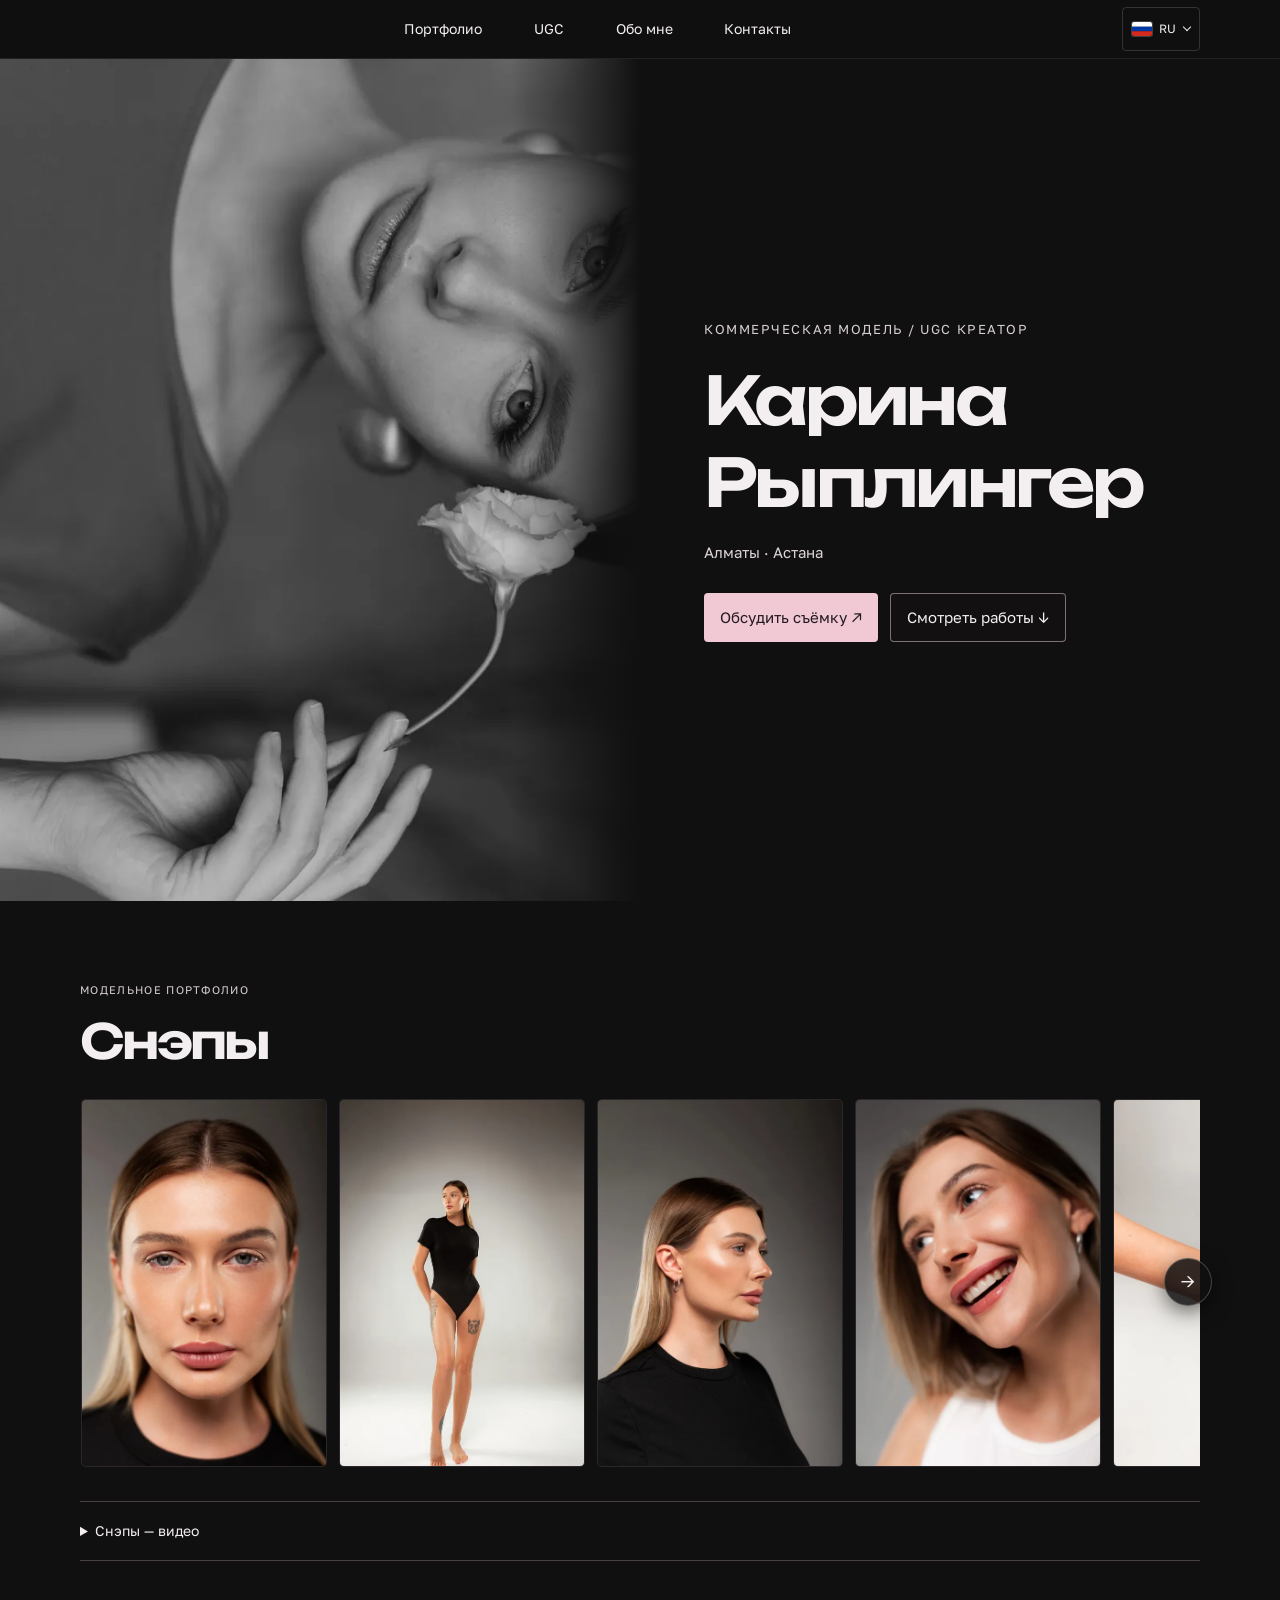
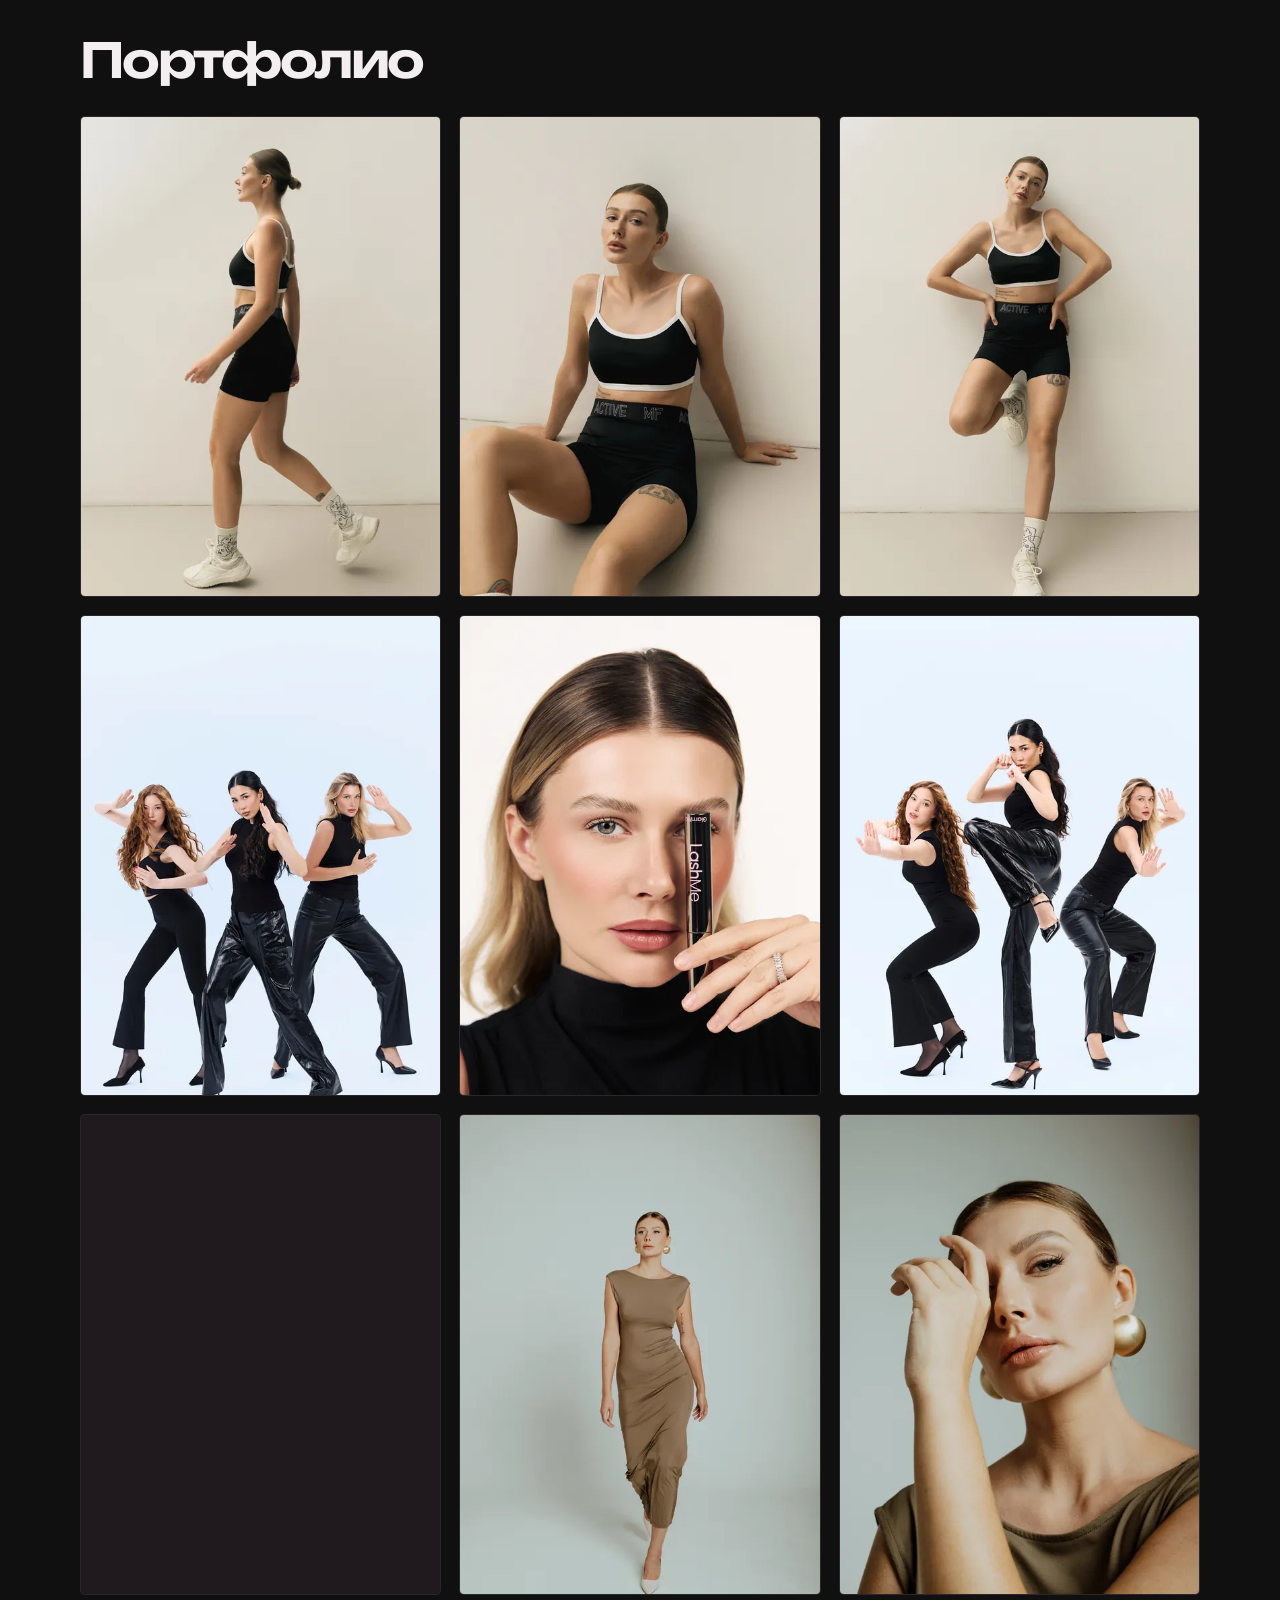
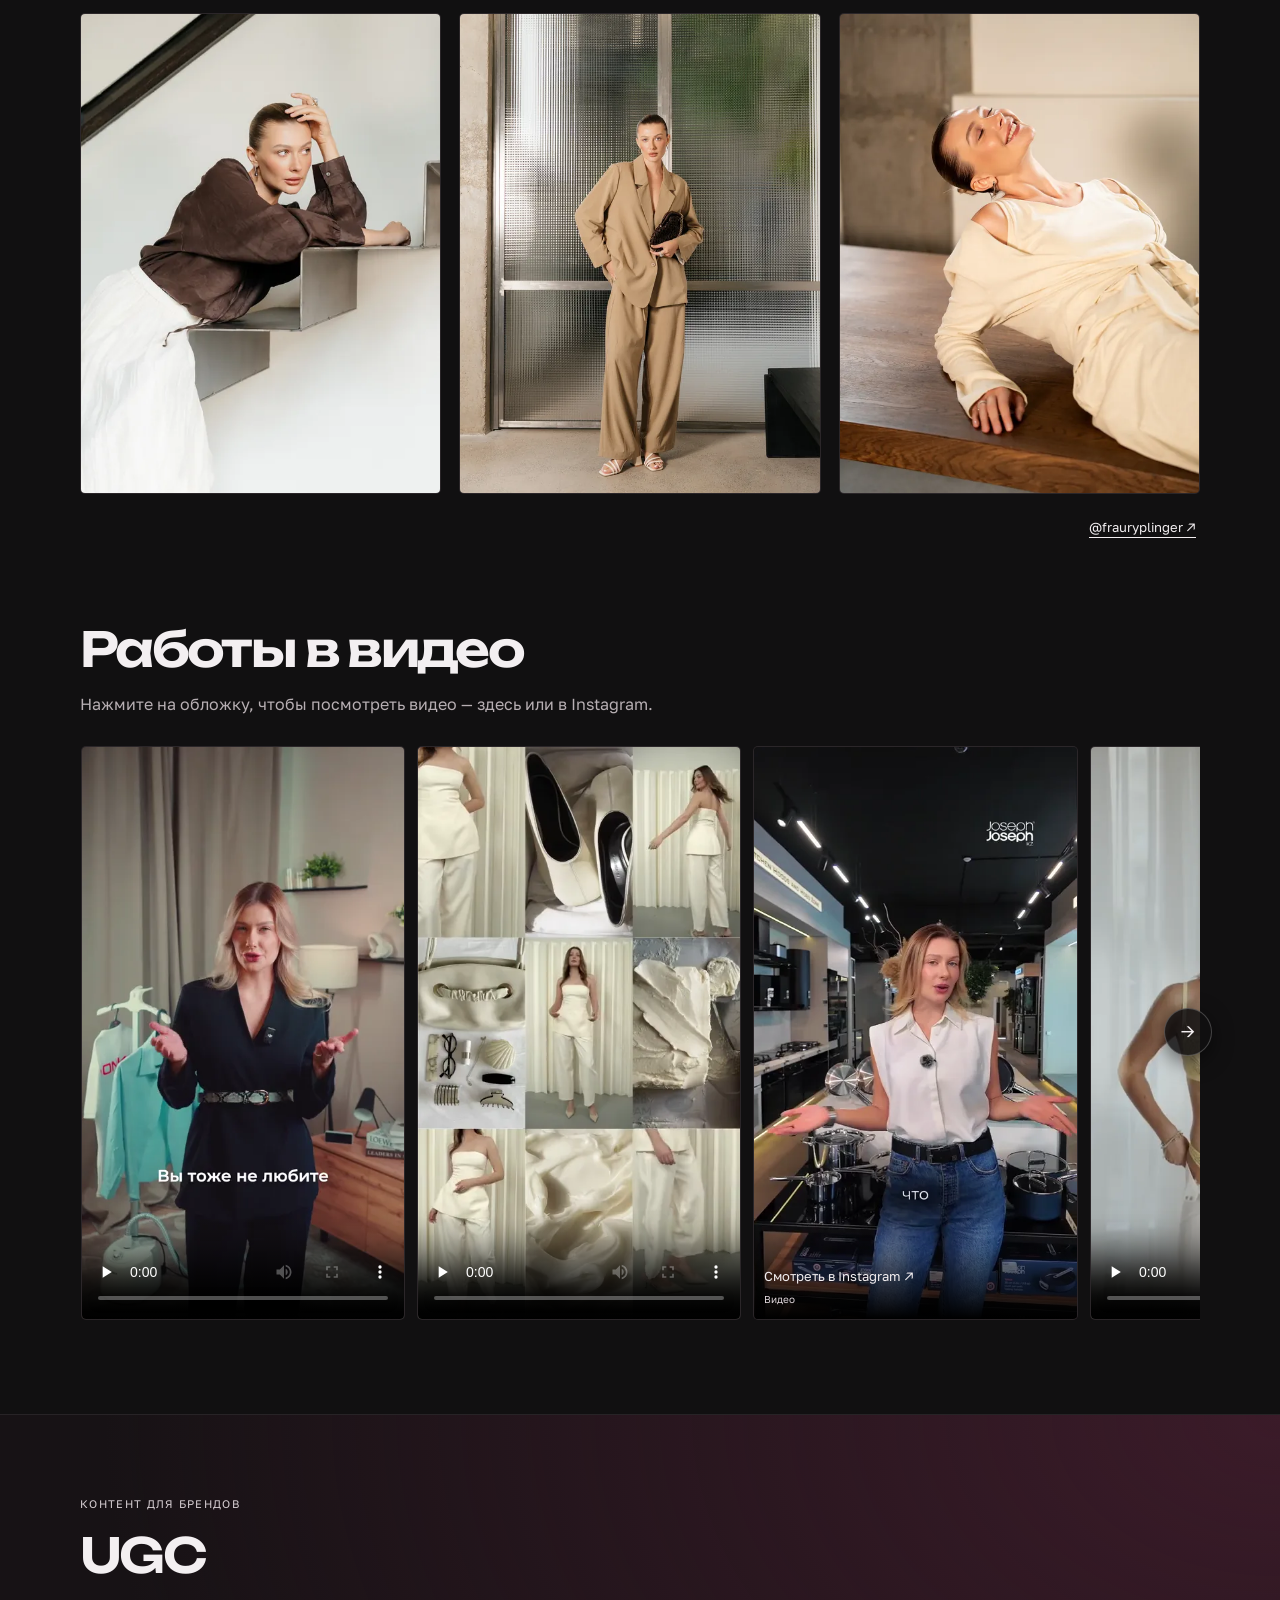
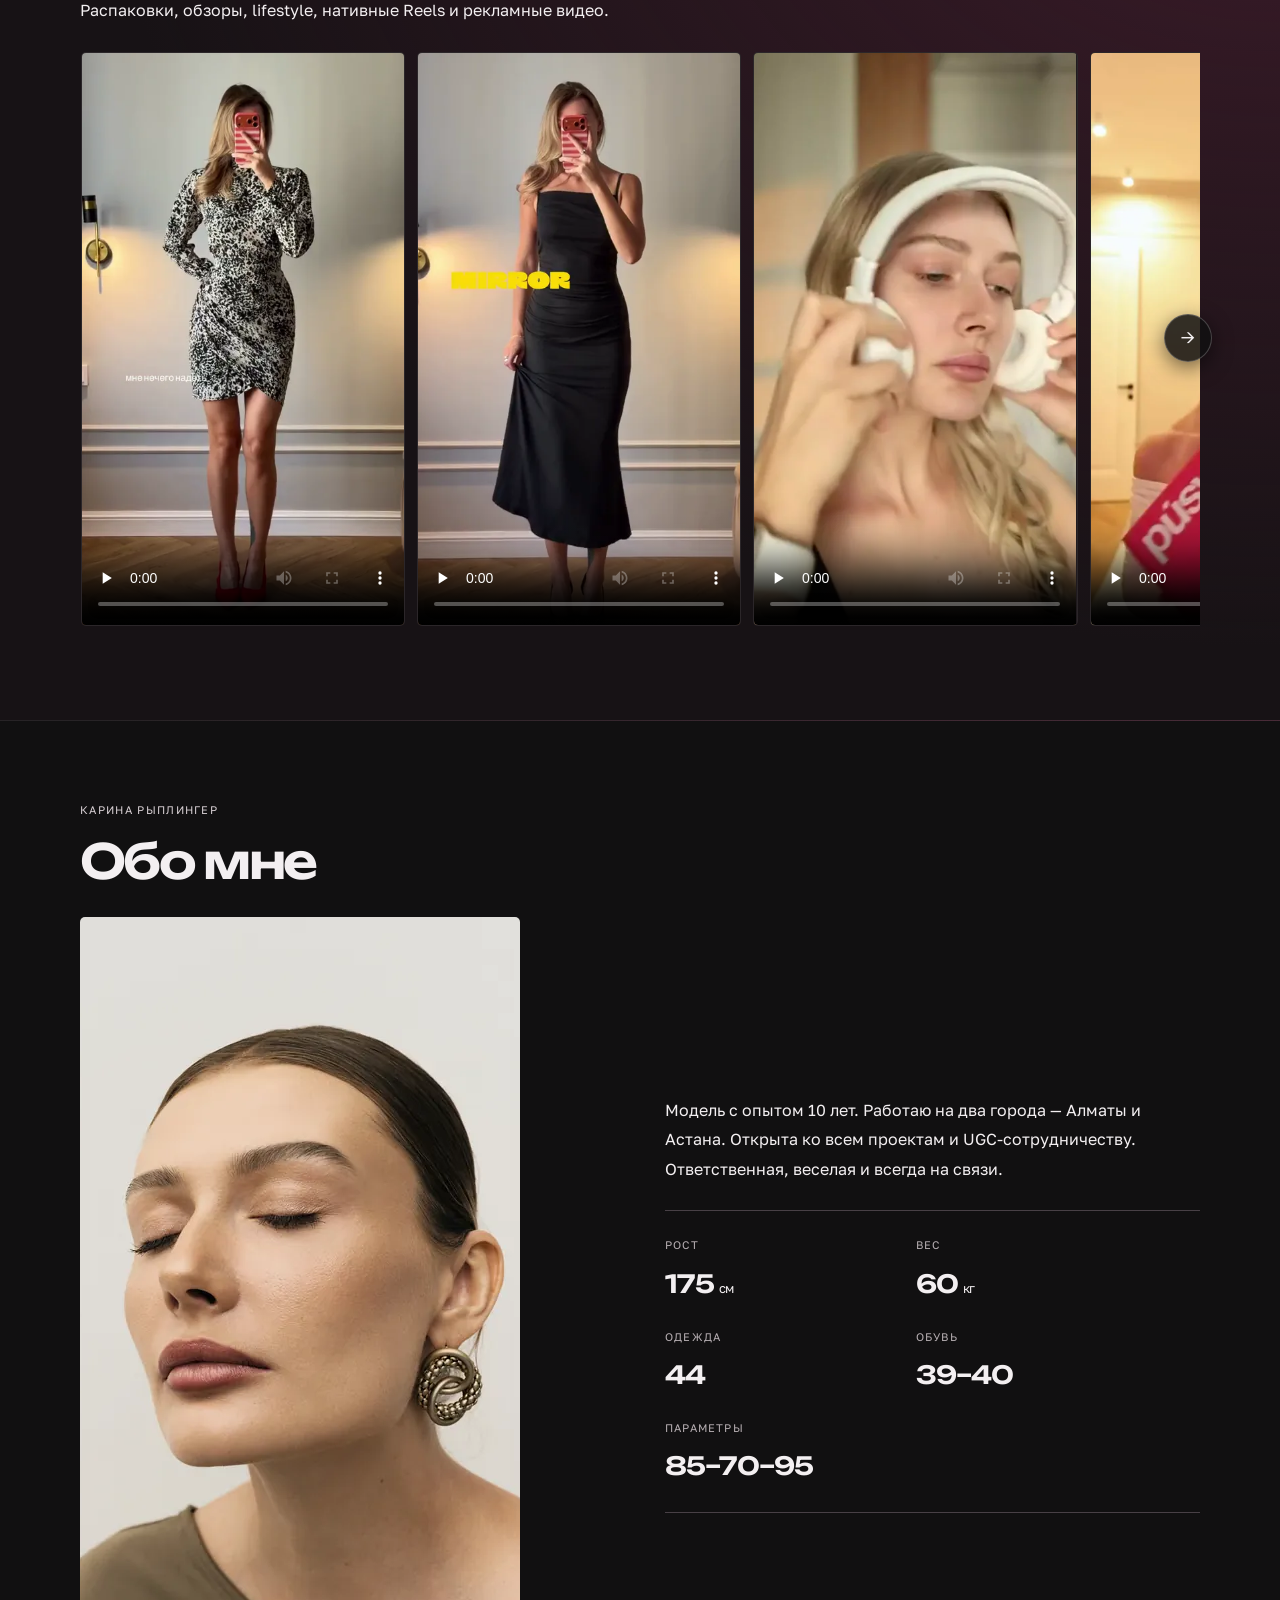
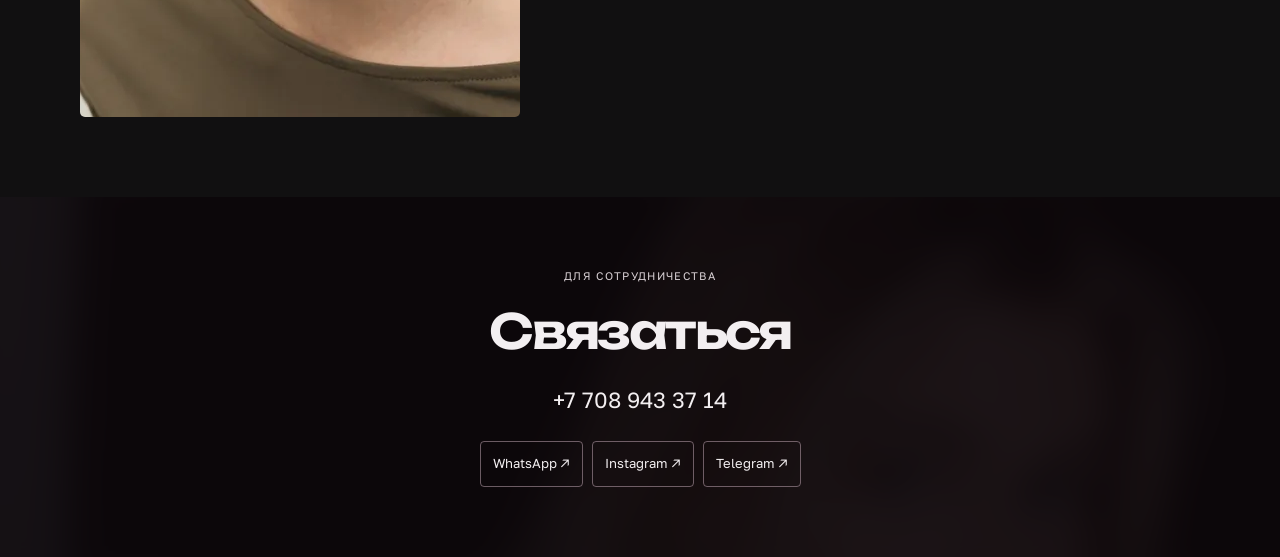
==== index.html @ 09b961f6 "Snaps-Video direkt abspielbar (fürs Web verkleinert) Co-Authored-By: Claude Opus 5.5 <noreply@anthro" ====
<!doctype html>
<html lang="ru">
<head>
<meta charset="utf-8">
<meta name="viewport" content="width=device-width,initial-scale=1,viewport-fit=cover">
<meta name="theme-color" content="#111011">
<meta name="color-scheme" content="dark">
<title>Карина Рыплингер — модель / UGC креатор</title>
<meta name="description" content="Коммерческая модель и UGC креатор. Алматы и Астана. Фотографии, снэпы и контакты для сотрудничества.">
<link rel="canonical" href="https://karinamodel.com/">
<link rel="alternate" hreflang="ru" href="https://karinamodel.com/">
<link rel="alternate" hreflang="en" href="https://karinamodel.com/en/">
<link rel="alternate" hreflang="kk" href="https://karinamodel.com/kk/">
<link rel="alternate" hreflang="x-default" href="https://karinamodel.com/">
<meta property="og:type" content="website">
<meta property="og:locale" content="ru_RU">
<meta property="og:title" content="Карина Рыплингер — модель / UGC креатор">
<meta property="og:description" content="Коммерческая модель и UGC креатор. Алматы и Астана. Фотографии, снэпы и контакты для сотрудничества.">
<meta property="og:url" content="https://karinamodel.com/">
<meta property="og:image" content="https://karinamodel.com/img/og-image.jpg">
<meta property="og:image:width" content="799">
<meta property="og:image:height" content="1200">
<meta name="twitter:card" content="summary_large_image">
<link rel="icon" href="favicon.svg" type="image/svg+xml">
<link rel="icon" href="favicon-32.png" sizes="32x32" type="image/png">
<link rel="apple-touch-icon" href="apple-touch-icon.png">
<link rel="preload" href="fonts/unbounded-600.woff2" as="font" type="font/woff2" crossorigin>
<link rel="stylesheet" href="css/style.css">
</head>
<body>
<a class="skip" href="#portfolio">Перейти к портфолио</a>
<header class="header"><div class="header-inner">
<nav aria-label="Разделы сайта"><a href="#portfolio">Портфолио</a><a href="#ugc">UGC</a><a href="#about">Обо мне</a><a href="#contact">Контакты</a></nav>
<details class="lang"><summary aria-label="Язык: Русский"><img class="flag" src="img/flags/ru.svg" alt="" width="20" height="14"><span class="lang-code">RU</span></summary>
<ul><li><a href="" hreflang="ru" lang="ru" aria-current="page"><img class="flag" src="img/flags/ru.svg" alt="" width="20" height="14">Русский</a></li><li><a href="en/" hreflang="en" lang="en"><img class="flag" src="img/flags/en.svg" alt="" width="20" height="14">English</a></li><li><a href="kk/" hreflang="kk" lang="kk"><img class="flag" src="img/flags/kz.svg" alt="" width="20" height="14">Қазақша</a></li></ul></details>
</div></header>
<main>

<!-- HERO / ОБЛОЖКА -->
<section class="hero" aria-labelledby="hero-title">
<img class="hero-image" src="img/photo/pdf-07-01.webp" alt="Чёрно-белый портрет Карины с цветком" width="799" height="1200" fetchpriority="high">
<div class="hero-content"><p class="eyebrow">Коммерческая модель / UGC креатор</p><h1 id="hero-title"><span>Карина</span><span>Рыплингер</span></h1><p class="hero-location">Алматы · Астана</p>
<div class="hero-actions"><a class="primary" href="https://wa.me/77089433714">Обсудить съёмку ↗</a><a class="secondary" href="#portfolio">Смотреть работы ↓</a></div></div>
</section>

<!-- SNAPS + PORTFOLIO -->
<section class="section wrap" id="portfolio">
<div class="section-heading"><p class="eyebrow">Модельное портфолио</p><h2>Снэпы</h2><p class="muted swipe-hint">Листайте фотографии вбок →</p></div>
<div class="strip snaps" aria-label="Снэпы Карины" tabindex="0"><figure class="card" data-viewer="true"><img src="img/photo/pdf-03-01-800.webp" srcset="img/photo/pdf-03-01-800.webp 533w, img/photo/pdf-03-01.webp 1046w" sizes="(min-width:1000px) 22vw, (min-width:650px) 31vw, 76vw" data-full="img/photo/pdf-03-01.webp" alt="Портрет Карины анфас в чёрной футболке" width="533" height="800" loading="lazy" decoding="async"></figure><figure class="card" data-viewer="true"><img src="img/photo/pdf-03-02-800.webp" srcset="img/photo/pdf-03-02-800.webp 533w, img/photo/pdf-03-02.webp 1067w" sizes="(min-width:1000px) 22vw, (min-width:650px) 31vw, 76vw" data-full="img/photo/pdf-03-02.webp" alt="Карина в чёрном боди в полный рост" width="533" height="800" loading="lazy" decoding="async"></figure><figure class="card" data-viewer="true"><img src="img/photo/pdf-03-03-800.webp" srcset="img/photo/pdf-03-03-800.webp 572w, img/photo/pdf-03-03.webp 1143w" sizes="(min-width:1000px) 22vw, (min-width:650px) 31vw, 76vw" data-full="img/photo/pdf-03-03.webp" alt="Карина в профиль с распущенными волосами" width="572" height="800" loading="lazy" decoding="async"></figure><figure class="card" data-viewer="true"><img src="img/photo/pdf-04-01-800.webp" srcset="img/photo/pdf-04-01-800.webp 533w, img/photo/pdf-04-01.webp 1067w" sizes="(min-width:1000px) 22vw, (min-width:650px) 31vw, 76vw" data-full="img/photo/pdf-04-01.webp" alt="Улыбающаяся Карина в белом топе" width="533" height="800" loading="lazy" decoding="async"></figure><figure class="card" data-viewer="true"><img src="img/photo/pdf-04-02-800.webp" srcset="img/photo/pdf-04-02-800.webp 533w, img/photo/pdf-04-02.webp 1067w" sizes="(min-width:1000px) 22vw, (min-width:650px) 31vw, 76vw" data-full="img/photo/pdf-04-02.webp" alt="Рука Карины на светлом фоне" width="533" height="800" loading="lazy" decoding="async"></figure><figure class="card" data-viewer="true"><img src="img/photo/pdf-04-03-800.webp" srcset="img/photo/pdf-04-03-800.webp 533w, img/photo/pdf-04-03.webp 1067w" sizes="(min-width:1000px) 22vw, (min-width:650px) 31vw, 76vw" data-full="img/photo/pdf-04-03.webp" alt="Карина в чёрном боди, вид спереди" width="533" height="800" loading="lazy" decoding="async"></figure><figure class="card" data-viewer="true"><img src="img/photo/pdf-05-01-800.webp" srcset="img/photo/pdf-05-01-800.webp 534w, img/photo/pdf-05-01.webp 866w" sizes="(min-width:1000px) 22vw, (min-width:650px) 31vw, 76vw" data-full="img/photo/pdf-05-01.webp" alt="Ноги Карины на светлом фоне" width="534" height="800" loading="lazy" decoding="async"></figure><figure class="card" data-viewer="true"><img src="img/photo/pdf-05-02-800.webp" srcset="img/photo/pdf-05-02-800.webp 533w, img/photo/pdf-05-02.webp 1067w" sizes="(min-width:1000px) 22vw, (min-width:650px) 31vw, 76vw" data-full="img/photo/pdf-05-02.webp" alt="Портрет Карины анфас в белой футболке" width="533" height="800" loading="lazy" decoding="async"></figure><figure class="card" data-viewer="true"><img src="img/photo/pdf-05-03-800.webp" srcset="img/photo/pdf-05-03-800.webp 533w, img/photo/pdf-05-03.webp 1044w" sizes="(min-width:1000px) 22vw, (min-width:650px) 31vw, 76vw" data-full="img/photo/pdf-05-03.webp" alt="Карина в чёрном боди вполоборота" width="533" height="800" loading="lazy" decoding="async"></figure></div>
<details class="snap-video"><summary>Снэпы — видео</summary><div class="single-video"><figure class="card video-card has-video"><video src="video/snaps-video-01.mp4" poster="img/video/snaps-video-01.webp" controls playsinline preload="none" width="720" height="1290" aria-label="Снэпы — видео"></video></figure></div></details>

<div class="section-heading subsection"><h2>Портфолио</h2></div>
<div class="photo-grid"><figure class="card" data-viewer="true"><img src="img/photo/pdf-06-01-800.webp" srcset="img/photo/pdf-06-01-800.webp 534w, img/photo/pdf-06-01.webp 1067w" sizes="(min-width:1120px) 370px, 33vw" data-full="img/photo/pdf-06-01.webp" alt="Карина в спортивном комплекте в движении" width="534" height="800" loading="lazy" decoding="async"></figure><figure class="card" data-viewer="true"><img src="img/photo/pdf-06-02-800.webp" srcset="img/photo/pdf-06-02-800.webp 533w, img/photo/pdf-06-02.webp 1067w" sizes="(min-width:1120px) 370px, 33vw" data-full="img/photo/pdf-06-02.webp" alt="Карина в спортивном комплекте сидит у стены" width="533" height="800" loading="lazy" decoding="async"></figure><figure class="card" data-viewer="true"><img src="img/photo/pdf-06-03-800.webp" srcset="img/photo/pdf-06-03-800.webp 533w, img/photo/pdf-06-03.webp 1067w" sizes="(min-width:1120px) 370px, 33vw" data-full="img/photo/pdf-06-03.webp" alt="Карина в спортивном комплекте и белых кроссовках" width="533" height="800" loading="lazy" decoding="async"></figure><figure class="card" data-viewer="true"><img src="img/photo/pdf-20-01-800.webp" srcset="img/photo/pdf-20-01-800.webp 533w, img/photo/pdf-20-01.webp 1067w" sizes="(min-width:1120px) 370px, 33vw" data-full="img/photo/pdf-20-01.webp" alt="Карина с двумя моделями в чёрных образах" width="533" height="800" loading="lazy" decoding="async"></figure><figure class="card" data-viewer="true"><img src="img/photo/pdf-20-02-800.webp" srcset="img/photo/pdf-20-02-800.webp 533w, img/photo/pdf-20-02.webp 1067w" sizes="(min-width:1120px) 370px, 33vw" data-full="img/photo/pdf-20-02.webp" alt="Портрет Карины с косметическим продуктом" width="533" height="800" loading="lazy" decoding="async"></figure><figure class="card" data-viewer="true"><img src="img/photo/pdf-20-03-800.webp" srcset="img/photo/pdf-20-03-800.webp 533w, img/photo/pdf-20-03.webp 1067w" sizes="(min-width:1120px) 370px, 33vw" data-full="img/photo/pdf-20-03.webp" alt="Карина с двумя моделями в динамичной позе" width="533" height="800" loading="lazy" decoding="async"></figure><figure class="card" data-viewer="true"><img src="img/photo/pdf-07-01-800.webp" srcset="img/photo/pdf-07-01-800.webp 533w, img/photo/pdf-07-01.webp 799w" sizes="(min-width:1120px) 370px, 33vw" data-full="img/photo/pdf-07-01.webp" alt="Чёрно-белый портрет Карины с цветком" width="533" height="800" loading="lazy" decoding="async"></figure><figure class="card" data-viewer="true"><img src="img/photo/pdf-07-02-800.webp" srcset="img/photo/pdf-07-02-800.webp 534w, img/photo/pdf-07-02.webp 1068w" sizes="(min-width:1120px) 370px, 33vw" data-full="img/photo/pdf-07-02.webp" alt="Карина в платье цвета хаки в полный рост" width="534" height="800" loading="lazy" decoding="async"></figure><figure class="card" data-viewer="true"><img src="img/photo/pdf-07-03-800.webp" srcset="img/photo/pdf-07-03-800.webp 534w, img/photo/pdf-07-03.webp 1068w" sizes="(min-width:1120px) 370px, 33vw" data-full="img/photo/pdf-07-03.webp" alt="Портрет Карины с крупными золотыми серьгами" width="534" height="800" loading="lazy" decoding="async"></figure><figure class="card" data-viewer="true"><img src="img/photo/pdf-08-02-800.webp" srcset="img/photo/pdf-08-02-800.webp 533w, img/photo/pdf-08-02.webp 932w" sizes="(min-width:1120px) 370px, 33vw" data-full="img/photo/pdf-08-02.webp" alt="Карина в коричневой рубашке и белой юбке на лестнице" width="533" height="800" loading="lazy" decoding="async"></figure><figure class="card" data-viewer="true"><img src="img/photo/pdf-08-03-800.webp" srcset="img/photo/pdf-08-03-800.webp 618w, img/photo/pdf-08-03.webp 924w" sizes="(min-width:1120px) 370px, 33vw" data-full="img/photo/pdf-08-03.webp" alt="Карина в бежевом брючном костюме" width="618" height="800" loading="lazy" decoding="async"></figure><figure class="card" data-viewer="true"><img src="img/photo/pdf-08-04-800.webp" srcset="img/photo/pdf-08-04-800.webp 618w, img/photo/pdf-08-04.webp 929w" sizes="(min-width:1120px) 370px, 33vw" data-full="img/photo/pdf-08-04.webp" alt="Карина в светлом костюме лежит на столе" width="618" height="800" loading="lazy" decoding="async"></figure></div>
<p class="instagram-line"><a href="https://www.instagram.com/frauryplinger/" target="_blank" rel="noopener noreferrer">@frauryplinger ↗</a></p>

<!-- VIDEO -->
<div class="section-heading subsection"><h2>Работы в видео</h2><p class="muted">Нажмите на обложку, чтобы посмотреть видео — здесь или в Instagram.</p></div>
<div class="strip video-strip" aria-label="Видео портфолио" tabindex="0"><figure class="card video-card has-video"><video src="video/portfolio-video-01.mp4" poster="img/video/portfolio-video-01.webp" controls playsinline preload="none" width="720" height="1290" aria-label="Видео портфолио 1"></video></figure><figure class="card video-card has-video"><video src="video/portfolio-video-02.mp4" poster="img/video/portfolio-video-02.webp" controls playsinline preload="none" width="720" height="1290" aria-label="Видео портфолио 2"></video></figure><a class="card video-card" href="https://www.instagram.com/frauryplinger/" target="_blank" rel="noopener noreferrer" aria-label="Видео портфолио 3 — смотреть в Instagram"><img src="img/video/portfolio-video-03.webp" alt="Видео портфолио 3" width="480" height="854" loading="lazy" decoding="async"><span class="card-caption"><span>Смотреть в Instagram ↗</span><small>Видео</small></span></a><figure class="card video-card has-video"><video src="video/portfolio-video-04.mp4" poster="img/video/portfolio-video-04.webp" controls playsinline preload="none" width="720" height="1290" aria-label="Видео портфолио 4"></video></figure><figure class="card video-card has-video"><video src="video/portfolio-video-05.mp4" poster="img/video/portfolio-video-05.webp" controls playsinline preload="none" width="720" height="1290" aria-label="Видео портфолио 5"></video></figure><figure class="card video-card has-video"><video src="video/portfolio-video-06.mp4" poster="img/video/portfolio-video-06.webp" controls playsinline preload="none" width="720" height="1290" aria-label="Видео портфолио 6"></video></figure><a class="card video-card" href="https://www.instagram.com/frauryplinger/" target="_blank" rel="noopener noreferrer" aria-label="Видео портфолио 7 — смотреть в Instagram"><img src="img/video/portfolio-video-07.webp" alt="Видео портфолио 7" width="480" height="854" loading="lazy" decoding="async"><span class="card-caption"><span>Смотреть в Instagram ↗</span><small>Видео</small></span></a><figure class="card video-card has-video"><video src="video/portfolio-video-08.mp4" poster="img/video/portfolio-video-08.webp" controls playsinline preload="none" width="720" height="1290" aria-label="Видео портфолио 8"></video></figure><a class="card video-card" href="https://www.instagram.com/frauryplinger/" target="_blank" rel="noopener noreferrer" aria-label="Видео портфолио 9 — смотреть в Instagram"><img src="img/video/portfolio-video-09.webp" alt="Видео портфолио 9" width="480" height="854" loading="lazy" decoding="async"><span class="card-caption"><span>Смотреть в Instagram ↗</span><small>Видео</small></span></a><figure class="card video-card has-video"><video src="video/portfolio-video-10.mp4" poster="img/video/portfolio-video-10.webp" controls playsinline preload="none" width="720" height="1290" aria-label="Видео портфолио 10"></video></figure><figure class="card video-card has-video"><video src="video/portfolio-video-11.mp4" poster="img/video/portfolio-video-11.webp" controls playsinline preload="none" width="720" height="1290" aria-label="Видео портфолио 11"></video></figure><a class="card video-card" href="https://www.instagram.com/frauryplinger/" target="_blank" rel="noopener noreferrer" aria-label="Видео портфолио 12 — смотреть в Instagram"><img src="img/video/portfolio-video-12.webp" alt="Видео портфолио 12" width="480" height="854" loading="lazy" decoding="async"><span class="card-caption"><span>Смотреть в Instagram ↗</span><small>Видео</small></span></a><figure class="card video-card has-video"><video src="video/portfolio-video-13.mp4" poster="img/video/portfolio-video-13.webp" controls playsinline preload="none" width="720" height="1290" aria-label="Видео портфолио 13"></video></figure><a class="card video-card" href="https://www.instagram.com/frauryplinger/" target="_blank" rel="noopener noreferrer" aria-label="Видео портфолио 14 — смотреть в Instagram"><img src="img/video/portfolio-video-14.webp" alt="Видео портфолио 14" width="480" height="854" loading="lazy" decoding="async"><span class="card-caption"><span>Смотреть в Instagram ↗</span><small>Видео</small></span></a><figure class="card video-card has-video"><video src="video/portfolio-video-15.mp4" poster="img/video/portfolio-video-15.webp" controls playsinline preload="none" width="720" height="1290" aria-label="Видео портфолио 15"></video></figure><figure class="card video-card has-video"><video src="video/portfolio-video-16.mp4" poster="img/video/portfolio-video-16.webp" controls playsinline preload="none" width="720" height="1290" aria-label="Видео портфолио 16"></video></figure><figure class="card video-card has-video"><video src="video/portfolio-video-17.mp4" poster="img/video/portfolio-video-17.webp" controls playsinline preload="none" width="720" height="1290" aria-label="Видео портфолио 17"></video></figure><figure class="card video-card has-video"><video src="video/portfolio-video-18.mp4" poster="img/video/portfolio-video-18.webp" controls playsinline preload="none" width="720" height="1290" aria-label="Видео портфолио 18"></video></figure><figure class="card video-card has-video"><video src="video/portfolio-video-19.mp4" poster="img/video/portfolio-video-19.webp" controls playsinline preload="none" width="720" height="1290" aria-label="Видео портфолио 19"></video></figure><a class="card video-card" href="https://www.instagram.com/frauryplinger/" target="_blank" rel="noopener noreferrer" aria-label="Видео портфолио 20 — смотреть в Instagram"><img src="img/video/portfolio-video-20.webp" alt="Видео портфолио 20" width="480" height="854" loading="lazy" decoding="async"><span class="card-caption"><span>Смотреть в Instagram ↗</span><small>Видео</small></span></a><figure class="card video-card has-video"><video src="video/portfolio-video-21.mp4" poster="img/video/portfolio-video-21.webp" controls playsinline preload="none" width="720" height="1290" aria-label="Видео портфолио 21"></video></figure><figure class="card video-card has-video"><video src="video/portfolio-video-22.mp4" poster="img/video/portfolio-video-22.webp" controls playsinline preload="none" width="720" height="1290" aria-label="Видео портфолио 22"></video></figure></div>
</section>

<!-- UGC -->
<section class="section section-tint" id="ugc"><div class="wrap">
<div class="section-heading"><p class="eyebrow">Контент для брендов</p><h2>UGC</h2><p>Распаковки, обзоры, lifestyle, нативные Reels и рекламные видео.</p></div>
<div class="strip video-strip" aria-label="UGC-видео" tabindex="0"><figure class="card video-card has-video"><video src="video/ugc-01.mp4" poster="img/video/ugc-01.webp" controls playsinline preload="none" width="720" height="1290" aria-label="UGC-видео 1"></video></figure><figure class="card video-card has-video"><video src="video/ugc-02.mp4" poster="img/video/ugc-02.webp" controls playsinline preload="none" width="720" height="1290" aria-label="UGC-видео 2"></video></figure><figure class="card video-card has-video"><video src="video/ugc-03.mp4" poster="img/video/ugc-03.webp" controls playsinline preload="none" width="720" height="1290" aria-label="UGC-видео 3"></video></figure><figure class="card video-card has-video"><video src="video/ugc-04.mp4" poster="img/video/ugc-04.webp" controls playsinline preload="none" width="720" height="1290" aria-label="UGC-видео 4"></video></figure><figure class="card video-card has-video"><video src="video/ugc-05.mp4" poster="img/video/ugc-05.webp" controls playsinline preload="none" width="720" height="1290" aria-label="UGC-видео 5"></video></figure><a class="card video-card" href="https://www.instagram.com/frauryplinger/" target="_blank" rel="noopener noreferrer" aria-label="UGC-видео 6 — смотреть в Instagram"><img src="img/video/ugc-06.webp" alt="UGC-видео 6" width="480" height="854" loading="lazy" decoding="async"><span class="card-caption"><span>Смотреть в Instagram ↗</span><small>Видео</small></span></a><a class="card video-card" href="https://www.instagram.com/frauryplinger/" target="_blank" rel="noopener noreferrer" aria-label="UGC-видео 7 — смотреть в Instagram"><img src="img/video/ugc-07.webp" alt="UGC-видео 7" width="480" height="854" loading="lazy" decoding="async"><span class="card-caption"><span>Смотреть в Instagram ↗</span><small>Видео</small></span></a><figure class="card video-card has-video"><video src="video/ugc-08.mp4" poster="img/video/ugc-08.webp" controls playsinline preload="none" width="720" height="1290" aria-label="UGC-видео 8"></video></figure><figure class="card video-card has-video"><video src="video/ugc-09.mp4" poster="img/video/ugc-09.webp" controls playsinline preload="none" width="720" height="1290" aria-label="UGC-видео 9"></video></figure><a class="card video-card" href="https://www.instagram.com/frauryplinger/" target="_blank" rel="noopener noreferrer" aria-label="UGC-видео 10 — смотреть в Instagram"><img src="img/video/ugc-10.webp" alt="UGC-видео 10" width="480" height="854" loading="lazy" decoding="async"><span class="card-caption"><span>Смотреть в Instagram ↗</span><small>Видео</small></span></a><figure class="card video-card has-video"><video src="video/ugc-11.mp4" poster="img/video/ugc-11.webp" controls playsinline preload="none" width="720" height="1290" aria-label="UGC-видео 11"></video></figure><figure class="card video-card has-video"><video src="video/ugc-12.mp4" poster="img/video/ugc-12.webp" controls playsinline preload="none" width="720" height="1290" aria-label="UGC-видео 12"></video></figure><a class="card video-card" href="https://www.instagram.com/frauryplinger/" target="_blank" rel="noopener noreferrer" aria-label="UGC-видео 13 — смотреть в Instagram"><img src="img/video/ugc-13.webp" alt="UGC-видео 13" width="480" height="854" loading="lazy" decoding="async"><span class="card-caption"><span>Смотреть в Instagram ↗</span><small>Видео</small></span></a></div>
</div></section>

<!-- ABOUT / ОБО МНЕ -->
<section class="section wrap" id="about">
<div class="section-heading"><p class="eyebrow">Карина Рыплингер</p><h2>Обо мне</h2></div>
<div class="about-layout">
<figure class="about-image" data-viewer="true"><img src="img/photo/pdf-01-01-800.webp" srcset="img/photo/pdf-01-01-800.webp 533w, img/photo/pdf-01-01.webp 1066w" sizes="(min-width:650px) 440px, 88vw" data-full="img/photo/pdf-01-01.webp" alt="Портрет Карины с закрытыми глазами, собранными волосами и золотыми серьгами" width="533" height="800" loading="lazy" decoding="async"></figure>
<div class="about-copy"><p>Модель с опытом 10 лет. Работаю на два города — Алматы и Астана. Открыта ко всем проектам и UGC-сотрудничеству. Ответственная, веселая и всегда на связи.</p>
<dl class="measurements"><div><dt>Рост</dt><dd>175 <small>см</small></dd></div><div><dt>Вес</dt><dd>60 <small>кг</small></dd></div><div><dt>Одежда</dt><dd>44</dd></div><div><dt>Обувь</dt><dd>39–40</dd></div><div class="wide"><dt>Параметры</dt><dd>85–70–95</dd></div></dl></div>
</div>
</section>

<!-- CONTACT / КОНТАКТЫ -->
<footer id="contact"><img class="footer-image" src="img/photo/pdf-12-03-800.webp" alt="" aria-hidden="true" width="640" height="800" loading="lazy">
<div class="wrap contact-content"><p class="eyebrow">Для сотрудничества</p><h2>Связаться</h2><a class="phone" href="tel:+77089433714">+7 708 943 37 14</a>
<div class="social-links"><a href="https://wa.me/77089433714">WhatsApp ↗</a><a href="https://www.instagram.com/frauryplinger/" target="_blank" rel="noopener noreferrer">Instagram ↗</a><a href="https://t.me/ryplinger" target="_blank" rel="noopener noreferrer">Telegram ↗</a></div>
</div></footer>
</main>
<a class="mobile-contact" href="https://wa.me/77089433714">Написать в WhatsApp ↗</a>
<dialog id="viewer" aria-labelledby="viewer-title" data-zoom="Увеличить: "><div class="viewer-top"><p id="viewer-title"></p><button type="button" id="viewer-close" aria-label="Закрыть фотографию">Закрыть ×</button></div><div class="viewer-image"><img id="viewer-img" alt=""></div><div class="viewer-controls"><button type="button" id="viewer-prev" aria-label="Предыдущая фотография">←</button><span id="viewer-count"></span><button type="button" id="viewer-next" aria-label="Следующая фотография">→</button></div></dialog>
<script src="js/viewer.js"></script>
<script src="js/lang.js"></script>
<script src="js/strips.js"></script>
</body>
</html>
---- css/style.css ----
/* Karina Ryplinger – Portfolio. Farben oben unter :root änderbar. */
@font-face{font-family:"Golos Text";font-style:normal;font-weight:400;font-display:swap;src:url(../fonts/golos-text-400.woff2) format("woff2")}

@font-face{font-family:"Unbounded";font-style:normal;font-weight:600;font-display:swap;src:url(../fonts/unbounded-600.woff2) format("woff2")}

:root{--bg:#111011;--text:#f3eff1;--muted:#b7afb3;--line:#484046;--accent:#f0c9d5;--font:'Golos Text',system-ui,sans-serif;--heading:'Unbounded',system-ui,sans-serif;color-scheme:dark}
*{box-sizing:border-box}
html{scroll-behavior:smooth;scroll-padding-top:88px;-webkit-text-size-adjust:100%;text-size-adjust:100%}
body{margin:0;background:var(--bg);color:var(--text);font:16px/1.65 var(--font);padding-bottom:calc(82px + env(safe-area-inset-bottom,0px));overflow-x:clip}
a{color:inherit;text-underline-offset:5px}
button,summary,a{-webkit-tap-highlight-color:transparent}
button{font:inherit;color:inherit}
img{display:block;max-width:100%}
figure,p,h1,h2,dl,dd{margin:0}
button,a,summary{touch-action:manipulation}
a:focus-visible,button:focus-visible,summary:focus-visible,[tabindex]:focus-visible{outline:2px solid var(--accent);outline-offset:4px}
button{cursor:pointer}
h1,h2{font-family:var(--heading);font-weight:600;letter-spacing:-.055em;line-height:1.23}
h2{font-size:clamp(29px,7.8vw,48px)}
.wrap{width:min(1120px,calc(100% - 36px));margin-inline:auto}
.header{background:#111011f2;position:sticky;top:0;z-index:20;padding:0 max(10px,env(safe-area-inset-right,0px)) 0 max(10px,env(safe-area-inset-left,0px));backdrop-filter:blur(14px);border-bottom:1px solid #ffffff14}
.header-inner{display:flex;align-items:center;gap:6px;max-width:1120px;margin:auto}
.header nav{display:flex;flex:1;min-width:0;justify-content:center;gap:clamp(0px,2vw,28px);overflow-x:auto;scrollbar-width:none}
.header nav::-webkit-scrollbar{display:none}
.header nav a{font-size:clamp(12px,3.15vw,14px);text-decoration:none;min-height:58px;display:flex;align-items:center;justify-content:center;padding:8px clamp(4px,1.3vw,13px);white-space:nowrap;flex-shrink:0}
.skip{position:fixed;top:-80px;left:15px;padding:12px;background:var(--accent);color:#111;z-index:100}
.skip:focus{top:10px}
.hero{position:relative;isolation:isolate;min-height:610px;min-height:clamp(560px,84svh,880px);display:flex;align-items:flex-end;overflow:hidden}
.hero-image{position:absolute;z-index:-2;width:100%;height:100%;object-fit:cover;object-position:51% 28%}
.hero:after{content:'';position:absolute;inset:0;z-index:-1;background:linear-gradient(0deg,#090709f5,#09070920 75%)}
.hero-content{width:min(1120px,calc(100% - 36px));margin:auto auto 0;padding:150px 0 34px}
.eyebrow{text-transform:uppercase;letter-spacing:.12em;font-size:11px;line-height:1.7;color:#d7cfd3}
.hero .eyebrow{max-width:290px;margin-bottom:20px}
.hero h1{font-size:clamp(32px,10.1vw,72px);max-width:100%}
.hero h1 span{display:block}
.hero-location{margin-top:16px;color:#ded4d9;font-size:15px}
.hero-actions{display:flex;flex-wrap:wrap;gap:12px;margin-top:28px}
.hero-actions a{display:flex;align-items:center;justify-content:center;min-height:48px;border-radius:4px;padding:11px 16px;font-size:13px;text-decoration:none}
.primary{background:var(--accent);color:#241a20}
.secondary{border:1px solid #d3bcc690;background:#16101580}
.section{padding-block:56px}
.section-heading{display:grid;gap:12px;margin-bottom:26px}
.section-heading p:not(.eyebrow){max-width:650px}
.muted{color:var(--muted)}
.small{font-size:12px;line-height:1.65}
.swipe-hint{font-size:13px}
.strip{display:flex;gap:12px;overflow-x:auto;overscroll-behavior-inline:contain;scroll-snap-type:x proximity;scroll-padding:1px;scrollbar-width:thin;scrollbar-color:#75626c #211c1f;padding:2px 1px 14px;touch-action:pan-x pan-y pinch-zoom;-webkit-overflow-scrolling:touch}
.strip .card{flex:0 0 76%;min-width:0;scroll-snap-align:start}
.card{position:relative;min-width:0;background:#201a1e;border:1px solid #ffffff0d;border-radius:5px;overflow:hidden}
.card img{width:100%;height:auto;aspect-ratio:2/3;object-fit:cover}
.card[role=button]{cursor:zoom-in}
.card[role=button]:focus-visible{outline-offset:-3px}
.photo-grid{display:grid;grid-template-columns:repeat(3,minmax(0,1fr));gap:6px}
.photo-grid .card img{aspect-ratio:3/4}
.subsection{margin-top:48px}
.instagram-line{text-align:right;padding-top:12px;font-size:13px}
.instagram-line a{display:inline-flex;align-items:center;min-height:44px;padding-inline:4px}
.snap-video{margin-top:20px;border-block:1px solid var(--line);padding:5px 0}
.snap-video summary{padding:12px 0;min-height:48px;font-size:14px;cursor:pointer}
.single-video{max-width:280px;padding-bottom:15px}
.snap-video>p{font-size:13px;margin-bottom:14px}
.video-strip .card{flex-basis:72%}
.video-card{display:block;text-decoration:none}
.video-strip .card img,.single-video .card img{aspect-ratio:9/16}
.card-caption{position:absolute;bottom:0;left:0;right:0;background:linear-gradient(transparent,#000f);padding:38px 10px 12px;display:flex;flex-direction:column;gap:3px;pointer-events:none;font-size:13px}
.card-caption small{font-size:10px;color:#e0d7db}
.section-tint{background:radial-gradient(ellipse at top right,#3b1b29 0,transparent 65%),#171215;border-block:1px solid #ffffff12}
.about-layout{display:grid;gap:28px}
.about-image{width:88%;max-width:440px;overflow:hidden;border-radius:5px}
.about-image img{width:100%;aspect-ratio:4/5;object-fit:cover;object-position:center 20%}
.about-image[role=button]{cursor:zoom-in}
.about-copy>p{line-height:1.85}
.measurements .wide{grid-column:1/-1}
.measurements{display:grid;grid-template-columns:1fr 1.2fr;gap:24px 14px;padding:25px 0;margin:26px 0;border-block:1px solid var(--line)}
.measurements dt{font-size:11px;text-transform:uppercase;letter-spacing:.11em;color:var(--muted);margin-bottom:8px}
.measurements dd{font-family:var(--heading);font-size:clamp(18px,5.1vw,25px);letter-spacing:-.04em;white-space:nowrap}
.measurements dd small{font-family:var(--font);font-size:13px}
footer{position:relative;isolation:isolate;overflow:hidden}
.footer-image{position:absolute;inset:0;z-index:-2;width:100%;height:100%;object-fit:cover;filter:blur(15px)brightness(.2);transform:scale(1.15)}
footer:after{content:'';position:absolute;inset:0;background:#180e1580;z-index:-1}
.contact-content{padding-block:48px;display:grid;gap:16px;justify-items:start}
.phone{font-size:22px;line-height:1.4;text-decoration:none;padding:8px 0;min-height:48px}
.social-links{display:flex;flex-wrap:wrap;gap:9px}
.social-links a{border:1px solid #b59da990;border-radius:4px;padding:10px 12px;min-height:46px;display:flex;align-items:center;text-decoration:none;font-size:13px}
.mobile-contact{position:fixed;z-index:30;bottom:0;left:0;right:0;background:var(--accent);color:#21171d;min-height:64px;padding:17px 20px calc(17px + env(safe-area-inset-bottom,0px));text-align:center;font-size:15px;text-decoration:none;box-shadow:0 -8px 28px #0005}
dialog{border:1px solid #75616d;border-radius:9px;background:#111;color:#f4edf1;padding:12px;width:calc(100% - 16px);max-width:1080px;max-height:none;height:calc(100vh - 16px);height:calc(100dvh - 16px);margin:auto;box-sizing:border-box}
dialog:not([open]){display:none}
dialog[open]{display:flex;flex-direction:column;gap:10px}
dialog::backdrop{background:#000e}
.viewer-top{display:flex;gap:12px;align-items:center;justify-content:space-between}
.viewer-top p{font-size:11px;line-height:1.4;color:#cfc3ca;overflow-wrap:anywhere}
.viewer-top button{flex-shrink:0;white-space:nowrap}
.viewer-image{flex:1;min-height:0;display:flex;align-items:center;justify-content:center;overflow:hidden}
.viewer-image img{width:100%;height:100%;object-fit:contain}
.viewer-controls{display:flex;align-items:center;justify-content:center;gap:22px;padding-bottom:env(safe-area-inset-bottom,0px)}
.viewer-controls span{font-size:12px;min-width:60px;text-align:center}
dialog button{min-width:48px;min-height:48px;border:1px solid #6f5f67;border-radius:5px;background:#221a1f;padding:10px 14px;font-size:13px}
body.viewer-open{overflow:hidden}
@media(min-width:650px){body{padding-bottom:0}
.wrap,.hero-content{width:min(1120px,calc(100% - 64px))}
.hero-content{padding-bottom:55px}
.hero{min-height:700px}
.hero-image{object-position:center 33%}
.hero h1{font-size:clamp(56px,7.5vw,96px)}
.hero .eyebrow{font-size:13px;max-width:none}
.hero-actions a{font-size:15px}
.section{padding-block:80px}
.strip .card{flex-basis:31%}
.video-strip .card{flex-basis:29%}
.photo-grid{gap:18px}
.about-layout{grid-template-columns:1fr 1fr;align-items:center;gap:50px}
.about-image{width:100%}
.contact-content{justify-items:center;text-align:center;padding-block:70px}
.mobile-contact{display:none}
.subsection{margin-top:70px}
.viewer-top p{font-size:14px}
.measurements dd{font-size:25px}}
@media(min-width:1000px){.strip.snaps .card{flex-basis:22%}
/* Desktop-Start: Foto links, Text rechts */
.hero{min-height:clamp(620px,calc(100vh - 58px),900px);align-items:center;background:var(--bg)}
.hero-image{width:50%;object-position:center 30%}
.hero:after{background:linear-gradient(90deg,#11101100 0,#11101100 40%,#111011 50%)}
.hero-content{width:auto;margin:0 0 0 50%;padding:80px max(32px,calc((100vw - 1120px)/2)) 80px clamp(48px,5vw,88px)}
.hero h1{font-size:clamp(50px,5.2vw,84px)}
.hero .eyebrow{font-size:13px}}
/* Pfeil-Knöpfe für Fotostreifen (nur mit Maus/Trackpad) */
.strip-wrap{position:relative}
.strip-btn{display:none}
@media(hover:hover) and (pointer:fine){
.strip-btn{display:flex;align-items:center;justify-content:center;position:absolute;top:calc(50% - 7px);transform:translateY(-50%);z-index:2;width:48px;height:48px;border-radius:50%;border:1px solid #ffffff38;background:#111011d9;color:var(--text);font-size:18px;box-shadow:0 6px 20px #0008;transition:opacity .2s,background .2s}
.strip-btn:hover{background:#2a2228}
.strip-btn.prev{left:-12px}.strip-btn.next{right:-12px}
.strip-btn[disabled]{opacity:0;pointer-events:none}
.swipe-hint{display:none}}
@media(max-width:340px){.wrap,.hero-content{width:calc(100% - 28px)}
.header nav a{padding-inline:3px;font-size:11.5px}
.hero-actions{display:grid;grid-template-columns:1fr;max-width:240px}
.hero h1{font-size:31px}
.measurements dd{font-size:17px}
.viewer-top button{padding-inline:8px}}
@media(prefers-reduced-motion:reduce){html{scroll-behavior:auto}}
@media(prefers-reduced-transparency:reduce){.header{background:#111}}


/* Sprachauswahl (oben rechts im Kopfbereich) */
.lang{position:relative;flex-shrink:0}
.lang summary{list-style:none;display:flex;align-items:center;gap:7px;min-height:44px;min-width:44px;justify-content:center;padding:6px 9px;border:1px solid #ffffff26;border-radius:4px;font-size:12px;letter-spacing:.06em;cursor:pointer;user-select:none}
.lang summary::-webkit-details-marker{display:none}
.lang summary:after{content:'';width:5px;height:5px;border-right:1.5px solid currentColor;border-bottom:1.5px solid currentColor;transform:translateY(-2px) rotate(45deg);transition:transform .15s}
.lang[open] summary:after{transform:translateY(1px) rotate(-135deg)}
.flag{display:block;width:20px;height:14px;border-radius:2px;object-fit:cover;box-shadow:0 0 0 1px #ffffff33}
.lang ul{position:absolute;right:0;top:calc(100% + 8px);margin:0;padding:6px;list-style:none;background:#1b161a;border:1px solid #ffffff21;border-radius:6px;min-width:176px;box-shadow:0 14px 34px #000b;z-index:40}
.lang li a{display:flex;align-items:center;gap:11px;min-height:46px;padding:8px 12px;border-radius:4px;text-decoration:none;font-size:15px}
.lang li a:hover{background:#ffffff0d}
.lang li a[aria-current]{background:#ffffff12;color:var(--accent)}
@media(max-width:419px){.lang-code{display:none}.lang summary{padding-inline:7px;gap:5px}}
@media(prefers-reduced-motion:reduce){.lang summary:after{transition:none}}
/* Direkt abspielbare Videos (statt Link zu Instagram) */
.video-card video{display:block;width:100%;height:auto;aspect-ratio:9/16;object-fit:cover;background:#000}
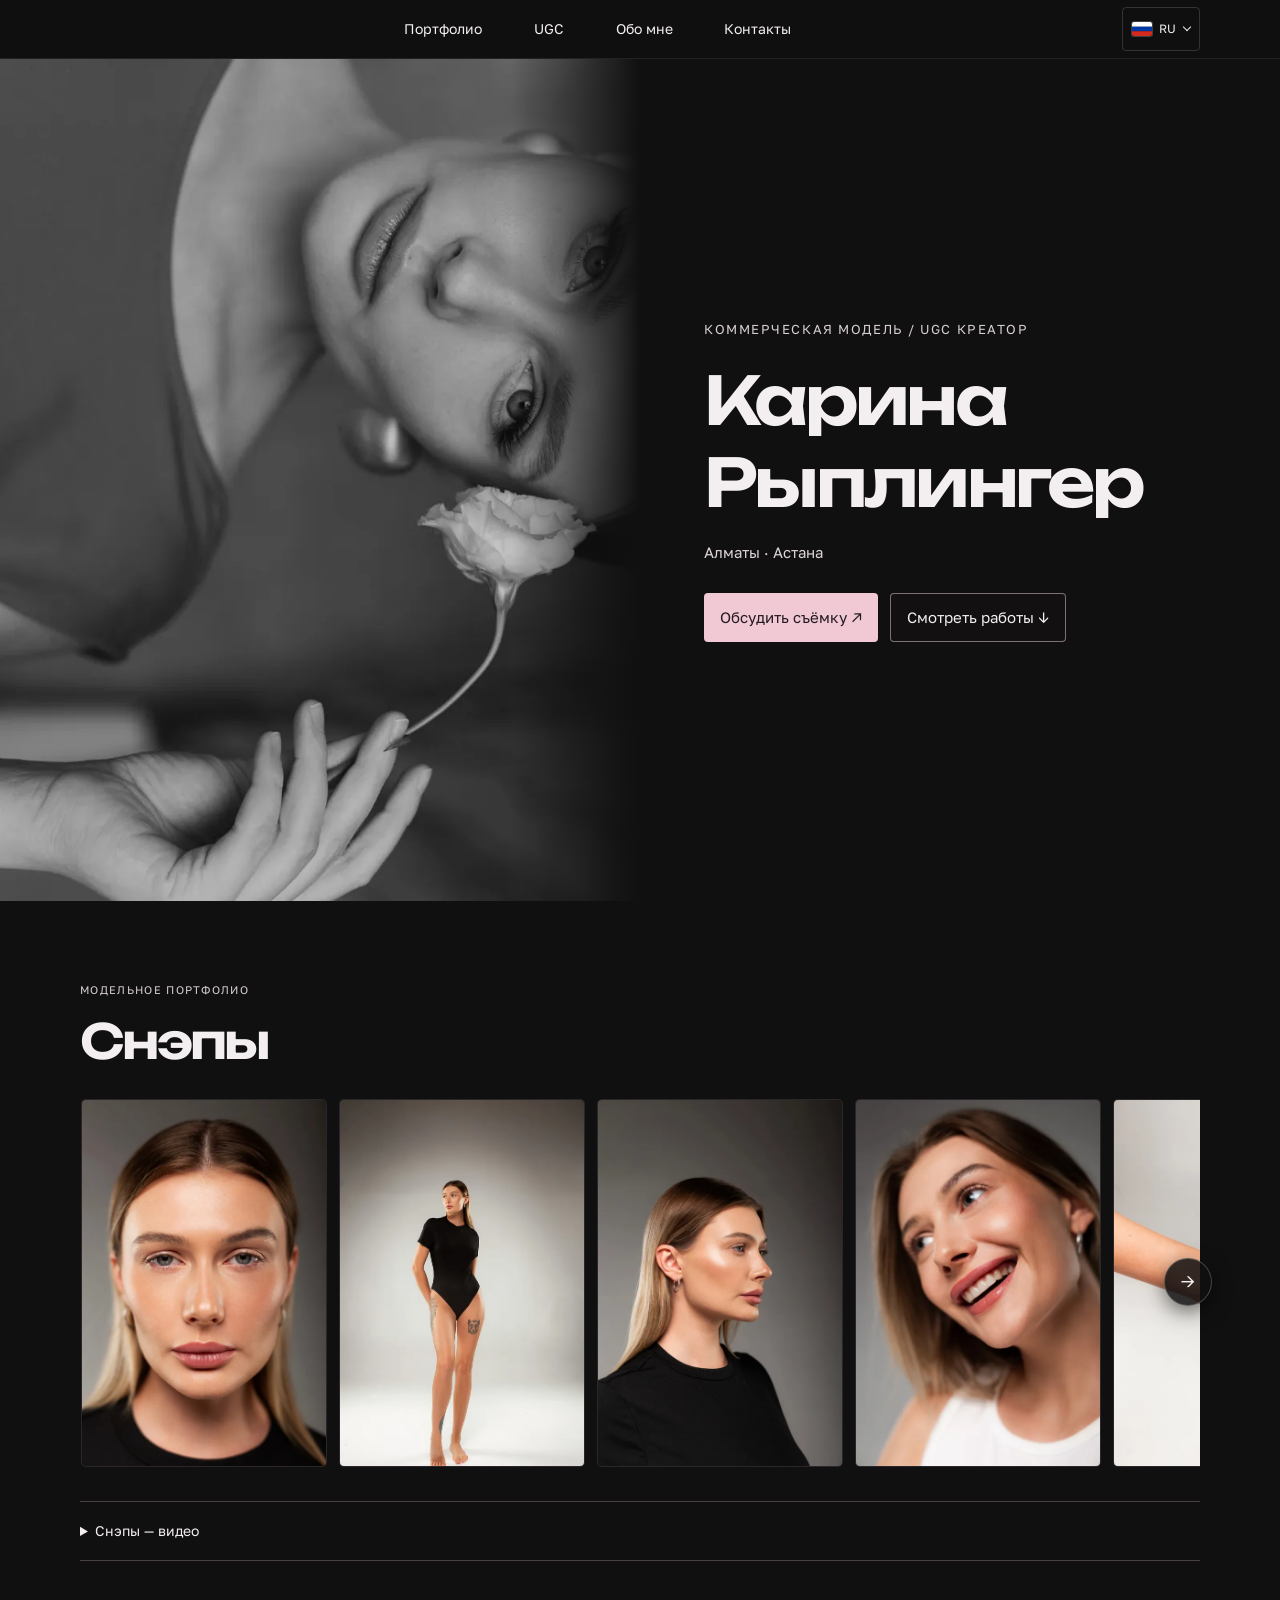
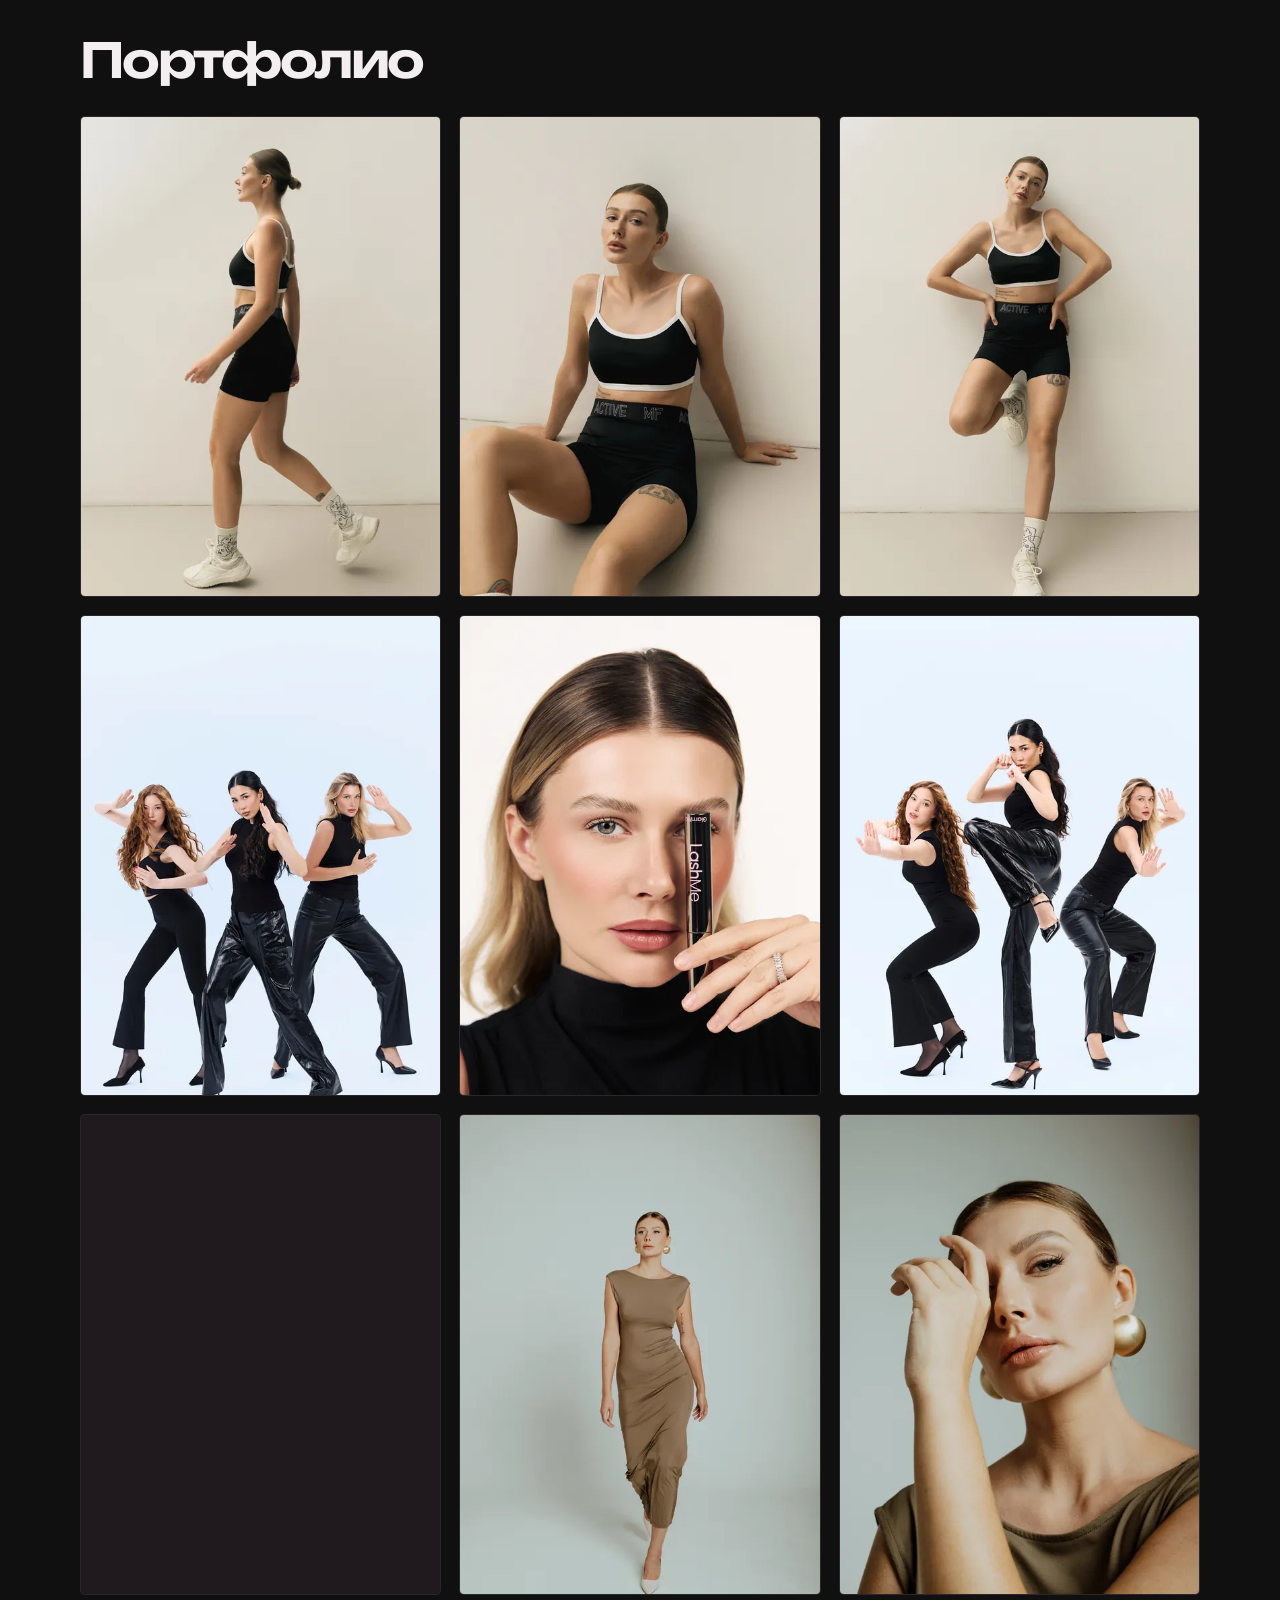
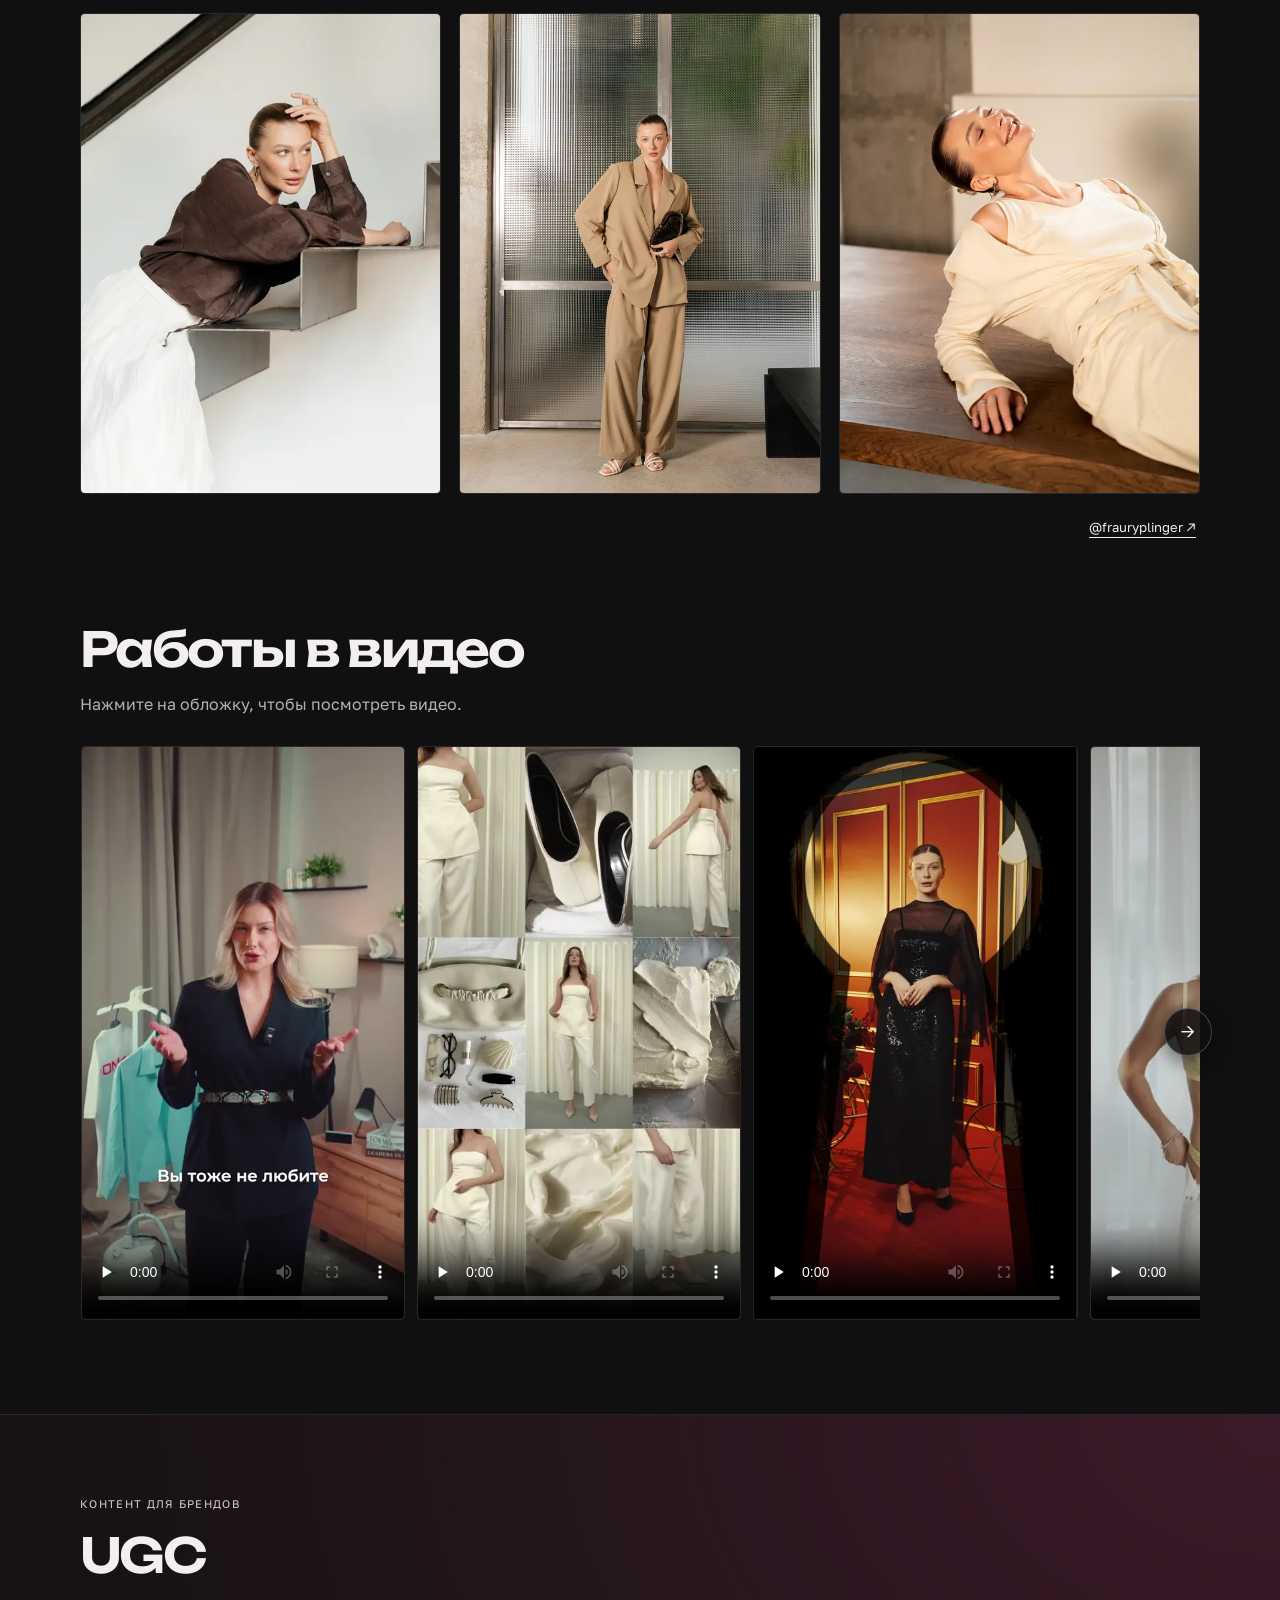
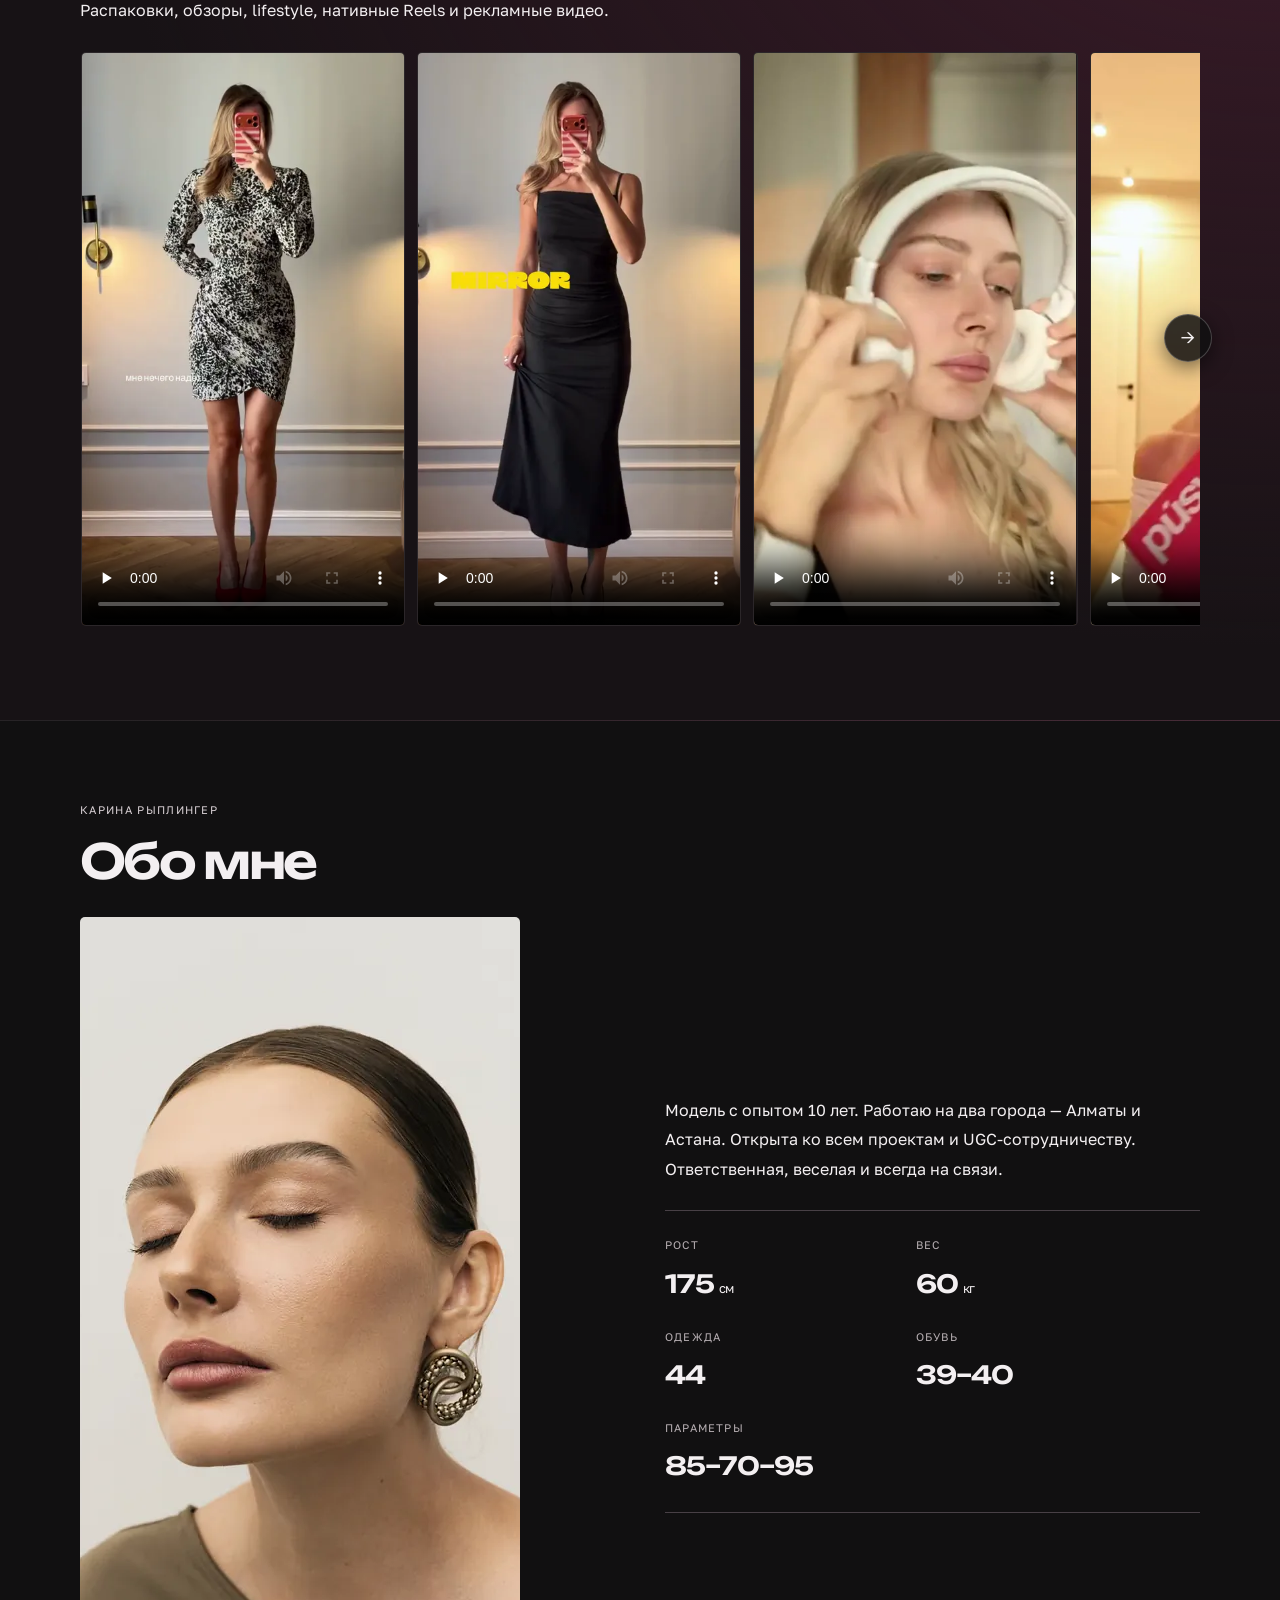
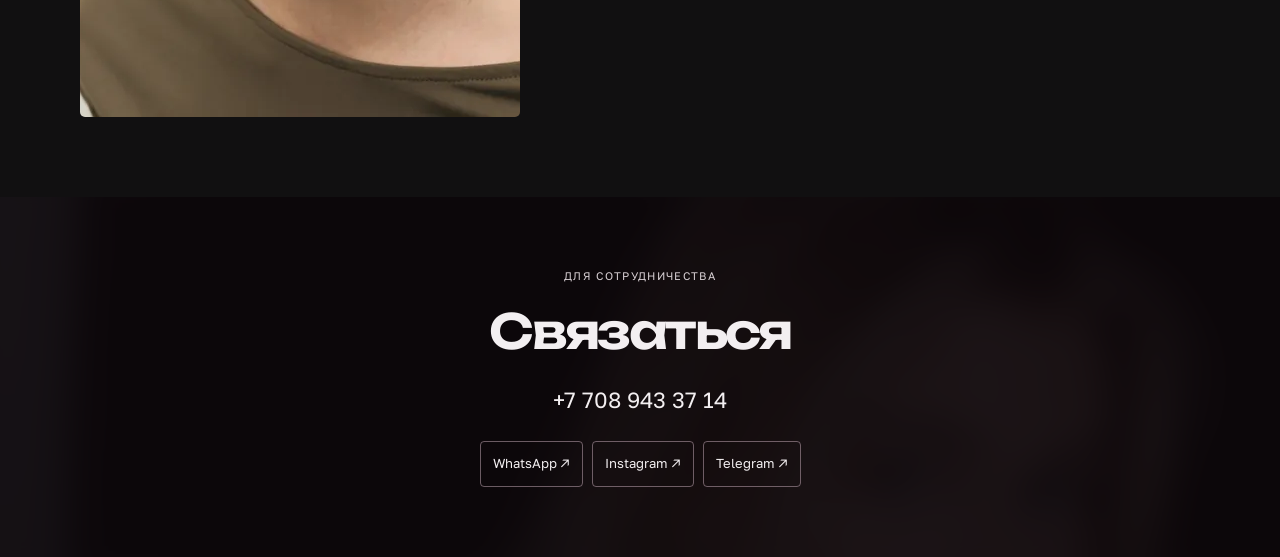
==== commit f7cc2859: "Videos neu geordnet: fehlende Kacheln ersetzt bzw. entfernt, UGC 14 neu - Portfolio: Kachel 3 = ZARD" ====
--- a/index.html
+++ b/index.html
@@ -54,14 +54,14 @@
 <p class="instagram-line"><a href="https://www.instagram.com/frauryplinger/" target="_blank" rel="noopener noreferrer">@frauryplinger ↗</a></p>
 
 <!-- VIDEO -->
-<div class="section-heading subsection"><h2>Работы в видео</h2><p class="muted">Нажмите на обложку, чтобы посмотреть видео — здесь или в Instagram.</p></div>
-<div class="strip video-strip" aria-label="Видео портфолио" tabindex="0"><figure class="card video-card has-video"><video src="video/portfolio-video-01.mp4" poster="img/video/portfolio-video-01.webp" controls playsinline preload="none" width="720" height="1290" aria-label="Видео портфолио 1"></video></figure><figure class="card video-card has-video"><video src="video/portfolio-video-02.mp4" poster="img/video/portfolio-video-02.webp" controls playsinline preload="none" width="720" height="1290" aria-label="Видео портфолио 2"></video></figure><a class="card video-card" href="https://www.instagram.com/frauryplinger/" target="_blank" rel="noopener noreferrer" aria-label="Видео портфолио 3 — смотреть в Instagram"><img src="img/video/portfolio-video-03.webp" alt="Видео портфолио 3" width="480" height="854" loading="lazy" decoding="async"><span class="card-caption"><span>Смотреть в Instagram ↗</span><small>Видео</small></span></a><figure class="card video-card has-video"><video src="video/portfolio-video-04.mp4" poster="img/video/portfolio-video-04.webp" controls playsinline preload="none" width="720" height="1290" aria-label="Видео портфолио 4"></video></figure><figure class="card video-card has-video"><video src="video/portfolio-video-05.mp4" poster="img/video/portfolio-video-05.webp" controls playsinline preload="none" width="720" height="1290" aria-label="Видео портфолио 5"></video></figure><figure class="card video-card has-video"><video src="video/portfolio-video-06.mp4" poster="img/video/portfolio-video-06.webp" controls playsinline preload="none" width="720" height="1290" aria-label="Видео портфолио 6"></video></figure><a class="card video-card" href="https://www.instagram.com/frauryplinger/" target="_blank" rel="noopener noreferrer" aria-label="Видео портфолио 7 — смотреть в Instagram"><img src="img/video/portfolio-video-07.webp" alt="Видео портфолио 7" width="480" height="854" loading="lazy" decoding="async"><span class="card-caption"><span>Смотреть в Instagram ↗</span><small>Видео</small></span></a><figure class="card video-card has-video"><video src="video/portfolio-video-08.mp4" poster="img/video/portfolio-video-08.webp" controls playsinline preload="none" width="720" height="1290" aria-label="Видео портфолио 8"></video></figure><a class="card video-card" href="https://www.instagram.com/frauryplinger/" target="_blank" rel="noopener noreferrer" aria-label="Видео портфолио 9 — смотреть в Instagram"><img src="img/video/portfolio-video-09.webp" alt="Видео портфолио 9" width="480" height="854" loading="lazy" decoding="async"><span class="card-caption"><span>Смотреть в Instagram ↗</span><small>Видео</small></span></a><figure class="card video-card has-video"><video src="video/portfolio-video-10.mp4" poster="img/video/portfolio-video-10.webp" controls playsinline preload="none" width="720" height="1290" aria-label="Видео портфолио 10"></video></figure><figure class="card video-card has-video"><video src="video/portfolio-video-11.mp4" poster="img/video/portfolio-video-11.webp" controls playsinline preload="none" width="720" height="1290" aria-label="Видео портфолио 11"></video></figure><a class="card video-card" href="https://www.instagram.com/frauryplinger/" target="_blank" rel="noopener noreferrer" aria-label="Видео портфолио 12 — смотреть в Instagram"><img src="img/video/portfolio-video-12.webp" alt="Видео портфолио 12" width="480" height="854" loading="lazy" decoding="async"><span class="card-caption"><span>Смотреть в Instagram ↗</span><small>Видео</small></span></a><figure class="card video-card has-video"><video src="video/portfolio-video-13.mp4" poster="img/video/portfolio-video-13.webp" controls playsinline preload="none" width="720" height="1290" aria-label="Видео портфолио 13"></video></figure><a class="card video-card" href="https://www.instagram.com/frauryplinger/" target="_blank" rel="noopener noreferrer" aria-label="Видео портфолио 14 — смотреть в Instagram"><img src="img/video/portfolio-video-14.webp" alt="Видео портфолио 14" width="480" height="854" loading="lazy" decoding="async"><span class="card-caption"><span>Смотреть в Instagram ↗</span><small>Видео</small></span></a><figure class="card video-card has-video"><video src="video/portfolio-video-15.mp4" poster="img/video/portfolio-video-15.webp" controls playsinline preload="none" width="720" height="1290" aria-label="Видео портфолио 15"></video></figure><figure class="card video-card has-video"><video src="video/portfolio-video-16.mp4" poster="img/video/portfolio-video-16.webp" controls playsinline preload="none" width="720" height="1290" aria-label="Видео портфолио 16"></video></figure><figure class="card video-card has-video"><video src="video/portfolio-video-17.mp4" poster="img/video/portfolio-video-17.webp" controls playsinline preload="none" width="720" height="1290" aria-label="Видео портфолио 17"></video></figure><figure class="card video-card has-video"><video src="video/portfolio-video-18.mp4" poster="img/video/portfolio-video-18.webp" controls playsinline preload="none" width="720" height="1290" aria-label="Видео портфолио 18"></video></figure><figure class="card video-card has-video"><video src="video/portfolio-video-19.mp4" poster="img/video/portfolio-video-19.webp" controls playsinline preload="none" width="720" height="1290" aria-label="Видео портфолио 19"></video></figure><a class="card video-card" href="https://www.instagram.com/frauryplinger/" target="_blank" rel="noopener noreferrer" aria-label="Видео портфолио 20 — смотреть в Instagram"><img src="img/video/portfolio-video-20.webp" alt="Видео портфолио 20" width="480" height="854" loading="lazy" decoding="async"><span class="card-caption"><span>Смотреть в Instagram ↗</span><small>Видео</small></span></a><figure class="card video-card has-video"><video src="video/portfolio-video-21.mp4" poster="img/video/portfolio-video-21.webp" controls playsinline preload="none" width="720" height="1290" aria-label="Видео портфолио 21"></video></figure><figure class="card video-card has-video"><video src="video/portfolio-video-22.mp4" poster="img/video/portfolio-video-22.webp" controls playsinline preload="none" width="720" height="1290" aria-label="Видео портфолио 22"></video></figure></div>
+<div class="section-heading subsection"><h2>Работы в видео</h2><p class="muted">Нажмите на обложку, чтобы посмотреть видео.</p></div>
+<div class="strip video-strip" aria-label="Видео портфолио" tabindex="0"><figure class="card video-card has-video"><video src="video/portfolio-video-01.mp4" poster="img/video/portfolio-video-01.webp" controls playsinline preload="none" width="720" height="1290" aria-label="Видео портфолио 1"></video></figure><figure class="card video-card has-video"><video src="video/portfolio-video-02.mp4" poster="img/video/portfolio-video-02.webp" controls playsinline preload="none" width="720" height="1290" aria-label="Видео портфолио 2"></video></figure><figure class="card video-card has-video"><video src="video/portfolio-video-03.mp4" poster="img/video/portfolio-video-03.webp" controls playsinline preload="none" width="720" height="1290" aria-label="Видео портфолио 3"></video></figure><figure class="card video-card has-video"><video src="video/portfolio-video-04.mp4" poster="img/video/portfolio-video-04.webp" controls playsinline preload="none" width="720" height="1290" aria-label="Видео портфолио 4"></video></figure><figure class="card video-card has-video"><video src="video/portfolio-video-05.mp4" poster="img/video/portfolio-video-05.webp" controls playsinline preload="none" width="720" height="1290" aria-label="Видео портфолио 5"></video></figure><figure class="card video-card has-video"><video src="video/portfolio-video-06.mp4" poster="img/video/portfolio-video-06.webp" controls playsinline preload="none" width="720" height="1290" aria-label="Видео портфолио 6"></video></figure><figure class="card video-card has-video"><video src="video/portfolio-video-07.mp4" poster="img/video/portfolio-video-07.webp" controls playsinline preload="none" width="720" height="1290" aria-label="Видео портфолио 7"></video></figure><figure class="card video-card has-video"><video src="video/portfolio-video-08.mp4" poster="img/video/portfolio-video-08.webp" controls playsinline preload="none" width="720" height="1290" aria-label="Видео портфолио 8"></video></figure><figure class="card video-card has-video"><video src="video/portfolio-video-09.mp4" poster="img/video/portfolio-video-09.webp" controls playsinline preload="none" width="720" height="1290" aria-label="Видео портфолио 9"></video></figure><figure class="card video-card has-video"><video src="video/portfolio-video-10.mp4" poster="img/video/portfolio-video-10.webp" controls playsinline preload="none" width="720" height="1290" aria-label="Видео портфолио 10"></video></figure><figure class="card video-card has-video"><video src="video/portfolio-video-11.mp4" poster="img/video/portfolio-video-11.webp" controls playsinline preload="none" width="720" height="1290" aria-label="Видео портфолио 11"></video></figure><figure class="card video-card has-video"><video src="video/portfolio-video-13.mp4" poster="img/video/portfolio-video-13.webp" controls playsinline preload="none" width="720" height="1290" aria-label="Видео портфолио 12"></video></figure><figure class="card video-card has-video"><video src="video/portfolio-video-15.mp4" poster="img/video/portfolio-video-15.webp" controls playsinline preload="none" width="720" height="1290" aria-label="Видео портфолио 13"></video></figure><figure class="card video-card has-video"><video src="video/portfolio-video-16.mp4" poster="img/video/portfolio-video-16.webp" controls playsinline preload="none" width="720" height="1290" aria-label="Видео портфолио 14"></video></figure><figure class="card video-card has-video"><video src="video/portfolio-video-17.mp4" poster="img/video/portfolio-video-17.webp" controls playsinline preload="none" width="720" height="1290" aria-label="Видео портфолио 15"></video></figure><figure class="card video-card has-video"><video src="video/portfolio-video-18.mp4" poster="img/video/portfolio-video-18.webp" controls playsinline preload="none" width="720" height="1290" aria-label="Видео портфолио 16"></video></figure><figure class="card video-card has-video"><video src="video/portfolio-video-19.mp4" poster="img/video/portfolio-video-19.webp" controls playsinline preload="none" width="720" height="1290" aria-label="Видео портфолио 17"></video></figure><figure class="card video-card has-video"><video src="video/portfolio-video-21.mp4" poster="img/video/portfolio-video-21.webp" controls playsinline preload="none" width="720" height="1290" aria-label="Видео портфолио 18"></video></figure><figure class="card video-card has-video"><video src="video/portfolio-video-22.mp4" poster="img/video/portfolio-video-22.webp" controls playsinline preload="none" width="720" height="1290" aria-label="Видео портфолио 19"></video></figure></div>
 </section>
 
 <!-- UGC -->
 <section class="section section-tint" id="ugc"><div class="wrap">
 <div class="section-heading"><p class="eyebrow">Контент для брендов</p><h2>UGC</h2><p>Распаковки, обзоры, lifestyle, нативные Reels и рекламные видео.</p></div>
-<div class="strip video-strip" aria-label="UGC-видео" tabindex="0"><figure class="card video-card has-video"><video src="video/ugc-01.mp4" poster="img/video/ugc-01.webp" controls playsinline preload="none" width="720" height="1290" aria-label="UGC-видео 1"></video></figure><figure class="card video-card has-video"><video src="video/ugc-02.mp4" poster="img/video/ugc-02.webp" controls playsinline preload="none" width="720" height="1290" aria-label="UGC-видео 2"></video></figure><figure class="card video-card has-video"><video src="video/ugc-03.mp4" poster="img/video/ugc-03.webp" controls playsinline preload="none" width="720" height="1290" aria-label="UGC-видео 3"></video></figure><figure class="card video-card has-video"><video src="video/ugc-04.mp4" poster="img/video/ugc-04.webp" controls playsinline preload="none" width="720" height="1290" aria-label="UGC-видео 4"></video></figure><figure class="card video-card has-video"><video src="video/ugc-05.mp4" poster="img/video/ugc-05.webp" controls playsinline preload="none" width="720" height="1290" aria-label="UGC-видео 5"></video></figure><a class="card video-card" href="https://www.instagram.com/frauryplinger/" target="_blank" rel="noopener noreferrer" aria-label="UGC-видео 6 — смотреть в Instagram"><img src="img/video/ugc-06.webp" alt="UGC-видео 6" width="480" height="854" loading="lazy" decoding="async"><span class="card-caption"><span>Смотреть в Instagram ↗</span><small>Видео</small></span></a><a class="card video-card" href="https://www.instagram.com/frauryplinger/" target="_blank" rel="noopener noreferrer" aria-label="UGC-видео 7 — смотреть в Instagram"><img src="img/video/ugc-07.webp" alt="UGC-видео 7" width="480" height="854" loading="lazy" decoding="async"><span class="card-caption"><span>Смотреть в Instagram ↗</span><small>Видео</small></span></a><figure class="card video-card has-video"><video src="video/ugc-08.mp4" poster="img/video/ugc-08.webp" controls playsinline preload="none" width="720" height="1290" aria-label="UGC-видео 8"></video></figure><figure class="card video-card has-video"><video src="video/ugc-09.mp4" poster="img/video/ugc-09.webp" controls playsinline preload="none" width="720" height="1290" aria-label="UGC-видео 9"></video></figure><a class="card video-card" href="https://www.instagram.com/frauryplinger/" target="_blank" rel="noopener noreferrer" aria-label="UGC-видео 10 — смотреть в Instagram"><img src="img/video/ugc-10.webp" alt="UGC-видео 10" width="480" height="854" loading="lazy" decoding="async"><span class="card-caption"><span>Смотреть в Instagram ↗</span><small>Видео</small></span></a><figure class="card video-card has-video"><video src="video/ugc-11.mp4" poster="img/video/ugc-11.webp" controls playsinline preload="none" width="720" height="1290" aria-label="UGC-видео 11"></video></figure><figure class="card video-card has-video"><video src="video/ugc-12.mp4" poster="img/video/ugc-12.webp" controls playsinline preload="none" width="720" height="1290" aria-label="UGC-видео 12"></video></figure><a class="card video-card" href="https://www.instagram.com/frauryplinger/" target="_blank" rel="noopener noreferrer" aria-label="UGC-видео 13 — смотреть в Instagram"><img src="img/video/ugc-13.webp" alt="UGC-видео 13" width="480" height="854" loading="lazy" decoding="async"><span class="card-caption"><span>Смотреть в Instagram ↗</span><small>Видео</small></span></a></div>
+<div class="strip video-strip" aria-label="UGC-видео" tabindex="0"><figure class="card video-card has-video"><video src="video/ugc-01.mp4" poster="img/video/ugc-01.webp" controls playsinline preload="none" width="720" height="1290" aria-label="UGC-видео 1"></video></figure><figure class="card video-card has-video"><video src="video/ugc-02.mp4" poster="img/video/ugc-02.webp" controls playsinline preload="none" width="720" height="1290" aria-label="UGC-видео 2"></video></figure><figure class="card video-card has-video"><video src="video/ugc-03.mp4" poster="img/video/ugc-03.webp" controls playsinline preload="none" width="720" height="1290" aria-label="UGC-видео 3"></video></figure><figure class="card video-card has-video"><video src="video/ugc-04.mp4" poster="img/video/ugc-04.webp" controls playsinline preload="none" width="720" height="1290" aria-label="UGC-видео 4"></video></figure><figure class="card video-card has-video"><video src="video/ugc-05.mp4" poster="img/video/ugc-05.webp" controls playsinline preload="none" width="720" height="1290" aria-label="UGC-видео 5"></video></figure><figure class="card video-card has-video"><video src="video/ugc-06.mp4" poster="img/video/ugc-06.webp" controls playsinline preload="none" width="720" height="1290" aria-label="UGC-видео 6"></video></figure><figure class="card video-card has-video"><video src="video/ugc-07.mp4" poster="img/video/ugc-07.webp" controls playsinline preload="none" width="720" height="1290" aria-label="UGC-видео 7"></video></figure><figure class="card video-card has-video"><video src="video/ugc-08.mp4" poster="img/video/ugc-08.webp" controls playsinline preload="none" width="720" height="1290" aria-label="UGC-видео 8"></video></figure><figure class="card video-card has-video"><video src="video/ugc-09.mp4" poster="img/video/ugc-09.webp" controls playsinline preload="none" width="720" height="1290" aria-label="UGC-видео 9"></video></figure><figure class="card video-card has-video"><video src="video/ugc-10.mp4" poster="img/video/ugc-10.webp" controls playsinline preload="none" width="720" height="1290" aria-label="UGC-видео 10"></video></figure><figure class="card video-card has-video"><video src="video/ugc-11.mp4" poster="img/video/ugc-11.webp" controls playsinline preload="none" width="720" height="1290" aria-label="UGC-видео 11"></video></figure><figure class="card video-card has-video"><video src="video/ugc-12.mp4" poster="img/video/ugc-12.webp" controls playsinline preload="none" width="720" height="1290" aria-label="UGC-видео 12"></video></figure><figure class="card video-card has-video"><video src="video/ugc-13.mp4" poster="img/video/ugc-13.webp" controls playsinline preload="none" width="720" height="1290" aria-label="UGC-видео 13"></video></figure><figure class="card video-card has-video"><video src="video/ugc-14.mp4" poster="img/video/ugc-14.webp" controls playsinline preload="none" width="720" height="1290" aria-label="UGC-видео 14"></video></figure></div>
 </div></section>
 
 <!-- ABOUT / ОБО МНЕ -->
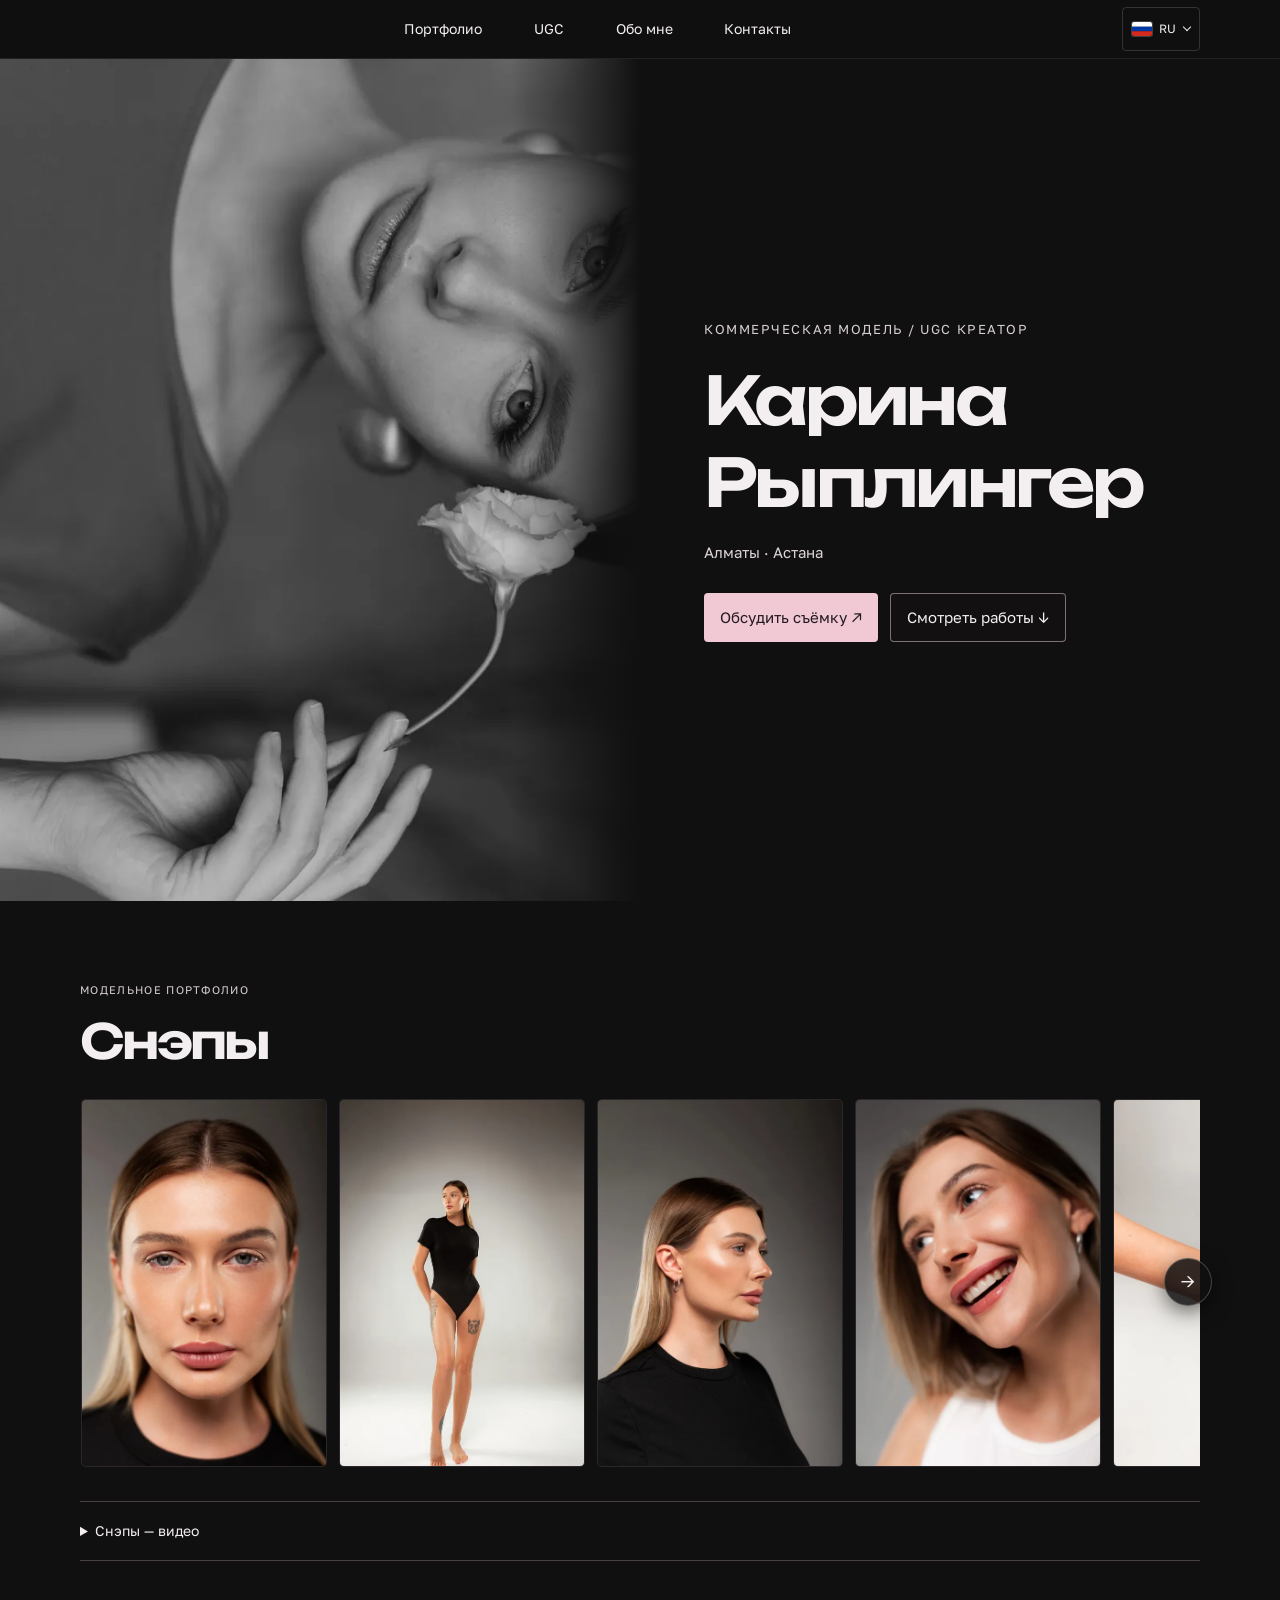
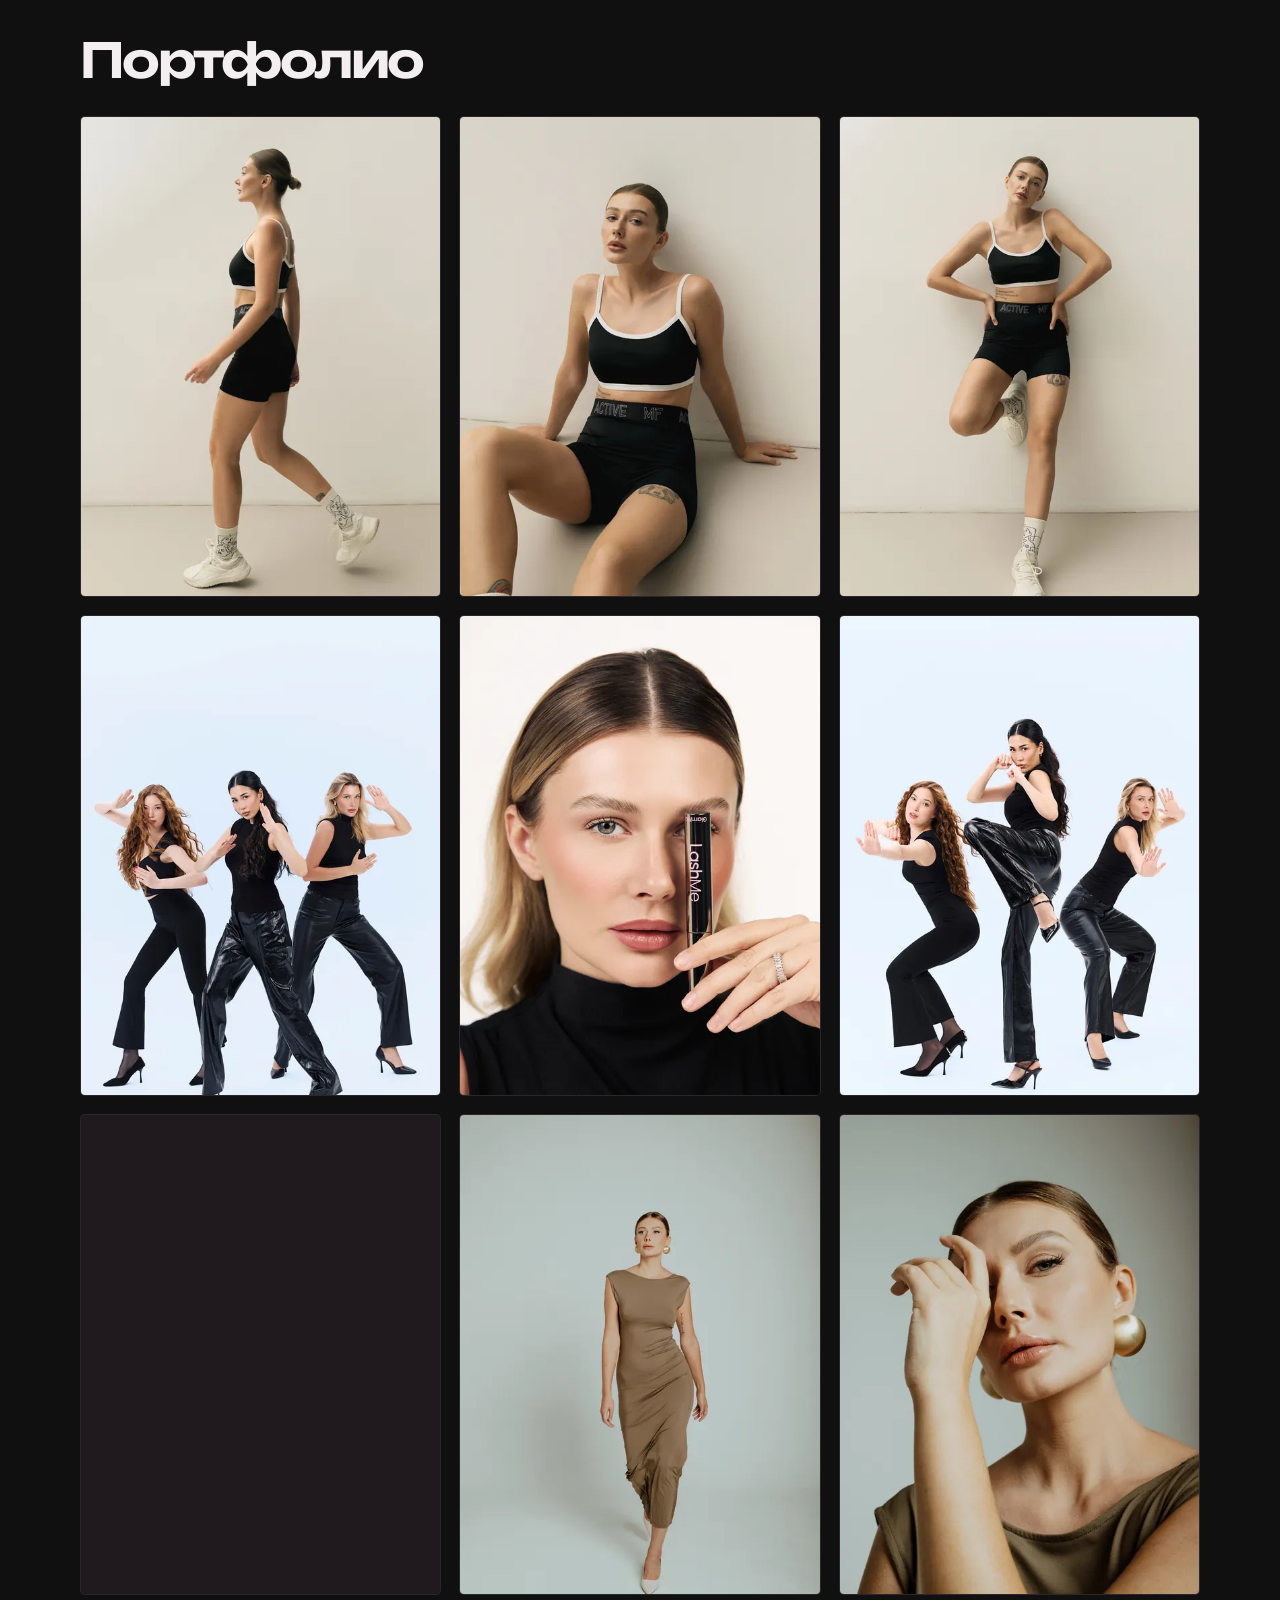
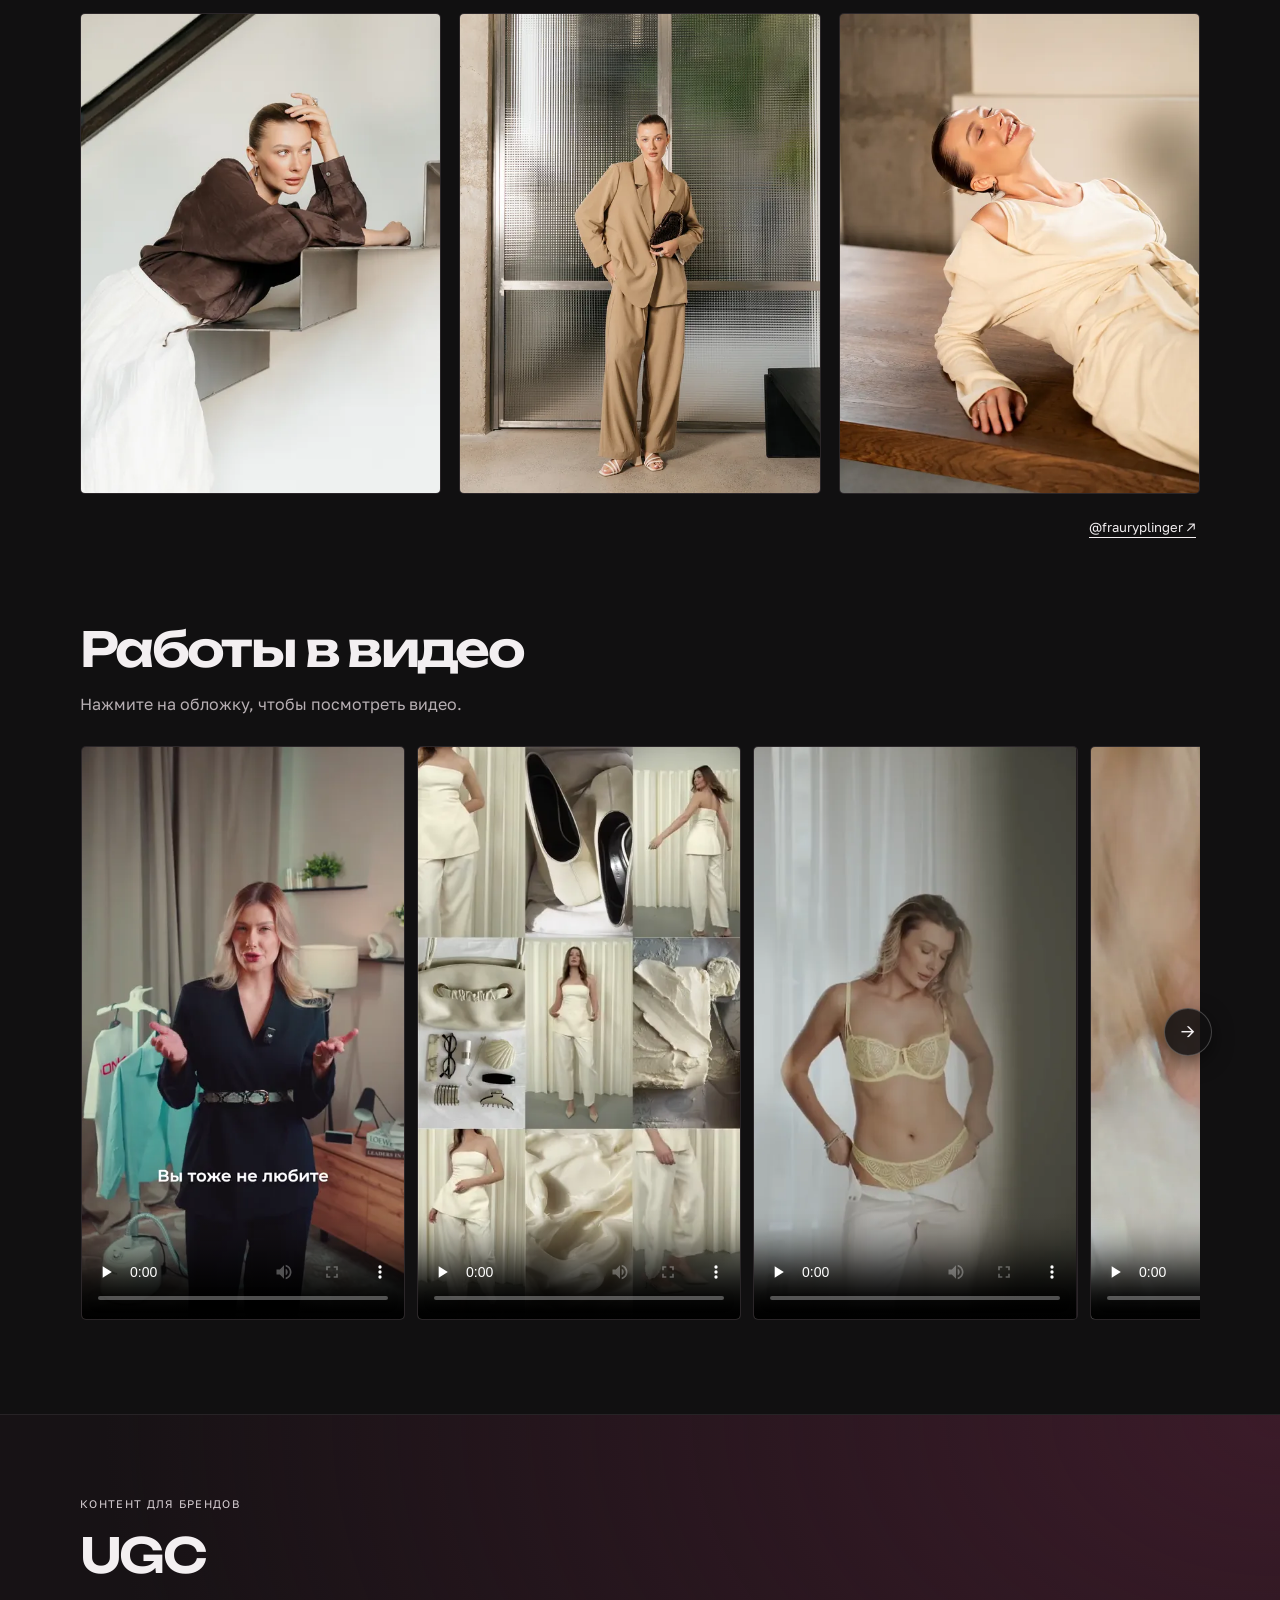
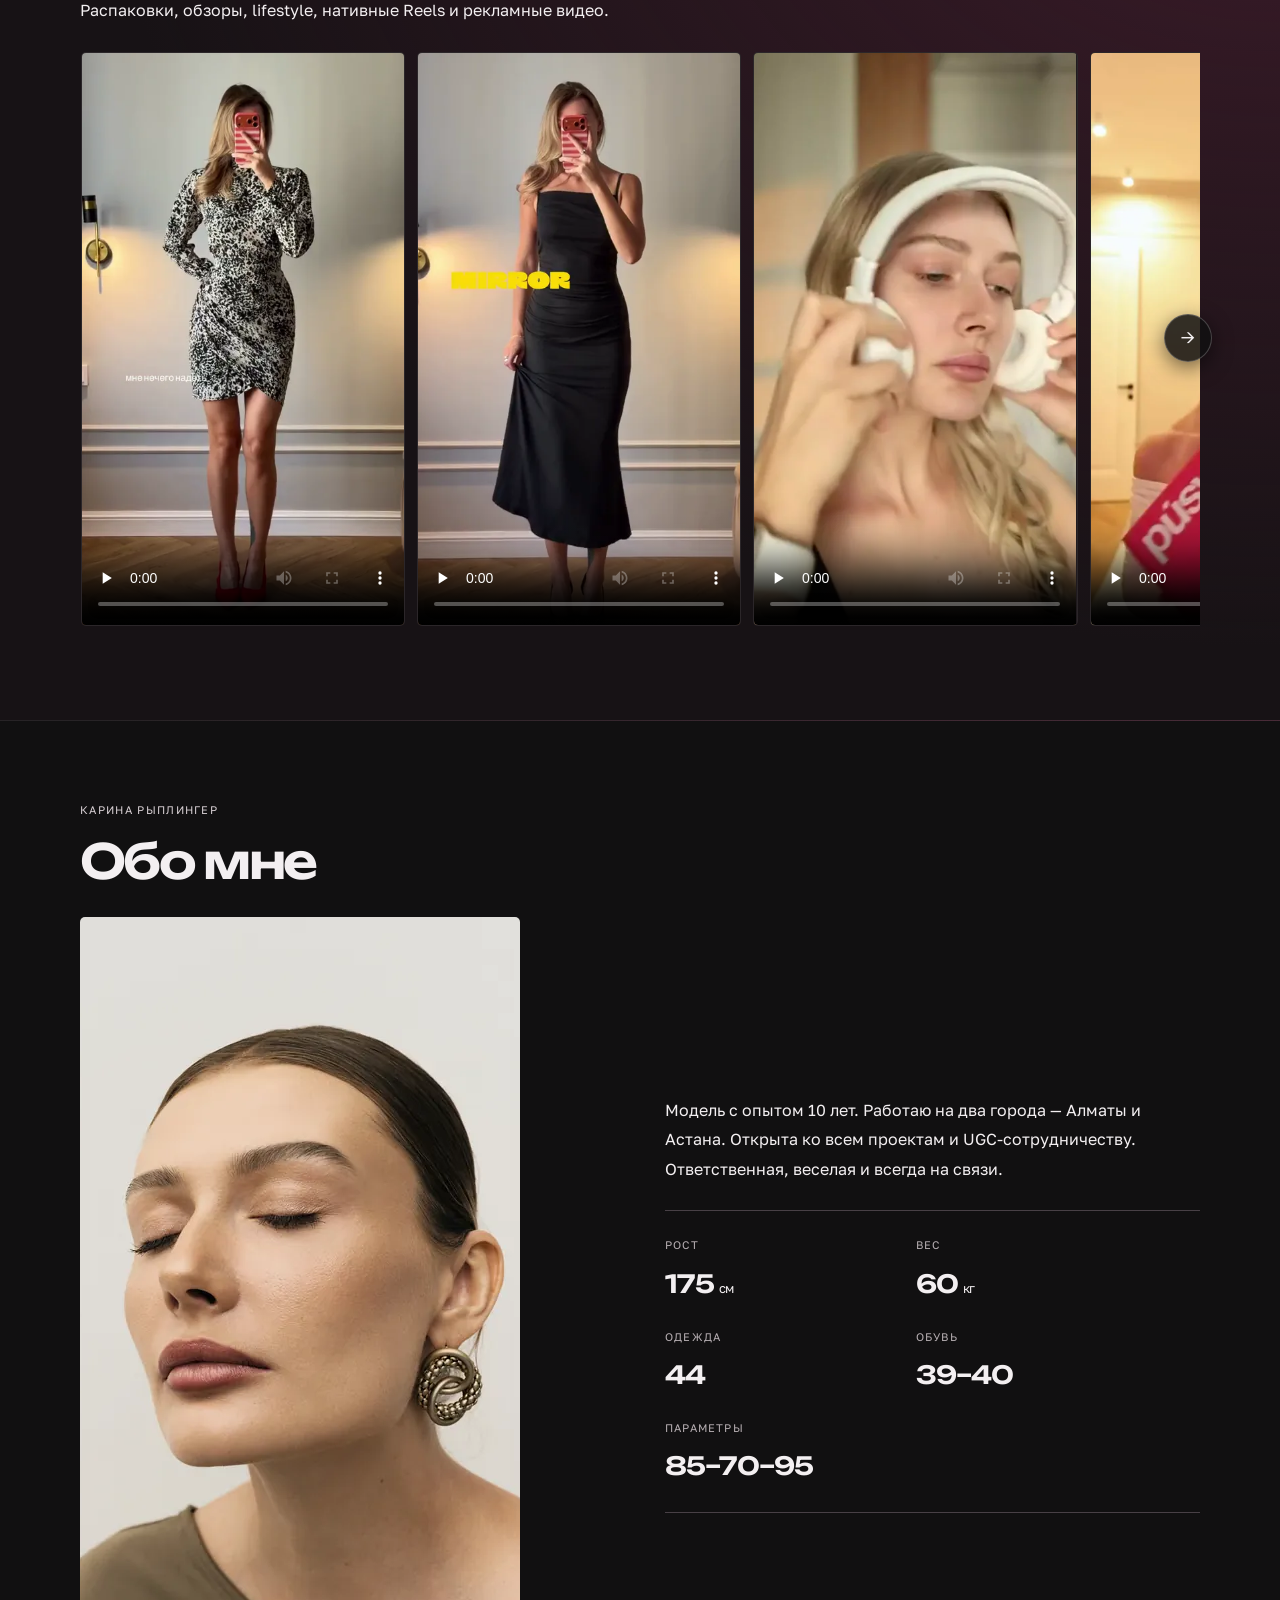
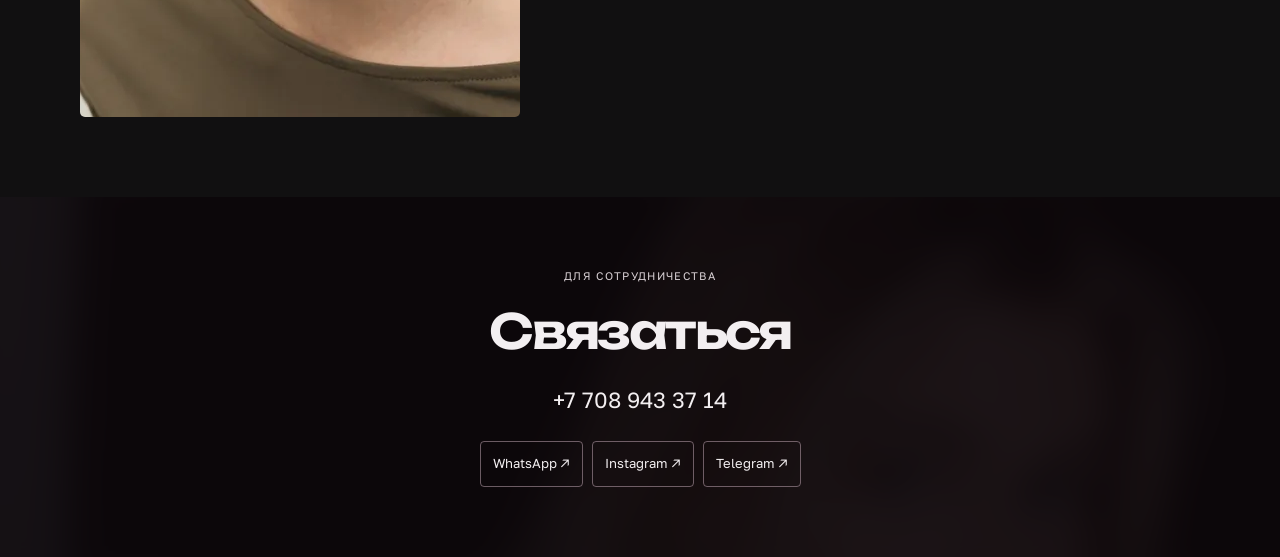
==== commit d444c23c: "ZARDOZI-Video (IMG_9423) ans Ende von „Работы в видео“ verschoben Co-Authored-By: Claude Opus 5.5 <n" ====
--- a/index.html
+++ b/index.html
@@ -55,13 +55,13 @@
 
 <!-- VIDEO -->
 <div class="section-heading subsection"><h2>Работы в видео</h2><p class="muted">Нажмите на обложку, чтобы посмотреть видео.</p></div>
-<div class="strip video-strip" aria-label="Видео портфолио" tabindex="0"><figure class="card video-card has-video"><video src="video/portfolio-video-01.mp4" poster="img/video/portfolio-video-01.webp" controls playsinline preload="none" width="720" height="1290" aria-label="Видео портфолио 1"></video></figure><figure class="card video-card has-video"><video src="video/portfolio-video-02.mp4" poster="img/video/portfolio-video-02.webp" controls playsinline preload="none" width="720" height="1290" aria-label="Видео портфолио 2"></video></figure><figure class="card video-card has-video"><video src="video/portfolio-video-03.mp4" poster="img/video/portfolio-video-03.webp" controls playsinline preload="none" width="720" height="1290" aria-label="Видео портфолио 3"></video></figure><figure class="card video-card has-video"><video src="video/portfolio-video-04.mp4" poster="img/video/portfolio-video-04.webp" controls playsinline preload="none" width="720" height="1290" aria-label="Видео портфолио 4"></video></figure><figure class="card video-card has-video"><video src="video/portfolio-video-05.mp4" poster="img/video/portfolio-video-05.webp" controls playsinline preload="none" width="720" height="1290" aria-label="Видео портфолио 5"></video></figure><figure class="card video-card has-video"><video src="video/portfolio-video-06.mp4" poster="img/video/portfolio-video-06.webp" controls playsinline preload="none" width="720" height="1290" aria-label="Видео портфолио 6"></video></figure><figure class="card video-card has-video"><video src="video/portfolio-video-07.mp4" poster="img/video/portfolio-video-07.webp" controls playsinline preload="none" width="720" height="1290" aria-label="Видео портфолио 7"></video></figure><figure class="card video-card has-video"><video src="video/portfolio-video-08.mp4" poster="img/video/portfolio-video-08.webp" controls playsinline preload="none" width="720" height="1290" aria-label="Видео портфолио 8"></video></figure><figure class="card video-card has-video"><video src="video/portfolio-video-09.mp4" poster="img/video/portfolio-video-09.webp" controls playsinline preload="none" width="720" height="1290" aria-label="Видео портфолио 9"></video></figure><figure class="card video-card has-video"><video src="video/portfolio-video-10.mp4" poster="img/video/portfolio-video-10.webp" controls playsinline preload="none" width="720" height="1290" aria-label="Видео портфолио 10"></video></figure><figure class="card video-card has-video"><video src="video/portfolio-video-11.mp4" poster="img/video/portfolio-video-11.webp" controls playsinline preload="none" width="720" height="1290" aria-label="Видео портфолио 11"></video></figure><figure class="card video-card has-video"><video src="video/portfolio-video-13.mp4" poster="img/video/portfolio-video-13.webp" controls playsinline preload="none" width="720" height="1290" aria-label="Видео портфолио 12"></video></figure><figure class="card video-card has-video"><video src="video/portfolio-video-15.mp4" poster="img/video/portfolio-video-15.webp" controls playsinline preload="none" width="720" height="1290" aria-label="Видео портфолио 13"></video></figure><figure class="card video-card has-video"><video src="video/portfolio-video-16.mp4" poster="img/video/portfolio-video-16.webp" controls playsinline preload="none" width="720" height="1290" aria-label="Видео портфолио 14"></video></figure><figure class="card video-card has-video"><video src="video/portfolio-video-17.mp4" poster="img/video/portfolio-video-17.webp" controls playsinline preload="none" width="720" height="1290" aria-label="Видео портфолио 15"></video></figure><figure class="card video-card has-video"><video src="video/portfolio-video-18.mp4" poster="img/video/portfolio-video-18.webp" controls playsinline preload="none" width="720" height="1290" aria-label="Видео портфолио 16"></video></figure><figure class="card video-card has-video"><video src="video/portfolio-video-19.mp4" poster="img/video/portfolio-video-19.webp" controls playsinline preload="none" width="720" height="1290" aria-label="Видео портфолио 17"></video></figure><figure class="card video-card has-video"><video src="video/portfolio-video-21.mp4" poster="img/video/portfolio-video-21.webp" controls playsinline preload="none" width="720" height="1290" aria-label="Видео портфолио 18"></video></figure><figure class="card video-card has-video"><video src="video/portfolio-video-22.mp4" poster="img/video/portfolio-video-22.webp" controls playsinline preload="none" width="720" height="1290" aria-label="Видео портфолио 19"></video></figure></div>
+<div class="strip video-strip" aria-label="Видео портфолио" tabindex="0"><figure class="card video-card has-video"><video src="video/portfolio-video-01.mp4" poster="img/video/portfolio-video-01.webp" controls playsinline preload="none" width="720" height="1290" aria-label="Видео портфолио 1"></video></figure><figure class="card video-card has-video"><video src="video/portfolio-video-02.mp4" poster="img/video/portfolio-video-02.webp" controls playsinline preload="none" width="720" height="1290" aria-label="Видео портфолио 2"></video></figure><figure class="card video-card has-video"><video src="video/portfolio-video-04.mp4" poster="img/video/portfolio-video-04.webp" controls playsinline preload="none" width="720" height="1290" aria-label="Видео портфолио 3"></video></figure><figure class="card video-card has-video"><video src="video/portfolio-video-05.mp4" poster="img/video/portfolio-video-05.webp" controls playsinline preload="none" width="720" height="1290" aria-label="Видео портфолио 4"></video></figure><figure class="card video-card has-video"><video src="video/portfolio-video-06.mp4" poster="img/video/portfolio-video-06.webp" controls playsinline preload="none" width="720" height="1290" aria-label="Видео портфолио 5"></video></figure><figure class="card video-card has-video"><video src="video/portfolio-video-07.mp4" poster="img/video/portfolio-video-07.webp" controls playsinline preload="none" width="720" height="1290" aria-label="Видео портфолио 6"></video></figure><figure class="card video-card has-video"><video src="video/portfolio-video-08.mp4" poster="img/video/portfolio-video-08.webp" controls playsinline preload="none" width="720" height="1290" aria-label="Видео портфолио 7"></video></figure><figure class="card video-card has-video"><video src="video/portfolio-video-09.mp4" poster="img/video/portfolio-video-09.webp" controls playsinline preload="none" width="720" height="1290" aria-label="Видео портфолио 8"></video></figure><figure class="card video-card has-video"><video src="video/portfolio-video-10.mp4" poster="img/video/portfolio-video-10.webp" controls playsinline preload="none" width="720" height="1290" aria-label="Видео портфолио 9"></video></figure><figure class="card video-card has-video"><video src="video/portfolio-video-11.mp4" poster="img/video/portfolio-video-11.webp" controls playsinline preload="none" width="720" height="1290" aria-label="Видео портфолио 10"></video></figure><figure class="card video-card has-video"><video src="video/portfolio-video-13.mp4" poster="img/video/portfolio-video-13.webp" controls playsinline preload="none" width="720" height="1290" aria-label="Видео портфолио 11"></video></figure><figure class="card video-card has-video"><video src="video/portfolio-video-15.mp4" poster="img/video/portfolio-video-15.webp" controls playsinline preload="none" width="720" height="1290" aria-label="Видео портфолио 12"></video></figure><figure class="card video-card has-video"><video src="video/portfolio-video-16.mp4" poster="img/video/portfolio-video-16.webp" controls playsinline preload="none" width="720" height="1290" aria-label="Видео портфолио 13"></video></figure><figure class="card video-card has-video"><video src="video/portfolio-video-17.mp4" poster="img/video/portfolio-video-17.webp" controls playsinline preload="none" width="720" height="1290" aria-label="Видео портфолио 14"></video></figure><figure class="card video-card has-video"><video src="video/portfolio-video-18.mp4" poster="img/video/portfolio-video-18.webp" controls playsinline preload="none" width="720" height="1290" aria-label="Видео портфолио 15"></video></figure><figure class="card video-card has-video"><video src="video/portfolio-video-19.mp4" poster="img/video/portfolio-video-19.webp" controls playsinline preload="none" width="720" height="1290" aria-label="Видео портфолио 16"></video></figure><figure class="card video-card has-video"><video src="video/portfolio-video-21.mp4" poster="img/video/portfolio-video-21.webp" controls playsinline preload="none" width="720" height="1290" aria-label="Видео портфолио 17"></video></figure><figure class="card video-card has-video"><video src="video/portfolio-video-22.mp4" poster="img/video/portfolio-video-22.webp" controls playsinline preload="none" width="720" height="1290" aria-label="Видео портфолио 18"></video></figure><figure class="card video-card has-video"><video src="video/portfolio-video-03.mp4" poster="img/video/portfolio-video-03.webp" controls playsinline preload="none" width="720" height="1290" aria-label="Видео портфолио 19"></video></figure></div>
 </section>
 
 <!-- UGC -->
 <section class="section section-tint" id="ugc"><div class="wrap">
 <div class="section-heading"><p class="eyebrow">Контент для брендов</p><h2>UGC</h2><p>Распаковки, обзоры, lifestyle, нативные Reels и рекламные видео.</p></div>
-<div class="strip video-strip" aria-label="UGC-видео" tabindex="0"><figure class="card video-card has-video"><video src="video/ugc-01.mp4" poster="img/video/ugc-01.webp" controls playsinline preload="none" width="720" height="1290" aria-label="UGC-видео 1"></video></figure><figure class="card video-card has-video"><video src="video/ugc-02.mp4" poster="img/video/ugc-02.webp" controls playsinline preload="none" width="720" height="1290" aria-label="UGC-видео 2"></video></figure><figure class="card video-card has-video"><video src="video/ugc-03.mp4" poster="img/video/ugc-03.webp" controls playsinline preload="none" width="720" height="1290" aria-label="UGC-видео 3"></video></figure><figure class="card video-card has-video"><video src="video/ugc-04.mp4" poster="img/video/ugc-04.webp" controls playsinline preload="none" width="720" height="1290" aria-label="UGC-видео 4"></video></figure><figure class="card video-card has-video"><video src="video/ugc-05.mp4" poster="img/video/ugc-05.webp" controls playsinline preload="none" width="720" height="1290" aria-label="UGC-видео 5"></video></figure><figure class="card video-card has-video"><video src="video/ugc-06.mp4" poster="img/video/ugc-06.webp" controls playsinline preload="none" width="720" height="1290" aria-label="UGC-видео 6"></video></figure><figure class="card video-card has-video"><video src="video/ugc-07.mp4" poster="img/video/ugc-07.webp" controls playsinline preload="none" width="720" height="1290" aria-label="UGC-видео 7"></video></figure><figure class="card video-card has-video"><video src="video/ugc-08.mp4" poster="img/video/ugc-08.webp" controls playsinline preload="none" width="720" height="1290" aria-label="UGC-видео 8"></video></figure><figure class="card video-card has-video"><video src="video/ugc-09.mp4" poster="img/video/ugc-09.webp" controls playsinline preload="none" width="720" height="1290" aria-label="UGC-видео 9"></video></figure><figure class="card video-card has-video"><video src="video/ugc-10.mp4" poster="img/video/ugc-10.webp" controls playsinline preload="none" width="720" height="1290" aria-label="UGC-видео 10"></video></figure><figure class="card video-card has-video"><video src="video/ugc-11.mp4" poster="img/video/ugc-11.webp" controls playsinline preload="none" width="720" height="1290" aria-label="UGC-видео 11"></video></figure><figure class="card video-card has-video"><video src="video/ugc-12.mp4" poster="img/video/ugc-12.webp" controls playsinline preload="none" width="720" height="1290" aria-label="UGC-видео 12"></video></figure><figure class="card video-card has-video"><video src="video/ugc-13.mp4" poster="img/video/ugc-13.webp" controls playsinline preload="none" width="720" height="1290" aria-label="UGC-видео 13"></video></figure><figure class="card video-card has-video"><video src="video/ugc-14.mp4" poster="img/video/ugc-14.webp" controls playsinline preload="none" width="720" height="1290" aria-label="UGC-видео 14"></video></figure></div>
+<div class="strip video-strip" aria-label="UGC-видео" tabindex="0"><figure class="card video-card has-video"><video src="video/ugc-01.mp4" poster="img/video/ugc-01.webp" controls playsinline preload="none" width="720" height="1290" aria-label="UGC-видео 1"></video></figure><figure class="card video-card has-video"><video src="video/ugc-02.mp4" poster="img/video/ugc-02.webp" controls playsinline preload="none" width="720" height="1290" aria-label="UGC-видео 2"></video></figure><figure class="card video-card has-video"><video src="video/ugc-03.mp4" poster="img/video/ugc-03.webp" controls playsinline preload="none" width="720" height="1290" aria-label="UGC-видео 3"></video></figure><figure class="card video-card has-video"><video src="video/ugc-04.mp4" poster="img/video/ugc-04.webp" controls playsinline preload="none" width="720" height="1290" aria-label="UGC-видео 4"></video></figure><figure class="card video-card has-video"><video src="video/ugc-05.mp4" poster="img/video/ugc-05.webp" controls playsinline preload="none" width="720" height="1290" aria-label="UGC-видео 5"></video></figure><figure class="card video-card has-video"><video src="video/ugc-06.mp4" poster="img/video/ugc-06.webp" controls playsinline preload="none" width="720" height="1290" aria-label="UGC-видео 6"></video></figure><figure class="card video-card has-video"><video src="video/ugc-07.mp4" poster="img/video/ugc-07.webp" controls playsinline preload="none" width="720" height="1290" aria-label="UGC-видео 7"></video></figure><figure class="card video-card has-video"><video src="video/ugc-08.mp4" poster="img/video/ugc-08.webp" controls playsinline preload="none" width="720" height="1290" aria-label="UGC-видео 8"></video></figure><figure class="card video-card has-video"><video src="video/ugc-09.mp4" poster="img/video/ugc-09.webp" controls playsinline preload="none" width="720" height="1290" aria-label="UGC-видео 9"></video></figure><figure class="card video-card has-video"><video src="video/ugc-10.mp4" poster="img/video/ugc-10.webp" controls playsinline preload="none" width="720" height="1290" aria-label="UGC-видео 10"></video></figure><figure class="card video-card has-video"><video src="video/ugc-11.mp4" poster="img/video/ugc-11.webp" controls playsinline preload="none" width="720" height="1290" aria-label="UGC-видео 11"></video></figure><figure class="card video-card has-video"><video src="video/ugc-12.mp4" poster="img/video/ugc-12.webp" controls playsinline preload="none" width="720" height="1290" aria-label="UGC-видео 12"></video></figure><figure class="card video-card has-video"><video src="video/ugc-13.mp4" poster="img/video/ugc-13.webp" controls playsinline preload="none" width="720" height="1290" aria-label="UGC-видео 13"></video></figure><figure class="card video-card has-video"><video src="video/ugc-14.mp4" poster="img/video/ugc-14.webp" controls playsinline preload="none" width="720" height="1290" aria-label="UGC-видео 14"></video></figure><figure class="card video-card has-video"><video src="video/ugc-15.mp4" poster="img/video/ugc-15.webp" controls playsinline preload="none" width="720" height="1290" aria-label="UGC-видео 15"></video></figure></div>
 </div></section>
 
 <!-- ABOUT / ОБО МНЕ -->
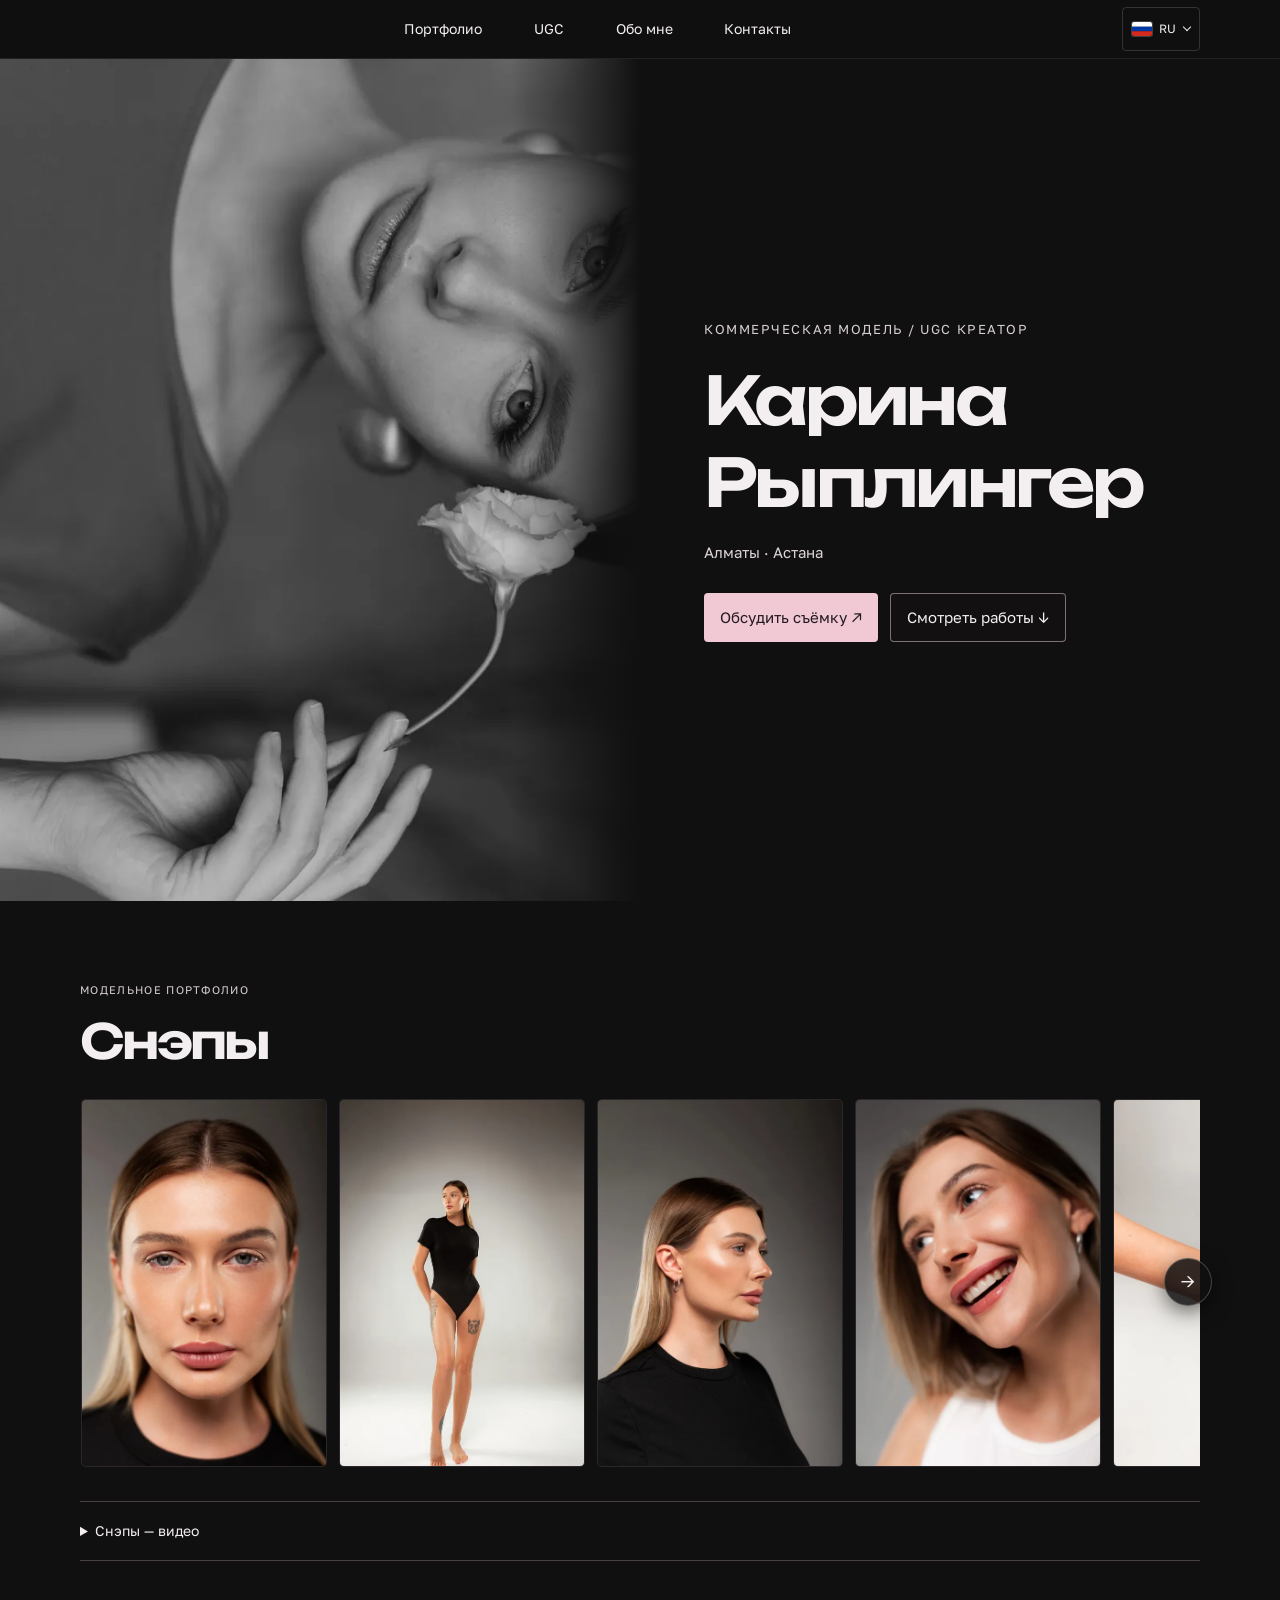
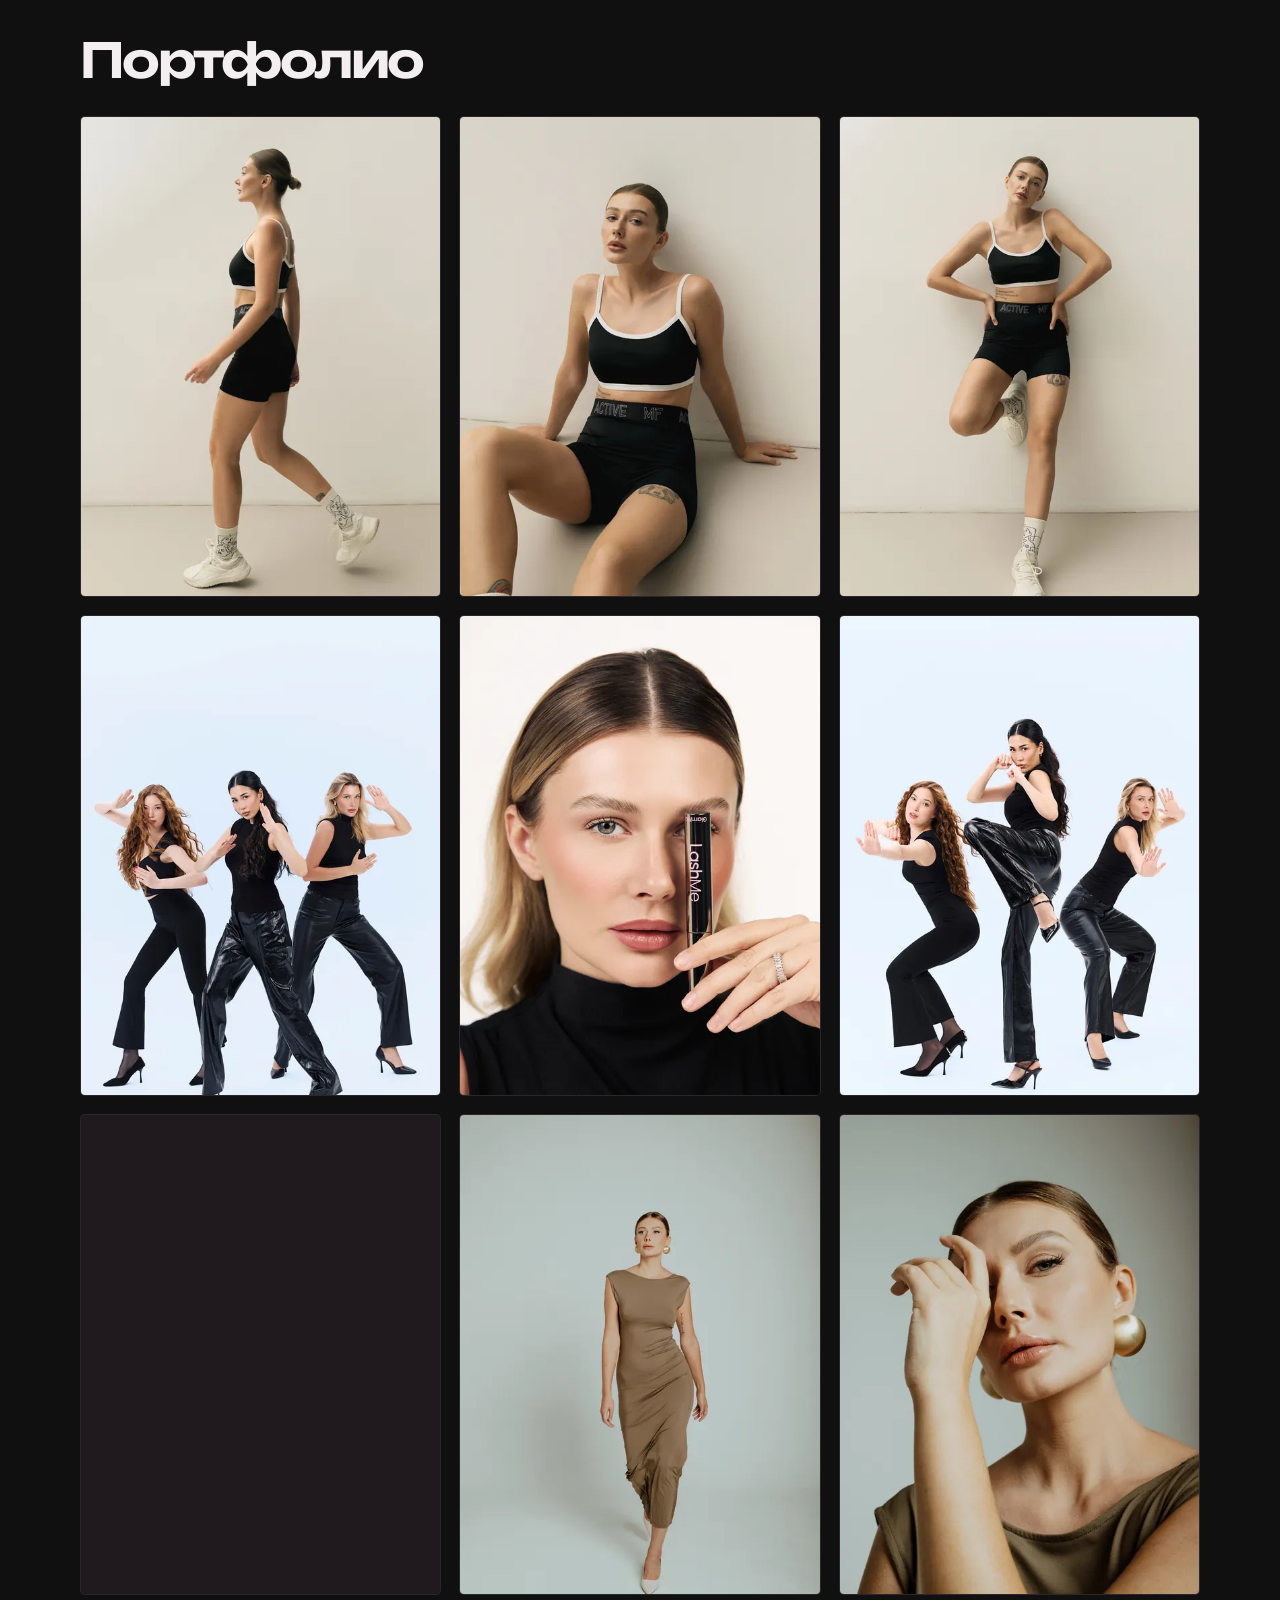
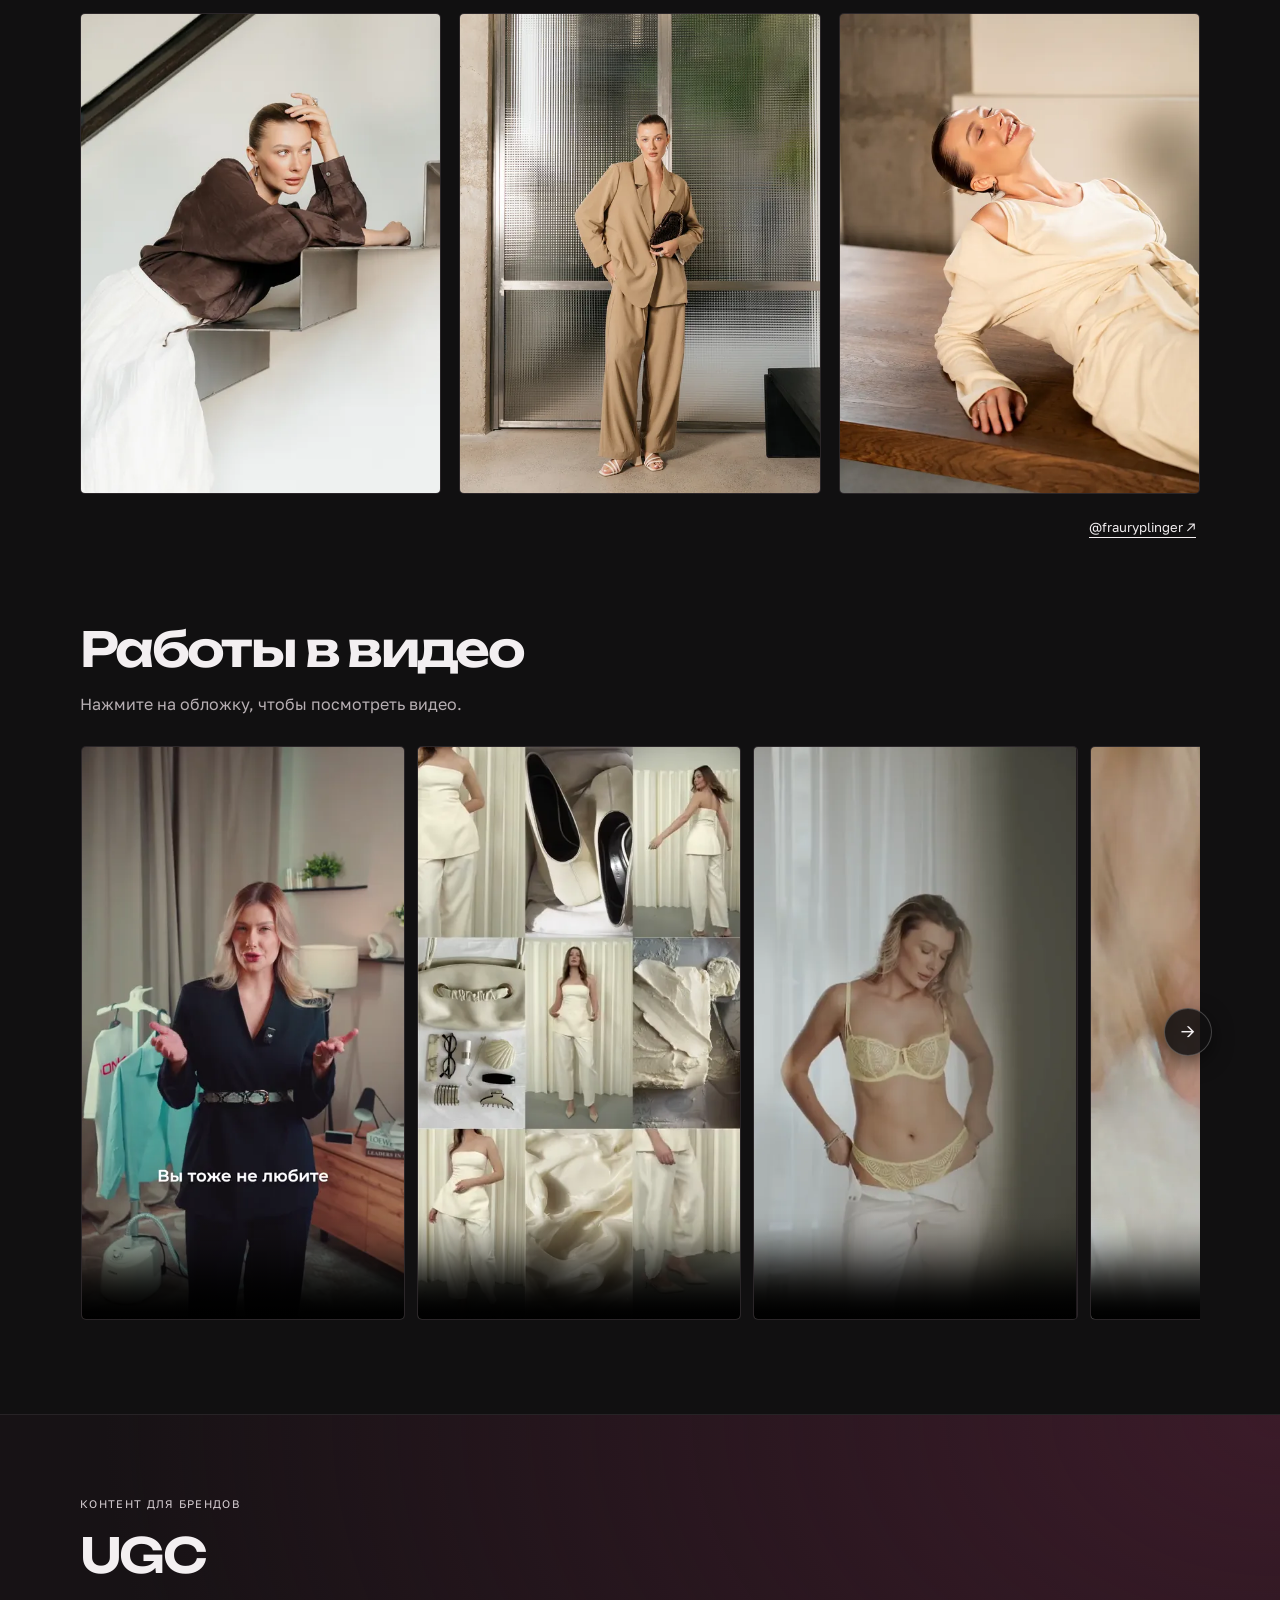
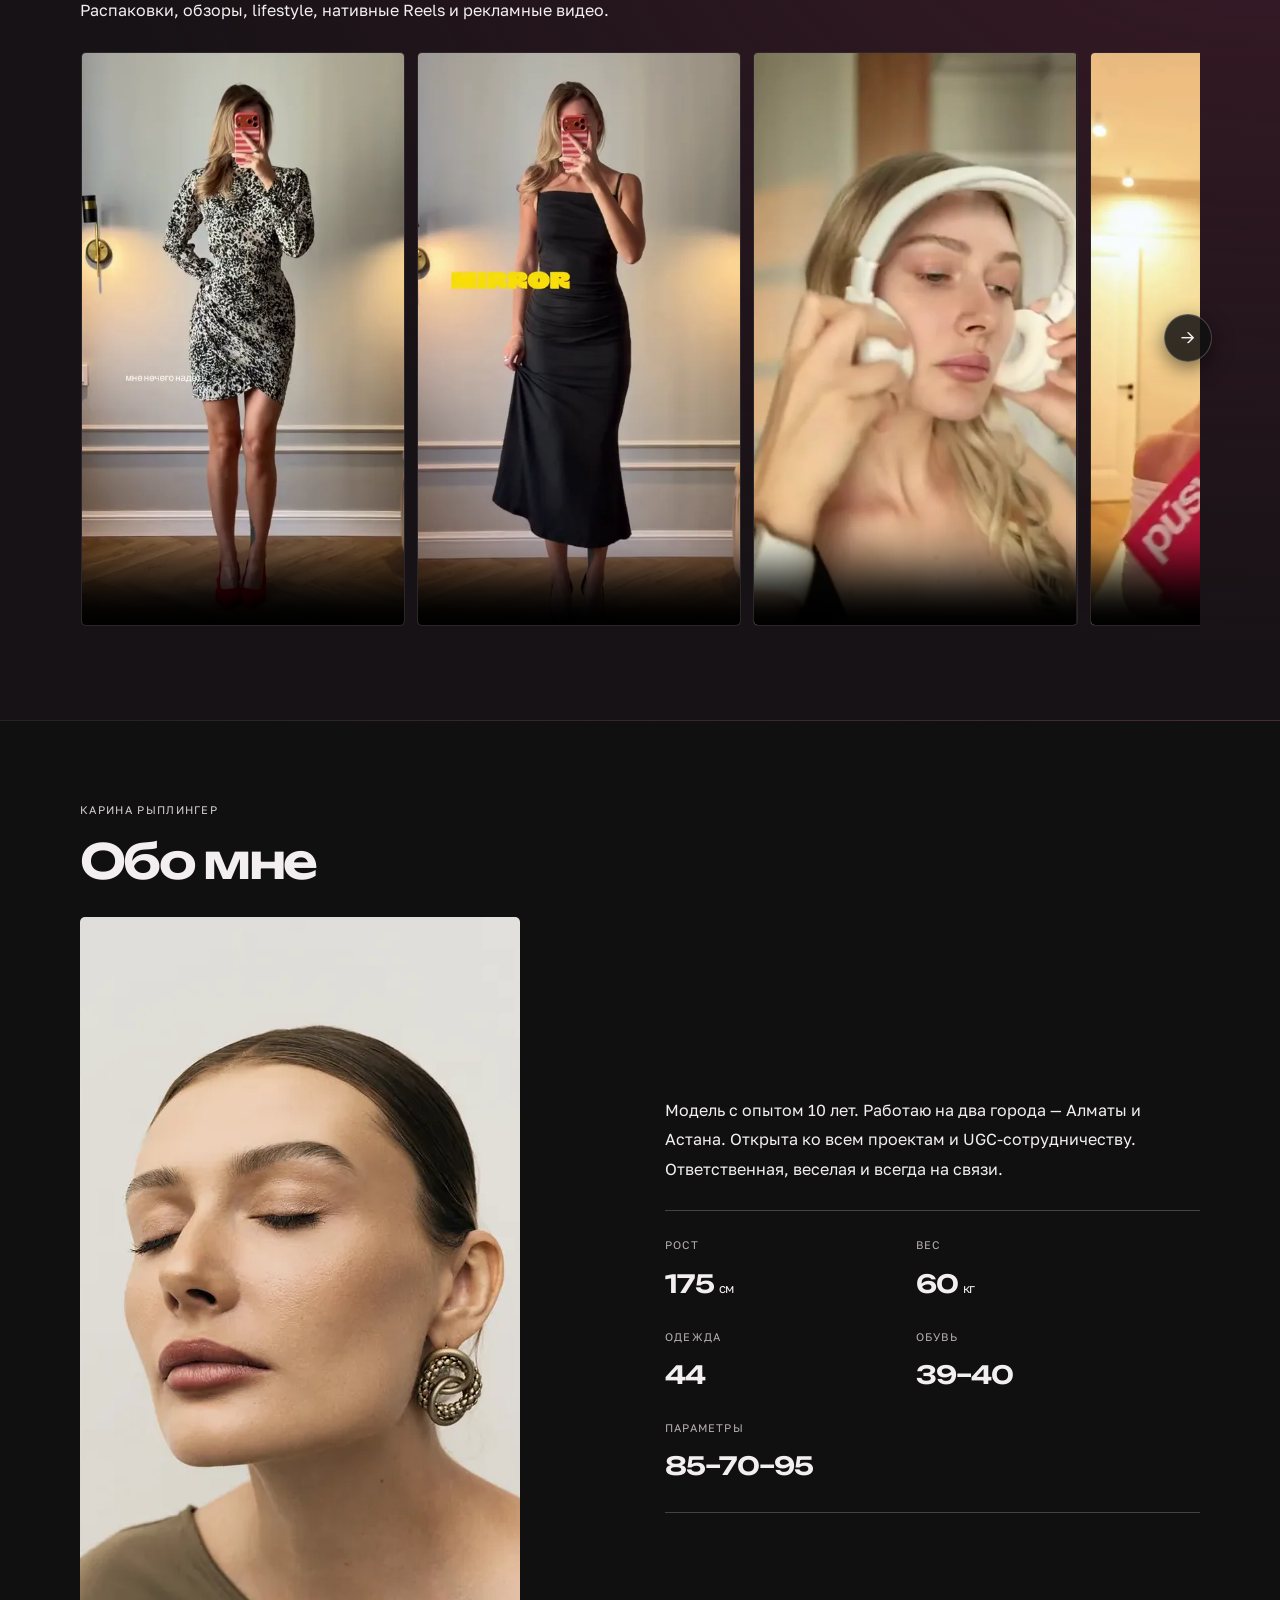
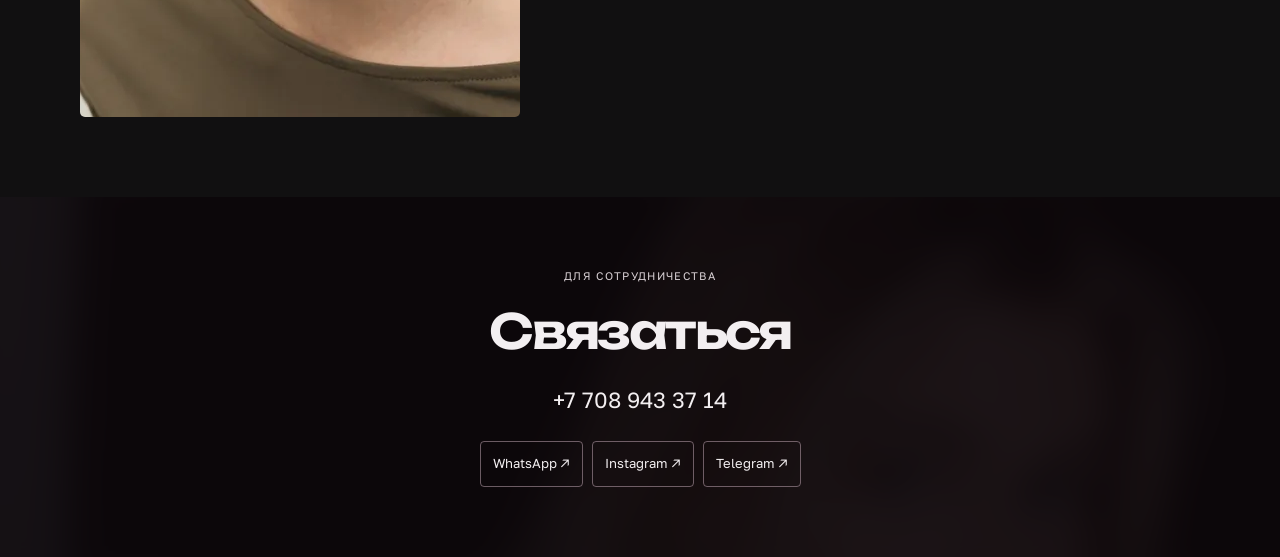
==== commit 28e3a8d4: "Suchmaschinen-Optimierung (nur unsichtbare Daten) - Titel und Beschreibungen je Sprache mit Suchbegr" ====
--- a/index.html
+++ b/index.html
@@ -5,22 +5,33 @@
 <meta name="viewport" content="width=device-width,initial-scale=1,viewport-fit=cover">
 <meta name="theme-color" content="#111011">
 <meta name="color-scheme" content="dark">
-<title>Карина Рыплингер — модель / UGC креатор</title>
-<meta name="description" content="Коммерческая модель и UGC креатор. Алматы и Астана. Фотографии, снэпы и контакты для сотрудничества.">
+<title>Карина Рыплингер — модель и UGC-креатор | Алматы, Астана, Казахстан</title>
+<meta name="description" content="Коммерческая модель и UGC-креатор Карина Рыплингер: съёмки для брендов, каталогов и рекламы, fashion и beauty, UGC-видео и Reels. Алматы, Астана и выезд по всему Казахстану.">
 <link rel="canonical" href="https://karinamodel.com/">
 <link rel="alternate" hreflang="ru" href="https://karinamodel.com/">
 <link rel="alternate" hreflang="en" href="https://karinamodel.com/en/">
 <link rel="alternate" hreflang="kk" href="https://karinamodel.com/kk/">
 <link rel="alternate" hreflang="x-default" href="https://karinamodel.com/">
-<meta property="og:type" content="website">
+<meta name="author" content="Karina Ryplinger">
+<meta name="robots" content="index,follow,max-image-preview:large,max-video-preview:-1">
+<meta property="og:type" content="profile">
+<meta property="og:site_name" content="Karina Ryplinger">
 <meta property="og:locale" content="ru_RU">
-<meta property="og:title" content="Карина Рыплингер — модель / UGC креатор">
-<meta property="og:description" content="Коммерческая модель и UGC креатор. Алматы и Астана. Фотографии, снэпы и контакты для сотрудничества.">
+<meta property="og:locale:alternate" content="en_US"><meta property="og:locale:alternate" content="kk_KZ">
+<meta property="og:title" content="Карина Рыплингер — модель и UGC-креатор | Алматы, Астана, Казахстан">
+<meta property="og:description" content="Коммерческая модель и UGC-креатор Карина Рыплингер: съёмки для брендов, каталогов и рекламы, fashion и beauty, UGC-видео и Reels. Алматы, Астана и выезд по всему Казахстану.">
 <meta property="og:url" content="https://karinamodel.com/">
 <meta property="og:image" content="https://karinamodel.com/img/og-image.jpg">
 <meta property="og:image:width" content="799">
 <meta property="og:image:height" content="1200">
+<meta property="og:image:alt" content="Карина Рыплингер — модель и UGC-креатор, Алматы и Астана">
+<meta property="profile:first_name" content="Karina">
+<meta property="profile:last_name" content="Ryplinger">
 <meta name="twitter:card" content="summary_large_image">
+<meta name="twitter:title" content="Карина Рыплингер — модель и UGC-креатор | Алматы, Астана, Казахстан">
+<meta name="twitter:description" content="Коммерческая модель и UGC-креатор Карина Рыплингер: съёмки для брендов, каталогов и рекламы, fashion и beauty, UGC-видео и Reels. Алматы, Астана и выезд по всему Казахстану.">
+<meta name="twitter:image" content="https://karinamodel.com/img/og-image.jpg">
+<script type="application/ld+json">{"@context":"https://schema.org","@graph":[{"@type":"Person","@id":"https://karinamodel.com/#karina","name":"Karina Ryplinger","alternateName":["Карина Рыплингер","Karina Ryplinger","frauryplinger"],"jobTitle":"Коммерческая модель и UGC-креатор","description":"Коммерческая модель и UGC-креатор Карина Рыплингер: съёмки для брендов, каталогов и рекламы, fashion и beauty, UGC-видео и Reels. Алматы, Астана и выезд по всему Казахстану.","url":"https://karinamodel.com/","image":"https://karinamodel.com/img/photo/pdf-01-01.webp","telephone":"+77089433714","sameAs":["https://www.instagram.com/frauryplinger/","https://t.me/ryplinger","https://wa.me/77089433714"],"homeLocation":[{"@type":"City","name":"Almaty"},{"@type":"City","name":"Astana"}],"areaServed":[{"@type":"City","name":"Almaty"},{"@type":"City","name":"Astana"},{"@type":"Country","name":"Kazakhstan"}],"height":{"@type":"QuantitativeValue","value":175,"unitCode":"CMT"},"weight":{"@type":"QuantitativeValue","value":60,"unitCode":"KGM"},"knowsAbout":["Commercial modeling","Fashion modeling","Beauty","Advertising photo and video shoots","Catalogue shoots","UGC content","Instagram Reels","Product videos","Unboxing","Skincare and cosmetics content"]},{"@type":"WebSite","@id":"https://karinamodel.com/#website","url":"https://karinamodel.com/","name":"Karina Ryplinger — Model & UGC Creator","inLanguage":["ru","en","kk"],"about":{"@id":"https://karinamodel.com/#karina"}},{"@type":"ProfilePage","@id":"https://karinamodel.com/#page","url":"https://karinamodel.com/","name":"Карина Рыплингер — модель и UGC-креатор | Алматы, Астана, Казахстан","description":"Коммерческая модель и UGC-креатор Карина Рыплингер: съёмки для брендов, каталогов и рекламы, fashion и beauty, UGC-видео и Reels. Алматы, Астана и выезд по всему Казахстану.","inLanguage":"ru","isPartOf":{"@id":"https://karinamodel.com/#website"},"mainEntity":{"@id":"https://karinamodel.com/#karina"},"primaryImageOfPage":"https://karinamodel.com/img/og-image.jpg"}]}</script>
 <link rel="icon" href="favicon.svg" type="image/svg+xml">
 <link rel="icon" href="favicon-32.png" sizes="32x32" type="image/png">
 <link rel="apple-touch-icon" href="apple-touch-icon.png">
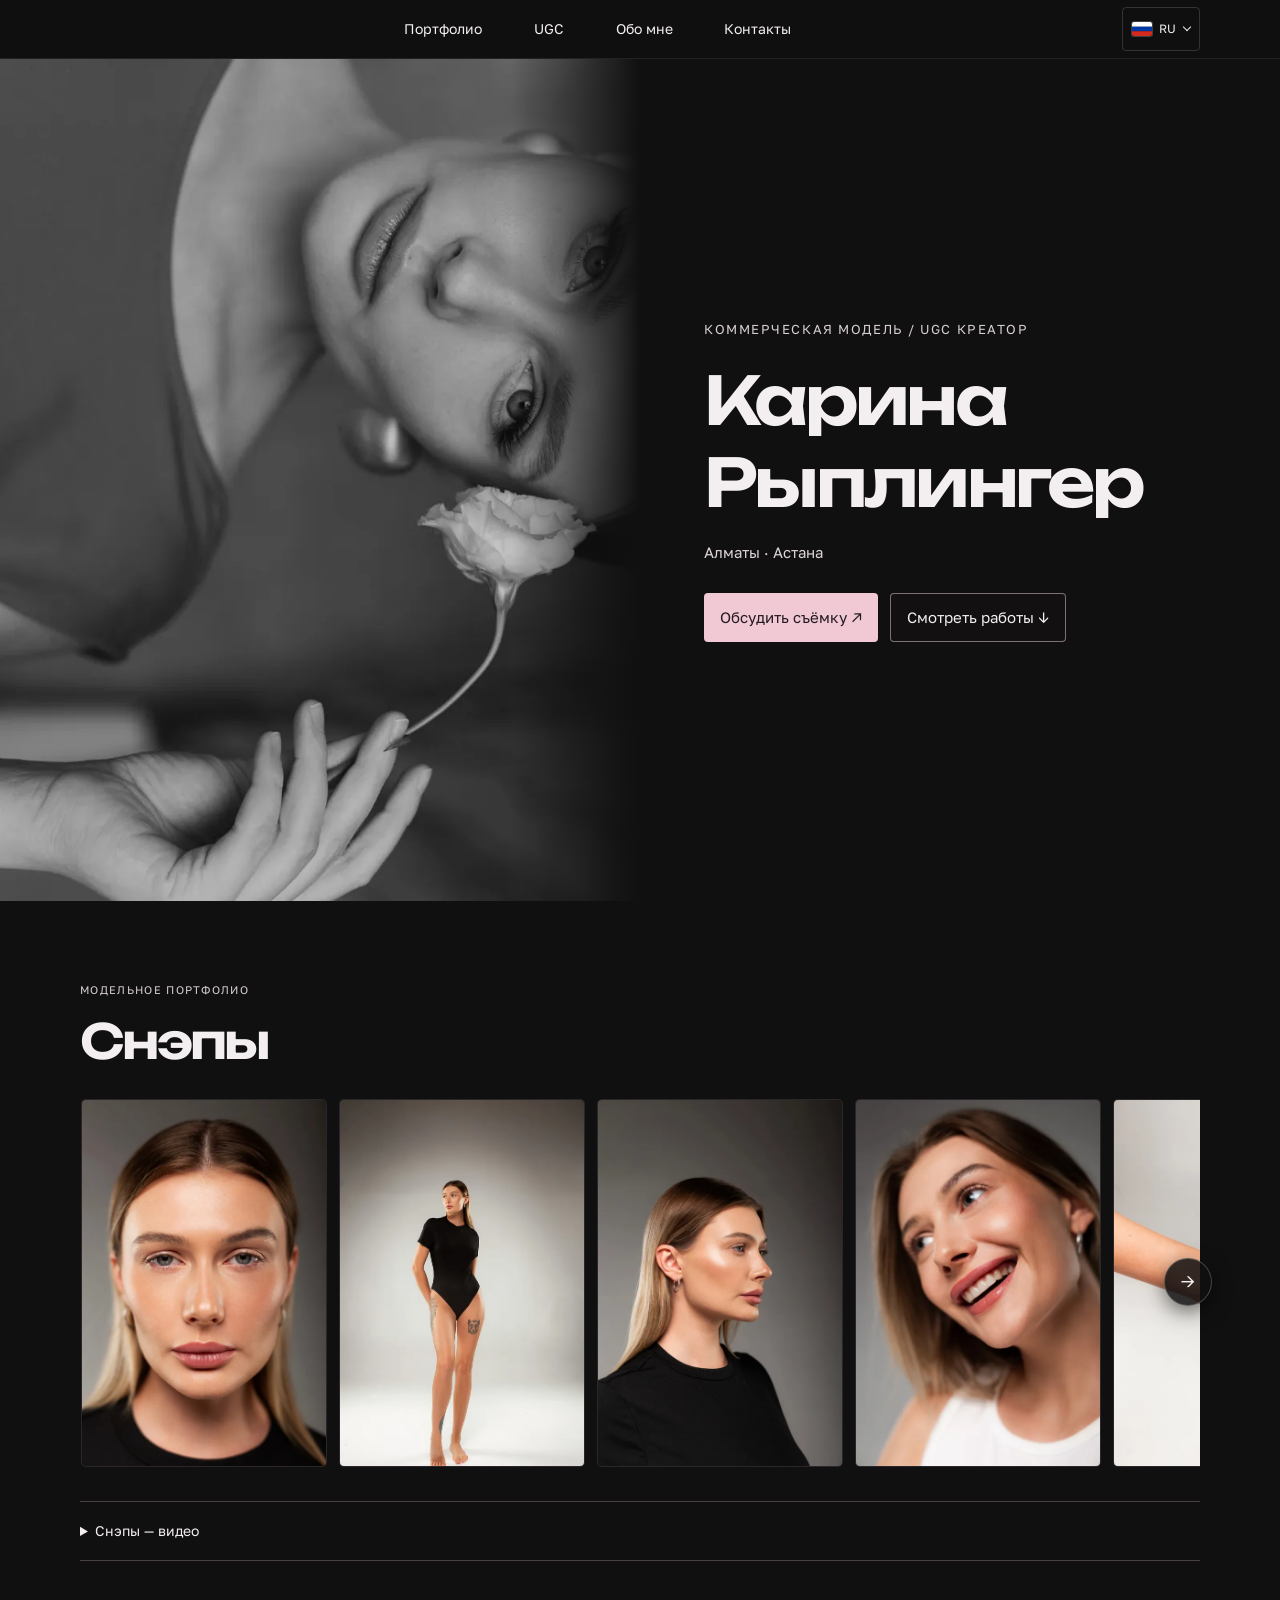
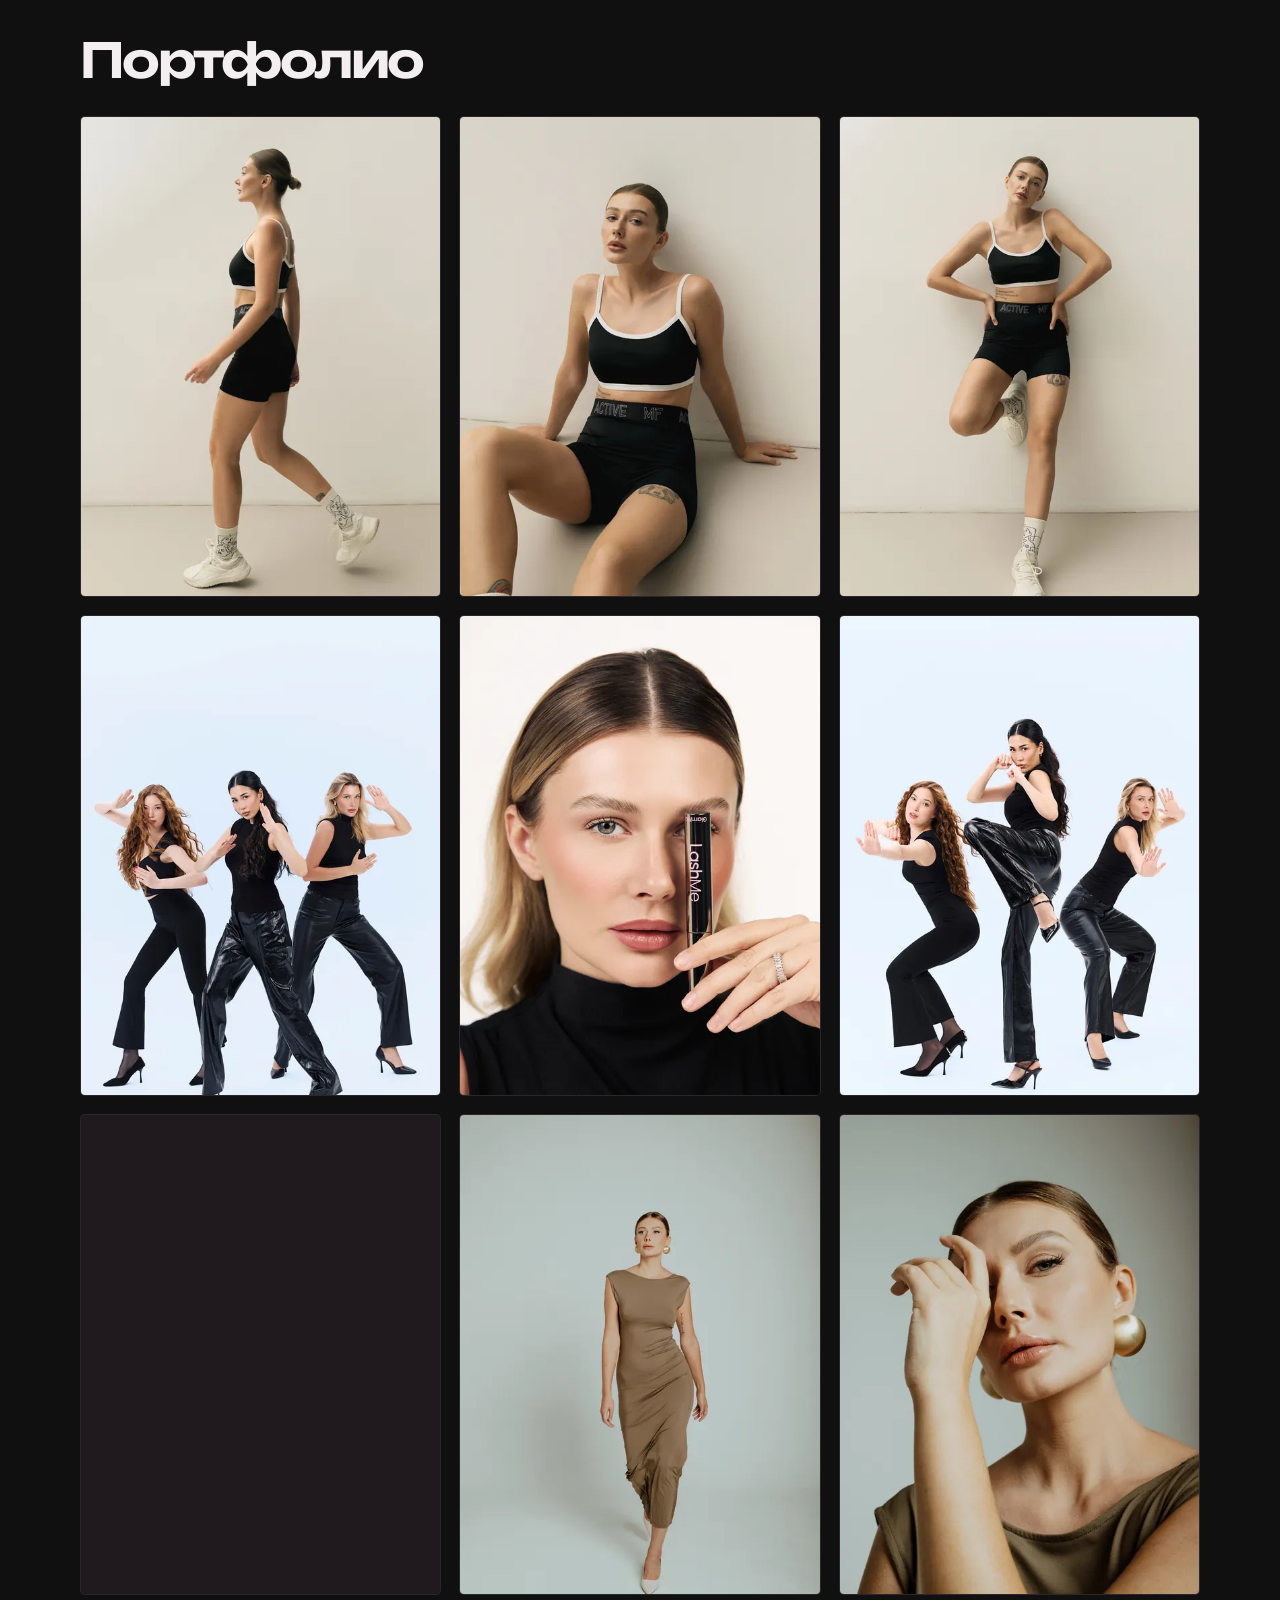
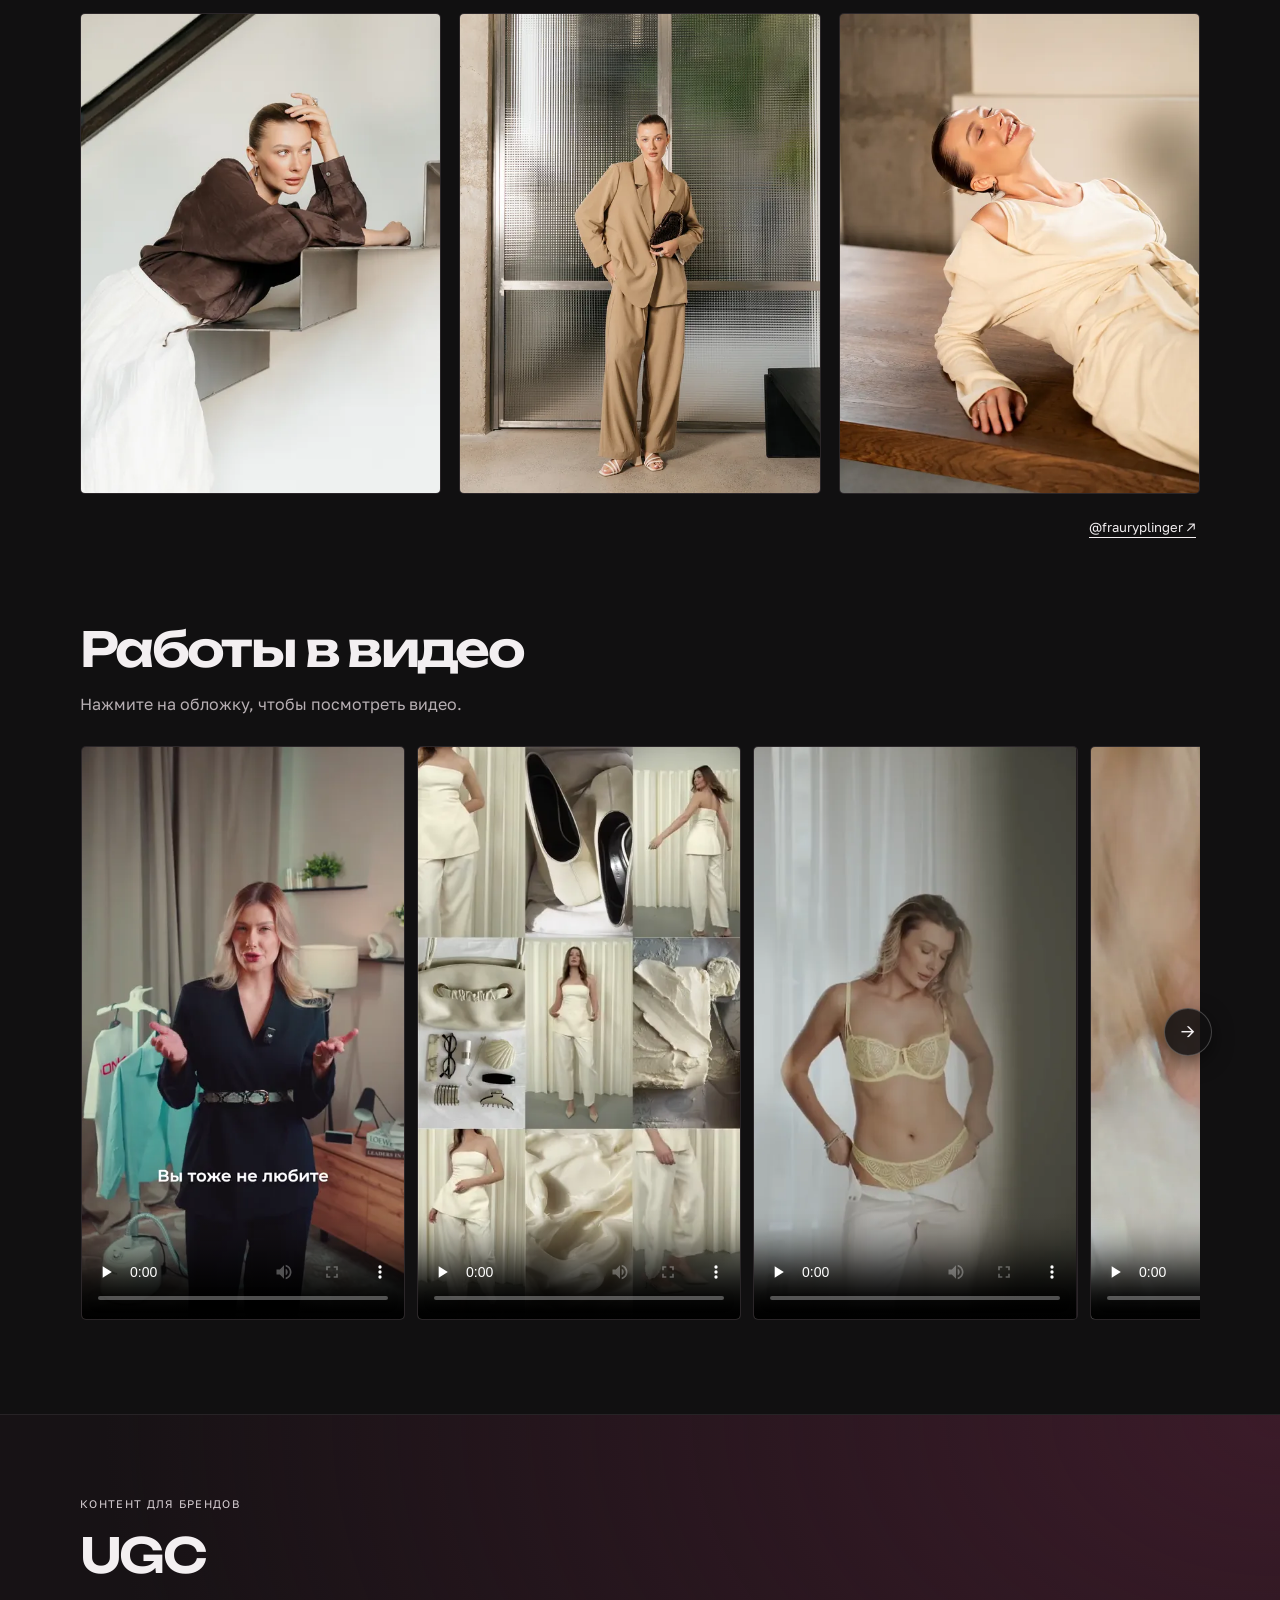
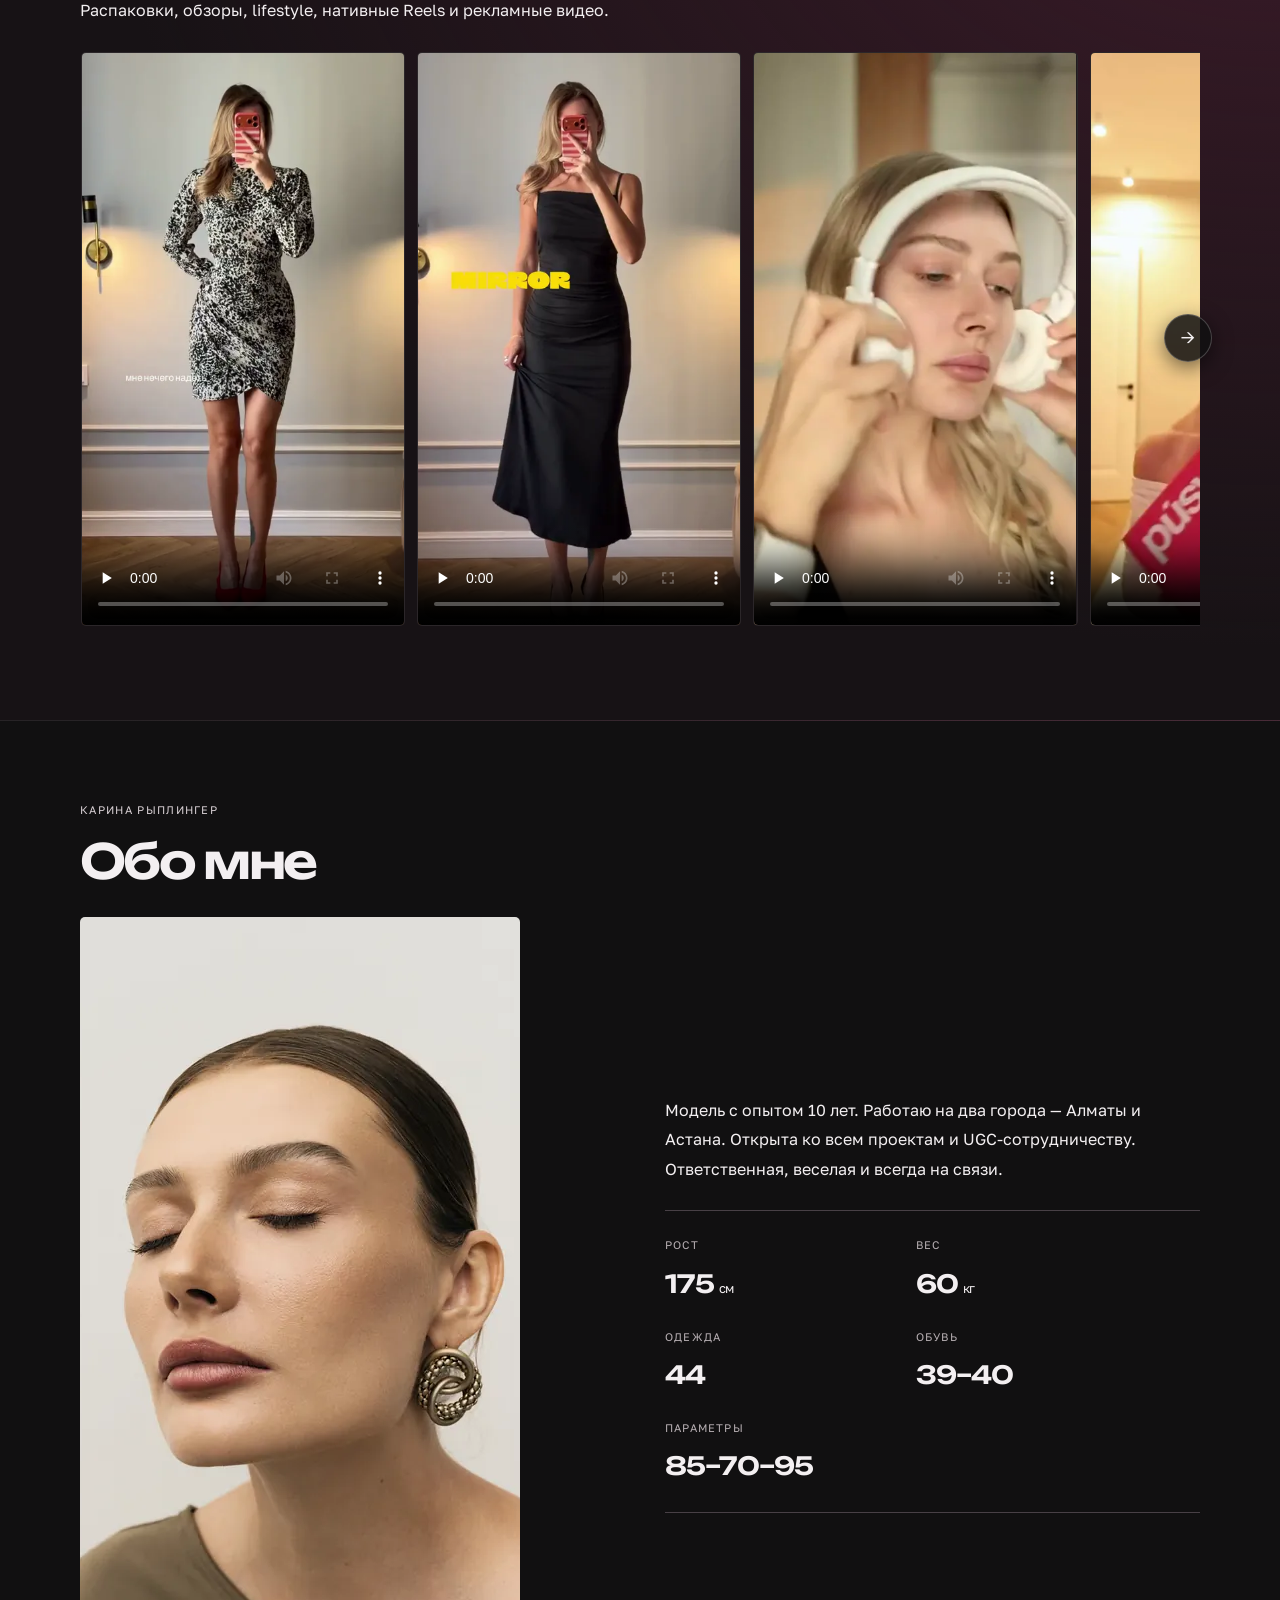
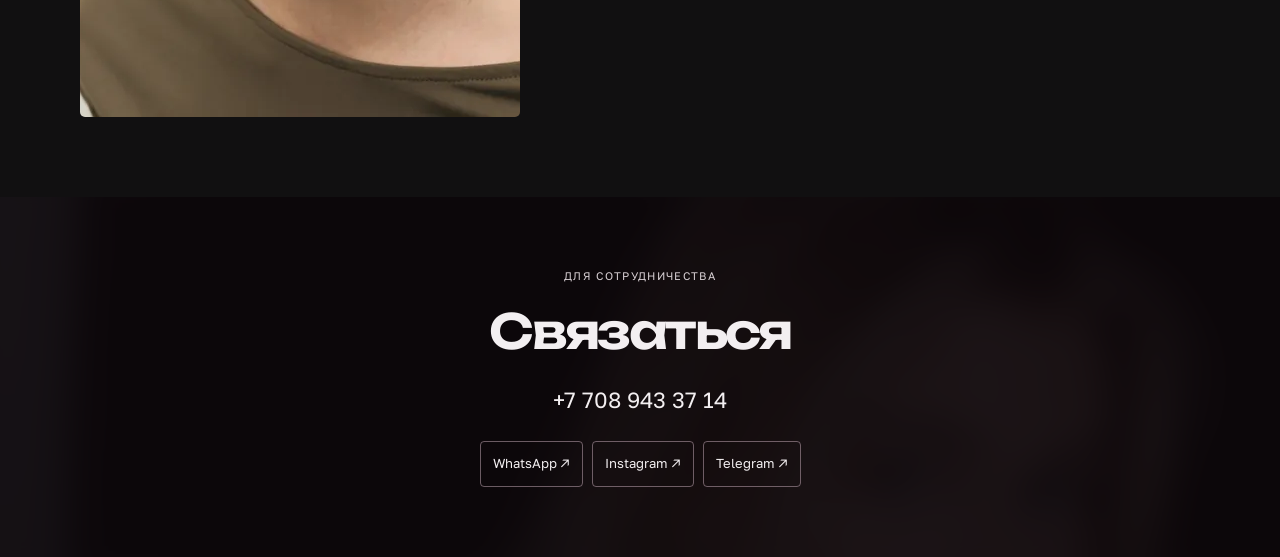
==== commit ae571aad: "Video-Beschreibungen (ru/en/kk) und Geo-Tags ergänzt (unsichtbar) Co-Authored-By: Claude Opus 5.5 <n" ====
--- a/index.html
+++ b/index.html
@@ -13,6 +13,8 @@
 <link rel="alternate" hreflang="kk" href="https://karinamodel.com/kk/">
 <link rel="alternate" hreflang="x-default" href="https://karinamodel.com/">
 <meta name="author" content="Karina Ryplinger">
+<meta name="geo.region" content="KZ">
+<meta name="geo.placename" content="Almaty; Astana; Kazakhstan">
 <meta name="robots" content="index,follow,max-image-preview:large,max-video-preview:-1">
 <meta property="og:type" content="profile">
 <meta property="og:site_name" content="Karina Ryplinger">
@@ -58,7 +60,7 @@
 <section class="section wrap" id="portfolio">
 <div class="section-heading"><p class="eyebrow">Модельное портфолио</p><h2>Снэпы</h2><p class="muted swipe-hint">Листайте фотографии вбок →</p></div>
 <div class="strip snaps" aria-label="Снэпы Карины" tabindex="0"><figure class="card" data-viewer="true"><img src="img/photo/pdf-03-01-800.webp" srcset="img/photo/pdf-03-01-800.webp 533w, img/photo/pdf-03-01.webp 1046w" sizes="(min-width:1000px) 22vw, (min-width:650px) 31vw, 76vw" data-full="img/photo/pdf-03-01.webp" alt="Портрет Карины анфас в чёрной футболке" width="533" height="800" loading="lazy" decoding="async"></figure><figure class="card" data-viewer="true"><img src="img/photo/pdf-03-02-800.webp" srcset="img/photo/pdf-03-02-800.webp 533w, img/photo/pdf-03-02.webp 1067w" sizes="(min-width:1000px) 22vw, (min-width:650px) 31vw, 76vw" data-full="img/photo/pdf-03-02.webp" alt="Карина в чёрном боди в полный рост" width="533" height="800" loading="lazy" decoding="async"></figure><figure class="card" data-viewer="true"><img src="img/photo/pdf-03-03-800.webp" srcset="img/photo/pdf-03-03-800.webp 572w, img/photo/pdf-03-03.webp 1143w" sizes="(min-width:1000px) 22vw, (min-width:650px) 31vw, 76vw" data-full="img/photo/pdf-03-03.webp" alt="Карина в профиль с распущенными волосами" width="572" height="800" loading="lazy" decoding="async"></figure><figure class="card" data-viewer="true"><img src="img/photo/pdf-04-01-800.webp" srcset="img/photo/pdf-04-01-800.webp 533w, img/photo/pdf-04-01.webp 1067w" sizes="(min-width:1000px) 22vw, (min-width:650px) 31vw, 76vw" data-full="img/photo/pdf-04-01.webp" alt="Улыбающаяся Карина в белом топе" width="533" height="800" loading="lazy" decoding="async"></figure><figure class="card" data-viewer="true"><img src="img/photo/pdf-04-02-800.webp" srcset="img/photo/pdf-04-02-800.webp 533w, img/photo/pdf-04-02.webp 1067w" sizes="(min-width:1000px) 22vw, (min-width:650px) 31vw, 76vw" data-full="img/photo/pdf-04-02.webp" alt="Рука Карины на светлом фоне" width="533" height="800" loading="lazy" decoding="async"></figure><figure class="card" data-viewer="true"><img src="img/photo/pdf-04-03-800.webp" srcset="img/photo/pdf-04-03-800.webp 533w, img/photo/pdf-04-03.webp 1067w" sizes="(min-width:1000px) 22vw, (min-width:650px) 31vw, 76vw" data-full="img/photo/pdf-04-03.webp" alt="Карина в чёрном боди, вид спереди" width="533" height="800" loading="lazy" decoding="async"></figure><figure class="card" data-viewer="true"><img src="img/photo/pdf-05-01-800.webp" srcset="img/photo/pdf-05-01-800.webp 534w, img/photo/pdf-05-01.webp 866w" sizes="(min-width:1000px) 22vw, (min-width:650px) 31vw, 76vw" data-full="img/photo/pdf-05-01.webp" alt="Ноги Карины на светлом фоне" width="534" height="800" loading="lazy" decoding="async"></figure><figure class="card" data-viewer="true"><img src="img/photo/pdf-05-02-800.webp" srcset="img/photo/pdf-05-02-800.webp 533w, img/photo/pdf-05-02.webp 1067w" sizes="(min-width:1000px) 22vw, (min-width:650px) 31vw, 76vw" data-full="img/photo/pdf-05-02.webp" alt="Портрет Карины анфас в белой футболке" width="533" height="800" loading="lazy" decoding="async"></figure><figure class="card" data-viewer="true"><img src="img/photo/pdf-05-03-800.webp" srcset="img/photo/pdf-05-03-800.webp 533w, img/photo/pdf-05-03.webp 1044w" sizes="(min-width:1000px) 22vw, (min-width:650px) 31vw, 76vw" data-full="img/photo/pdf-05-03.webp" alt="Карина в чёрном боди вполоборота" width="533" height="800" loading="lazy" decoding="async"></figure></div>
-<details class="snap-video"><summary>Снэпы — видео</summary><div class="single-video"><figure class="card video-card has-video"><video src="video/snaps-video-01.mp4" poster="img/video/snaps-video-01.webp" controls playsinline preload="none" width="720" height="1290" aria-label="Снэпы — видео"></video></figure></div></details>
+<details class="snap-video"><summary>Снэпы — видео</summary><div class="single-video"><figure class="card video-card has-video"><video src="video/snaps-video-01.mp4" poster="img/video/snaps-video-01.webp" controls playsinline preload="none" width="720" height="1290" aria-label="Снэпы Карины Рыплингер: чёрный топ, серый фон"></video></figure></div></details>
 
 <div class="section-heading subsection"><h2>Портфолио</h2></div>
 <div class="photo-grid"><figure class="card" data-viewer="true"><img src="img/photo/pdf-06-01-800.webp" srcset="img/photo/pdf-06-01-800.webp 534w, img/photo/pdf-06-01.webp 1067w" sizes="(min-width:1120px) 370px, 33vw" data-full="img/photo/pdf-06-01.webp" alt="Карина в спортивном комплекте в движении" width="534" height="800" loading="lazy" decoding="async"></figure><figure class="card" data-viewer="true"><img src="img/photo/pdf-06-02-800.webp" srcset="img/photo/pdf-06-02-800.webp 533w, img/photo/pdf-06-02.webp 1067w" sizes="(min-width:1120px) 370px, 33vw" data-full="img/photo/pdf-06-02.webp" alt="Карина в спортивном комплекте сидит у стены" width="533" height="800" loading="lazy" decoding="async"></figure><figure class="card" data-viewer="true"><img src="img/photo/pdf-06-03-800.webp" srcset="img/photo/pdf-06-03-800.webp 533w, img/photo/pdf-06-03.webp 1067w" sizes="(min-width:1120px) 370px, 33vw" data-full="img/photo/pdf-06-03.webp" alt="Карина в спортивном комплекте и белых кроссовках" width="533" height="800" loading="lazy" decoding="async"></figure><figure class="card" data-viewer="true"><img src="img/photo/pdf-20-01-800.webp" srcset="img/photo/pdf-20-01-800.webp 533w, img/photo/pdf-20-01.webp 1067w" sizes="(min-width:1120px) 370px, 33vw" data-full="img/photo/pdf-20-01.webp" alt="Карина с двумя моделями в чёрных образах" width="533" height="800" loading="lazy" decoding="async"></figure><figure class="card" data-viewer="true"><img src="img/photo/pdf-20-02-800.webp" srcset="img/photo/pdf-20-02-800.webp 533w, img/photo/pdf-20-02.webp 1067w" sizes="(min-width:1120px) 370px, 33vw" data-full="img/photo/pdf-20-02.webp" alt="Портрет Карины с косметическим продуктом" width="533" height="800" loading="lazy" decoding="async"></figure><figure class="card" data-viewer="true"><img src="img/photo/pdf-20-03-800.webp" srcset="img/photo/pdf-20-03-800.webp 533w, img/photo/pdf-20-03.webp 1067w" sizes="(min-width:1120px) 370px, 33vw" data-full="img/photo/pdf-20-03.webp" alt="Карина с двумя моделями в динамичной позе" width="533" height="800" loading="lazy" decoding="async"></figure><figure class="card" data-viewer="true"><img src="img/photo/pdf-07-01-800.webp" srcset="img/photo/pdf-07-01-800.webp 533w, img/photo/pdf-07-01.webp 799w" sizes="(min-width:1120px) 370px, 33vw" data-full="img/photo/pdf-07-01.webp" alt="Чёрно-белый портрет Карины с цветком" width="533" height="800" loading="lazy" decoding="async"></figure><figure class="card" data-viewer="true"><img src="img/photo/pdf-07-02-800.webp" srcset="img/photo/pdf-07-02-800.webp 534w, img/photo/pdf-07-02.webp 1068w" sizes="(min-width:1120px) 370px, 33vw" data-full="img/photo/pdf-07-02.webp" alt="Карина в платье цвета хаки в полный рост" width="534" height="800" loading="lazy" decoding="async"></figure><figure class="card" data-viewer="true"><img src="img/photo/pdf-07-03-800.webp" srcset="img/photo/pdf-07-03-800.webp 534w, img/photo/pdf-07-03.webp 1068w" sizes="(min-width:1120px) 370px, 33vw" data-full="img/photo/pdf-07-03.webp" alt="Портрет Карины с крупными золотыми серьгами" width="534" height="800" loading="lazy" decoding="async"></figure><figure class="card" data-viewer="true"><img src="img/photo/pdf-08-02-800.webp" srcset="img/photo/pdf-08-02-800.webp 533w, img/photo/pdf-08-02.webp 932w" sizes="(min-width:1120px) 370px, 33vw" data-full="img/photo/pdf-08-02.webp" alt="Карина в коричневой рубашке и белой юбке на лестнице" width="533" height="800" loading="lazy" decoding="async"></figure><figure class="card" data-viewer="true"><img src="img/photo/pdf-08-03-800.webp" srcset="img/photo/pdf-08-03-800.webp 618w, img/photo/pdf-08-03.webp 924w" sizes="(min-width:1120px) 370px, 33vw" data-full="img/photo/pdf-08-03.webp" alt="Карина в бежевом брючном костюме" width="618" height="800" loading="lazy" decoding="async"></figure><figure class="card" data-viewer="true"><img src="img/photo/pdf-08-04-800.webp" srcset="img/photo/pdf-08-04-800.webp 618w, img/photo/pdf-08-04.webp 929w" sizes="(min-width:1120px) 370px, 33vw" data-full="img/photo/pdf-08-04.webp" alt="Карина в светлом костюме лежит на столе" width="618" height="800" loading="lazy" decoding="async"></figure></div>
@@ -66,13 +68,13 @@
 
 <!-- VIDEO -->
 <div class="section-heading subsection"><h2>Работы в видео</h2><p class="muted">Нажмите на обложку, чтобы посмотреть видео.</p></div>
-<div class="strip video-strip" aria-label="Видео портфолио" tabindex="0"><figure class="card video-card has-video"><video src="video/portfolio-video-01.mp4" poster="img/video/portfolio-video-01.webp" controls playsinline preload="none" width="720" height="1290" aria-label="Видео портфолио 1"></video></figure><figure class="card video-card has-video"><video src="video/portfolio-video-02.mp4" poster="img/video/portfolio-video-02.webp" controls playsinline preload="none" width="720" height="1290" aria-label="Видео портфолио 2"></video></figure><figure class="card video-card has-video"><video src="video/portfolio-video-04.mp4" poster="img/video/portfolio-video-04.webp" controls playsinline preload="none" width="720" height="1290" aria-label="Видео портфолио 3"></video></figure><figure class="card video-card has-video"><video src="video/portfolio-video-05.mp4" poster="img/video/portfolio-video-05.webp" controls playsinline preload="none" width="720" height="1290" aria-label="Видео портфолио 4"></video></figure><figure class="card video-card has-video"><video src="video/portfolio-video-06.mp4" poster="img/video/portfolio-video-06.webp" controls playsinline preload="none" width="720" height="1290" aria-label="Видео портфолио 5"></video></figure><figure class="card video-card has-video"><video src="video/portfolio-video-07.mp4" poster="img/video/portfolio-video-07.webp" controls playsinline preload="none" width="720" height="1290" aria-label="Видео портфолио 6"></video></figure><figure class="card video-card has-video"><video src="video/portfolio-video-08.mp4" poster="img/video/portfolio-video-08.webp" controls playsinline preload="none" width="720" height="1290" aria-label="Видео портфолио 7"></video></figure><figure class="card video-card has-video"><video src="video/portfolio-video-09.mp4" poster="img/video/portfolio-video-09.webp" controls playsinline preload="none" width="720" height="1290" aria-label="Видео портфолио 8"></video></figure><figure class="card video-card has-video"><video src="video/portfolio-video-10.mp4" poster="img/video/portfolio-video-10.webp" controls playsinline preload="none" width="720" height="1290" aria-label="Видео портфолио 9"></video></figure><figure class="card video-card has-video"><video src="video/portfolio-video-11.mp4" poster="img/video/portfolio-video-11.webp" controls playsinline preload="none" width="720" height="1290" aria-label="Видео портфолио 10"></video></figure><figure class="card video-card has-video"><video src="video/portfolio-video-13.mp4" poster="img/video/portfolio-video-13.webp" controls playsinline preload="none" width="720" height="1290" aria-label="Видео портфолио 11"></video></figure><figure class="card video-card has-video"><video src="video/portfolio-video-15.mp4" poster="img/video/portfolio-video-15.webp" controls playsinline preload="none" width="720" height="1290" aria-label="Видео портфолио 12"></video></figure><figure class="card video-card has-video"><video src="video/portfolio-video-16.mp4" poster="img/video/portfolio-video-16.webp" controls playsinline preload="none" width="720" height="1290" aria-label="Видео портфолио 13"></video></figure><figure class="card video-card has-video"><video src="video/portfolio-video-17.mp4" poster="img/video/portfolio-video-17.webp" controls playsinline preload="none" width="720" height="1290" aria-label="Видео портфолио 14"></video></figure><figure class="card video-card has-video"><video src="video/portfolio-video-18.mp4" poster="img/video/portfolio-video-18.webp" controls playsinline preload="none" width="720" height="1290" aria-label="Видео портфолио 15"></video></figure><figure class="card video-card has-video"><video src="video/portfolio-video-19.mp4" poster="img/video/portfolio-video-19.webp" controls playsinline preload="none" width="720" height="1290" aria-label="Видео портфолио 16"></video></figure><figure class="card video-card has-video"><video src="video/portfolio-video-21.mp4" poster="img/video/portfolio-video-21.webp" controls playsinline preload="none" width="720" height="1290" aria-label="Видео портфолио 17"></video></figure><figure class="card video-card has-video"><video src="video/portfolio-video-22.mp4" poster="img/video/portfolio-video-22.webp" controls playsinline preload="none" width="720" height="1290" aria-label="Видео портфолио 18"></video></figure><figure class="card video-card has-video"><video src="video/portfolio-video-03.mp4" poster="img/video/portfolio-video-03.webp" controls playsinline preload="none" width="720" height="1290" aria-label="Видео портфолио 19"></video></figure></div>
+<div class="strip video-strip" aria-label="Видео портфолио" tabindex="0"><figure class="card video-card has-video"><video src="video/portfolio-video-01.mp4" poster="img/video/portfolio-video-01.webp" controls playsinline preload="none" width="720" height="1290" aria-label="Рекламное видео: ручной отпариватель KONKA"></video></figure><figure class="card video-card has-video"><video src="video/portfolio-video-02.mp4" poster="img/video/portfolio-video-02.webp" controls playsinline preload="none" width="720" height="1290" aria-label="Fashion-коллаж: образы в пастельных тонах"></video></figure><figure class="card video-card has-video"><video src="video/portfolio-video-04.mp4" poster="img/video/portfolio-video-04.webp" controls playsinline preload="none" width="720" height="1290" aria-label="Fashion-видео: жёлтый кружевной комплект белья"></video></figure><figure class="card video-card has-video"><video src="video/portfolio-video-05.mp4" poster="img/video/portfolio-video-05.webp" controls playsinline preload="none" width="720" height="1290" aria-label="Fashion-видео: платье с пайетками и топ-бандо"></video></figure><figure class="card video-card has-video"><video src="video/portfolio-video-06.mp4" poster="img/video/portfolio-video-06.webp" controls playsinline preload="none" width="720" height="1290" aria-label="Fashion-видео: светлый образ с запахом и кимоно с принтом"></video></figure><figure class="card video-card has-video"><video src="video/portfolio-video-07.mp4" poster="img/video/portfolio-video-07.webp" controls playsinline preload="none" width="720" height="1290" aria-label="Видео-сцена в ресторане: чёрный топ, золотые браслеты"></video></figure><figure class="card video-card has-video"><video src="video/portfolio-video-08.mp4" poster="img/video/portfolio-video-08.webp" controls playsinline preload="none" width="720" height="1290" aria-label="Fashion-видео: белая рубашка и денимовые образы"></video></figure><figure class="card video-card has-video"><video src="video/portfolio-video-09.mp4" poster="img/video/portfolio-video-09.webp" controls playsinline preload="none" width="720" height="1290" aria-label="Fashion-видео: элегантное чёрное платье с белым воротником"></video></figure><figure class="card video-card has-video"><video src="video/portfolio-video-10.mp4" poster="img/video/portfolio-video-10.webp" controls playsinline preload="none" width="720" height="1290" aria-label="Fashion-видео: фиолетовое атласное вечернее платье"></video></figure><figure class="card video-card has-video"><video src="video/portfolio-video-11.mp4" poster="img/video/portfolio-video-11.webp" controls playsinline preload="none" width="720" height="1290" aria-label="Праздничное видео: бордовое платье, бокал игристого"></video></figure><figure class="card video-card has-video"><video src="video/portfolio-video-13.mp4" poster="img/video/portfolio-video-13.webp" controls playsinline preload="none" width="720" height="1290" aria-label="Летний образ: белый лён, соломенная панама, у бассейна"></video></figure><figure class="card video-card has-video"><video src="video/portfolio-video-15.mp4" poster="img/video/portfolio-video-15.webp" controls playsinline preload="none" width="720" height="1290" aria-label="Рекламное видео BLISS: фен в подарочной упаковке, красное платье"></video></figure><figure class="card video-card has-video"><video src="video/portfolio-video-16.mp4" poster="img/video/portfolio-video-16.webp" controls playsinline preload="none" width="720" height="1290" aria-label="Fashion-видео: чёрное кружево и длинная юбка"></video></figure><figure class="card video-card has-video"><video src="video/portfolio-video-17.mp4" poster="img/video/portfolio-video-17.webp" controls playsinline preload="none" width="720" height="1290" aria-label="Рекламное видео: стайлер для волос, розовая драпировка и люстра"></video></figure><figure class="card video-card has-video"><video src="video/portfolio-video-18.mp4" poster="img/video/portfolio-video-18.webp" controls playsinline preload="none" width="720" height="1290" aria-label="Fashion-видео: подборка жакетов и пиджаков"></video></figure><figure class="card video-card has-video"><video src="video/portfolio-video-19.mp4" poster="img/video/portfolio-video-19.webp" controls playsinline preload="none" width="720" height="1290" aria-label="Рекламное видео: дизайнерская кухня"></video></figure><figure class="card video-card has-video"><video src="video/portfolio-video-21.mp4" poster="img/video/portfolio-video-21.webp" controls playsinline preload="none" width="720" height="1290" aria-label="Праздничное видео: две модели в чёрном кружеве, новогодний интерьер"></video></figure><figure class="card video-card has-video"><video src="video/portfolio-video-22.mp4" poster="img/video/portfolio-video-22.webp" controls playsinline preload="none" width="720" height="1290" aria-label="Видео украшений: чёрная блуза, браслеты и серьги с синим камнем"></video></figure><figure class="card video-card has-video"><video src="video/portfolio-video-03.mp4" poster="img/video/portfolio-video-03.webp" controls playsinline preload="none" width="720" height="1290" aria-label="Fashion-видео ZARDOZI: чёрные образы с пайетками на красной дорожке"></video></figure></div>
 </section>
 
 <!-- UGC -->
 <section class="section section-tint" id="ugc"><div class="wrap">
 <div class="section-heading"><p class="eyebrow">Контент для брендов</p><h2>UGC</h2><p>Распаковки, обзоры, lifestyle, нативные Reels и рекламные видео.</p></div>
-<div class="strip video-strip" aria-label="UGC-видео" tabindex="0"><figure class="card video-card has-video"><video src="video/ugc-01.mp4" poster="img/video/ugc-01.webp" controls playsinline preload="none" width="720" height="1290" aria-label="UGC-видео 1"></video></figure><figure class="card video-card has-video"><video src="video/ugc-02.mp4" poster="img/video/ugc-02.webp" controls playsinline preload="none" width="720" height="1290" aria-label="UGC-видео 2"></video></figure><figure class="card video-card has-video"><video src="video/ugc-03.mp4" poster="img/video/ugc-03.webp" controls playsinline preload="none" width="720" height="1290" aria-label="UGC-видео 3"></video></figure><figure class="card video-card has-video"><video src="video/ugc-04.mp4" poster="img/video/ugc-04.webp" controls playsinline preload="none" width="720" height="1290" aria-label="UGC-видео 4"></video></figure><figure class="card video-card has-video"><video src="video/ugc-05.mp4" poster="img/video/ugc-05.webp" controls playsinline preload="none" width="720" height="1290" aria-label="UGC-видео 5"></video></figure><figure class="card video-card has-video"><video src="video/ugc-06.mp4" poster="img/video/ugc-06.webp" controls playsinline preload="none" width="720" height="1290" aria-label="UGC-видео 6"></video></figure><figure class="card video-card has-video"><video src="video/ugc-07.mp4" poster="img/video/ugc-07.webp" controls playsinline preload="none" width="720" height="1290" aria-label="UGC-видео 7"></video></figure><figure class="card video-card has-video"><video src="video/ugc-08.mp4" poster="img/video/ugc-08.webp" controls playsinline preload="none" width="720" height="1290" aria-label="UGC-видео 8"></video></figure><figure class="card video-card has-video"><video src="video/ugc-09.mp4" poster="img/video/ugc-09.webp" controls playsinline preload="none" width="720" height="1290" aria-label="UGC-видео 9"></video></figure><figure class="card video-card has-video"><video src="video/ugc-10.mp4" poster="img/video/ugc-10.webp" controls playsinline preload="none" width="720" height="1290" aria-label="UGC-видео 10"></video></figure><figure class="card video-card has-video"><video src="video/ugc-11.mp4" poster="img/video/ugc-11.webp" controls playsinline preload="none" width="720" height="1290" aria-label="UGC-видео 11"></video></figure><figure class="card video-card has-video"><video src="video/ugc-12.mp4" poster="img/video/ugc-12.webp" controls playsinline preload="none" width="720" height="1290" aria-label="UGC-видео 12"></video></figure><figure class="card video-card has-video"><video src="video/ugc-13.mp4" poster="img/video/ugc-13.webp" controls playsinline preload="none" width="720" height="1290" aria-label="UGC-видео 13"></video></figure><figure class="card video-card has-video"><video src="video/ugc-14.mp4" poster="img/video/ugc-14.webp" controls playsinline preload="none" width="720" height="1290" aria-label="UGC-видео 14"></video></figure><figure class="card video-card has-video"><video src="video/ugc-15.mp4" poster="img/video/ugc-15.webp" controls playsinline preload="none" width="720" height="1290" aria-label="UGC-видео 15"></video></figure></div>
+<div class="strip video-strip" aria-label="UGC-видео" tabindex="0"><figure class="card video-card has-video"><video src="video/ugc-01.mp4" poster="img/video/ugc-01.webp" controls playsinline preload="none" width="720" height="1290" aria-label="UGC-видео «мне нечего надеть»: примерка платьев у зеркала"></video></figure><figure class="card video-card has-video"><video src="video/ugc-02.mp4" poster="img/video/ugc-02.webp" controls playsinline preload="none" width="720" height="1290" aria-label="UGC-видео «Mirror mirror»: образы с платьями у зеркала"></video></figure><figure class="card video-card has-video"><video src="video/ugc-03.mp4" poster="img/video/ugc-03.webp" controls playsinline preload="none" width="720" height="1290" aria-label="UGC-видео уходовой косметики Skin &amp; Lab: глиняная маска"></video></figure><figure class="card video-card has-video"><video src="video/ugc-04.mp4" poster="img/video/ugc-04.webp" controls playsinline preload="none" width="720" height="1290" aria-label="UGC-распаковка косметики PÚSY"></video></figure><figure class="card video-card has-video"><video src="video/ugc-05.mp4" poster="img/video/ugc-05.webp" controls playsinline preload="none" width="720" height="1290" aria-label="UGC-видео Skin &amp; Lab: линейка с коллагеном"></video></figure><figure class="card video-card has-video"><video src="video/ugc-06.mp4" poster="img/video/ugc-06.webp" controls playsinline preload="none" width="720" height="1290" aria-label="UGC-видео: корм для кошек"></video></figure><figure class="card video-card has-video"><video src="video/ugc-07.mp4" poster="img/video/ugc-07.webp" controls playsinline preload="none" width="720" height="1290" aria-label="UGC-видео: ароматы Lady Zhadore и образы к ним"></video></figure><figure class="card video-card has-video"><video src="video/ugc-08.mp4" poster="img/video/ugc-08.webp" controls playsinline preload="none" width="720" height="1290" aria-label="UGC-видео: прозрачное чёрное платье"></video></figure><figure class="card video-card has-video"><video src="video/ugc-09.mp4" poster="img/video/ugc-09.webp" controls playsinline preload="none" width="720" height="1290" aria-label="UGC-видео уходовой косметики ilso в горах"></video></figure><figure class="card video-card has-video"><video src="video/ugc-10.mp4" poster="img/video/ugc-10.webp" controls playsinline preload="none" width="720" height="1290" aria-label="UGC-видео: уход за кожей, часть 2"></video></figure><figure class="card video-card has-video"><video src="video/ugc-11.mp4" poster="img/video/ugc-11.webp" controls playsinline preload="none" width="720" height="1290" aria-label="UGC-видео: уход за кожей лица"></video></figure><figure class="card video-card has-video"><video src="video/ugc-12.mp4" poster="img/video/ugc-12.webp" controls playsinline preload="none" width="720" height="1290" aria-label="UGC-видео: гидрофильное масло ilso, демакияж"></video></figure><figure class="card video-card has-video"><video src="video/ugc-13.mp4" poster="img/video/ugc-13.webp" controls playsinline preload="none" width="720" height="1290" aria-label="UGC-видео: маска Garnier с витамином C"></video></figure><figure class="card video-card has-video"><video src="video/ugc-14.mp4" poster="img/video/ugc-14.webp" controls playsinline preload="none" width="720" height="1290" aria-label="UGC-видео FIT CLO: спортивный образ в розовом"></video></figure><figure class="card video-card has-video"><video src="video/ugc-15.mp4" poster="img/video/ugc-15.webp" controls playsinline preload="none" width="720" height="1290" aria-label="UGC-видео «Cherry outfit»: образы с красным топом"></video></figure></div>
 </div></section>
 
 <!-- ABOUT / ОБО МНЕ -->
